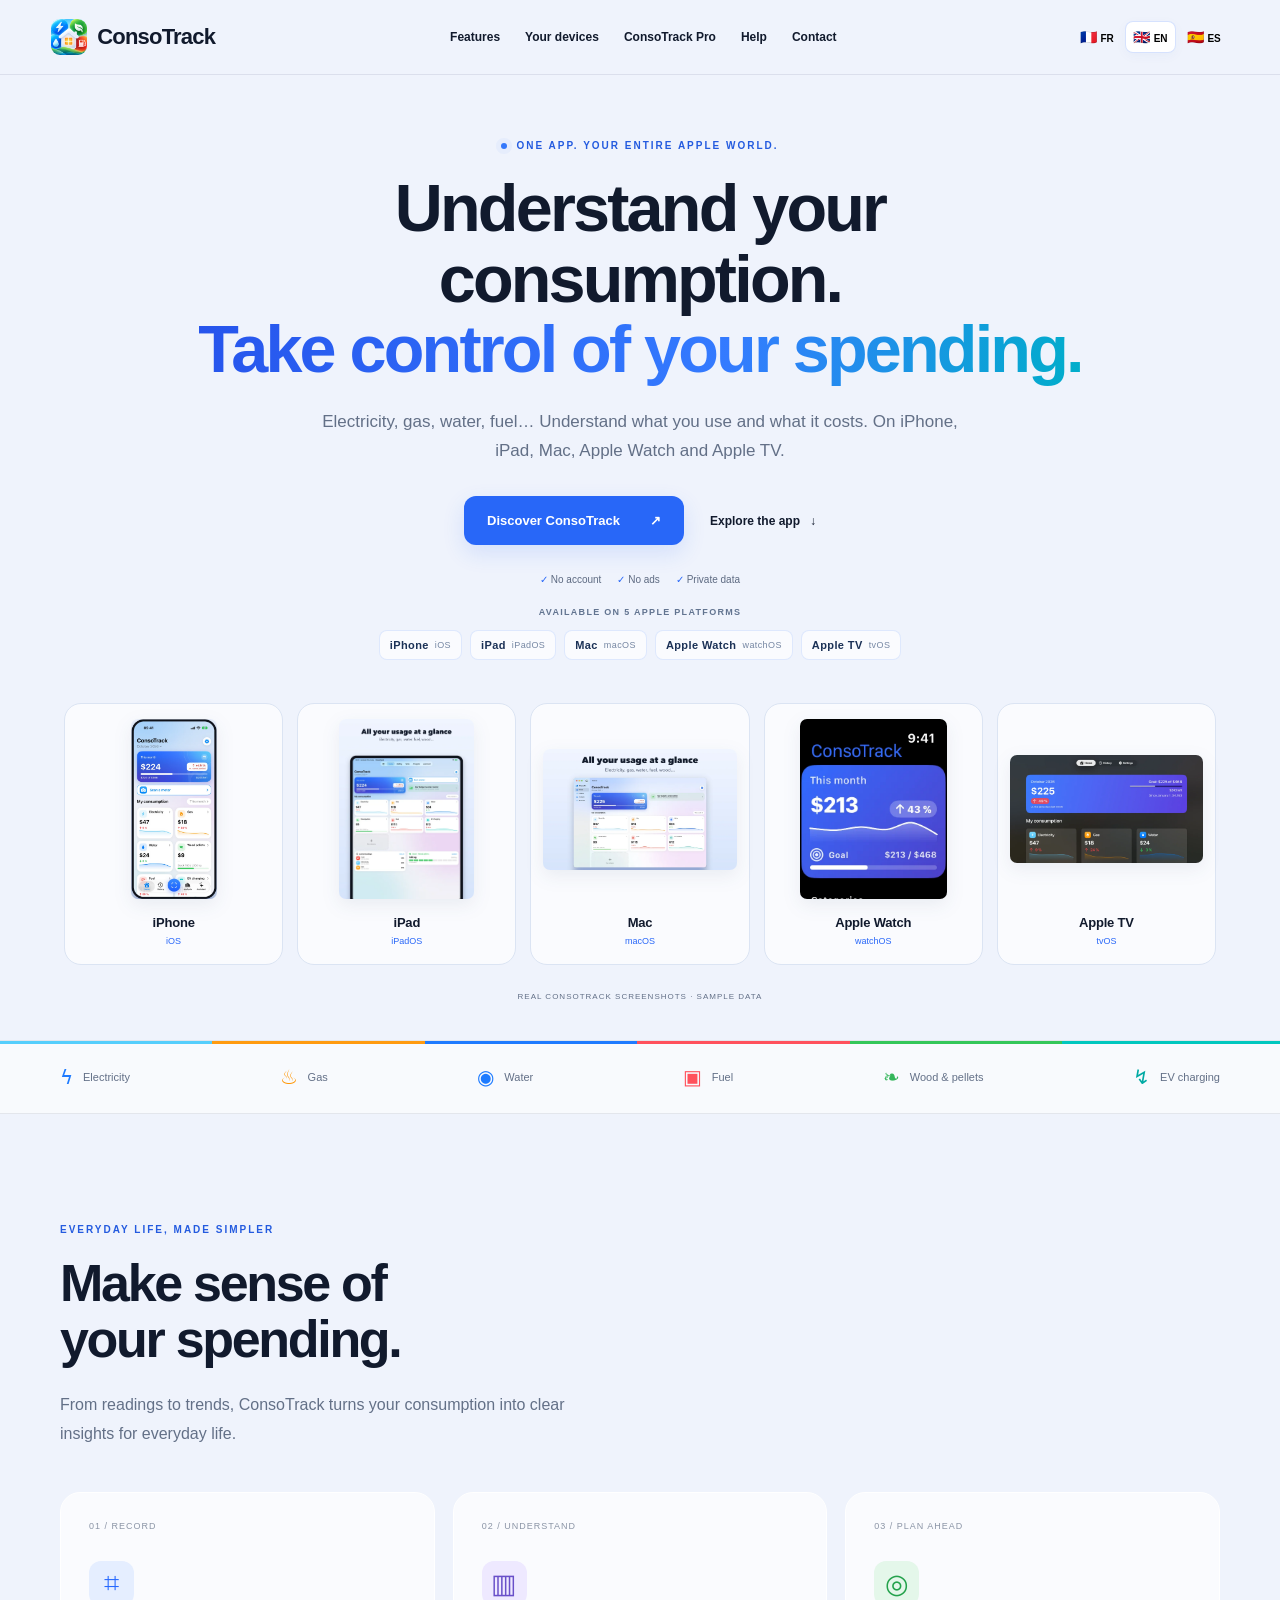
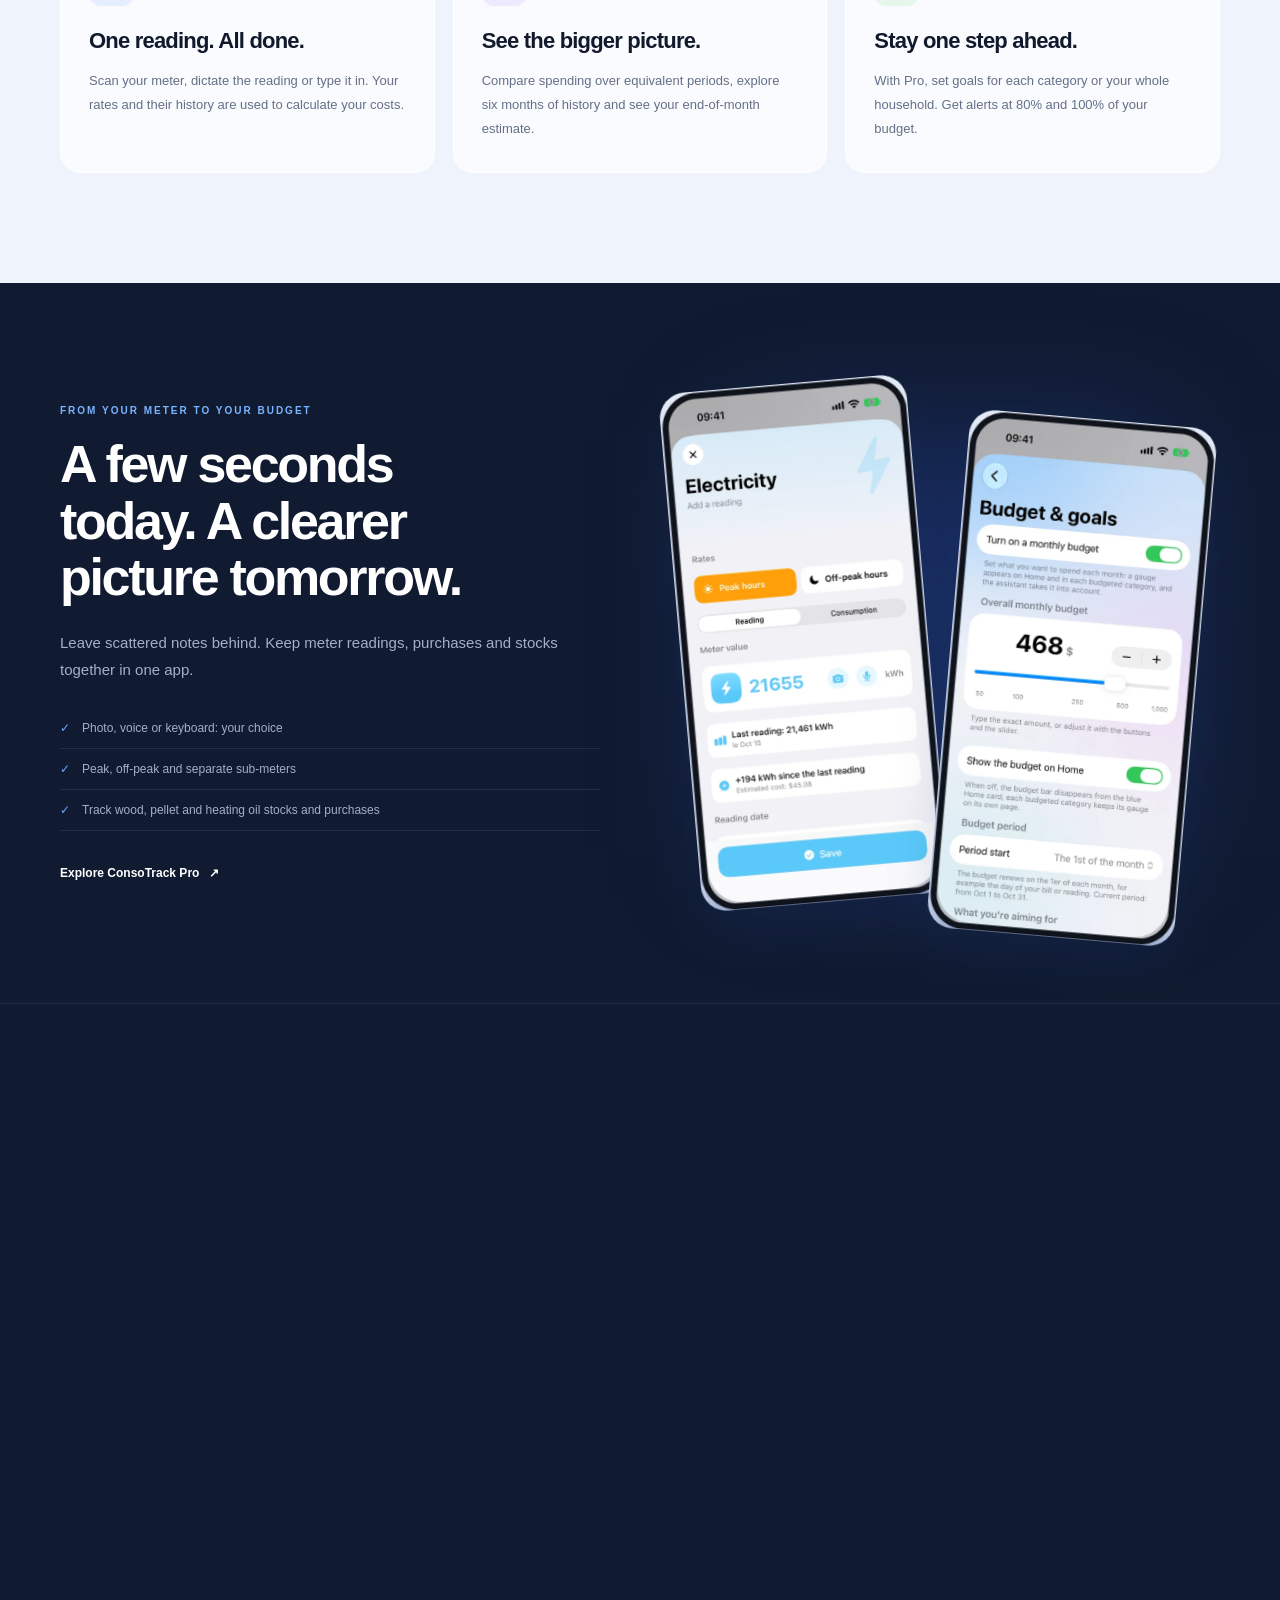
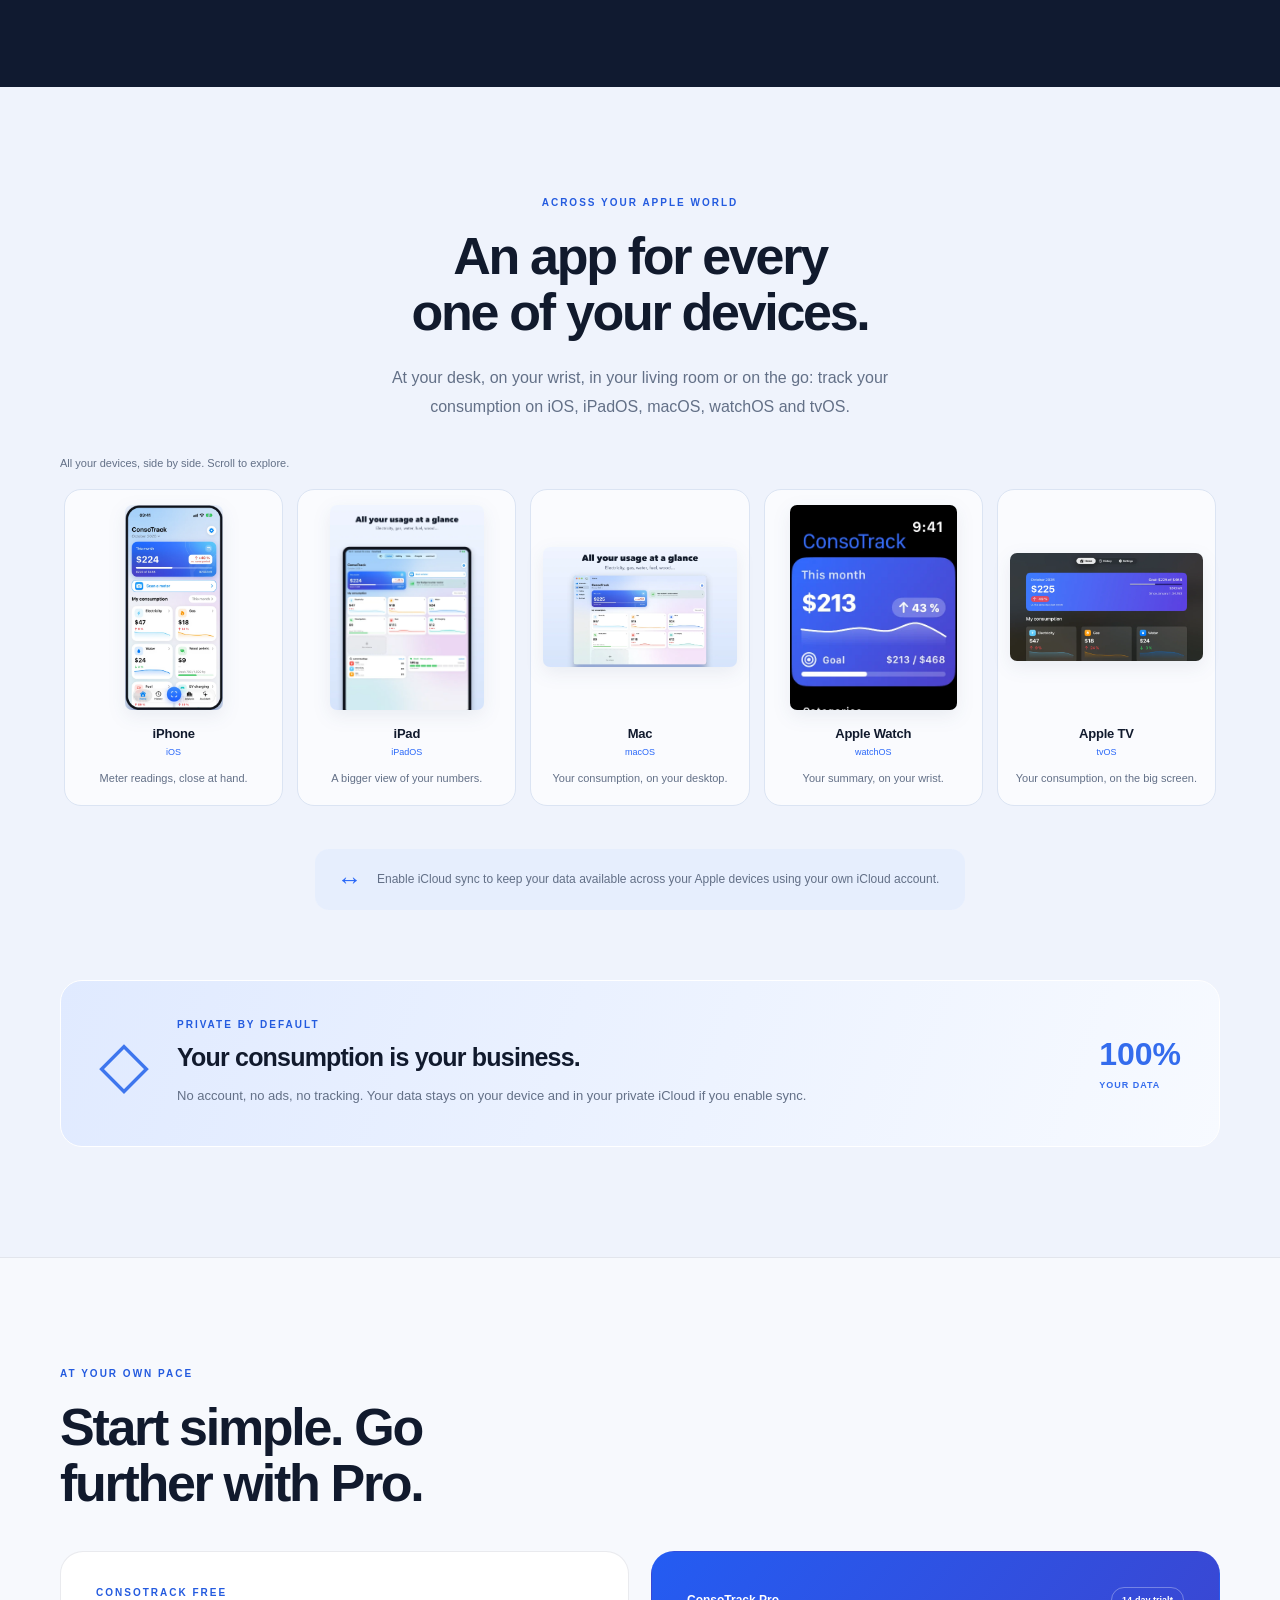
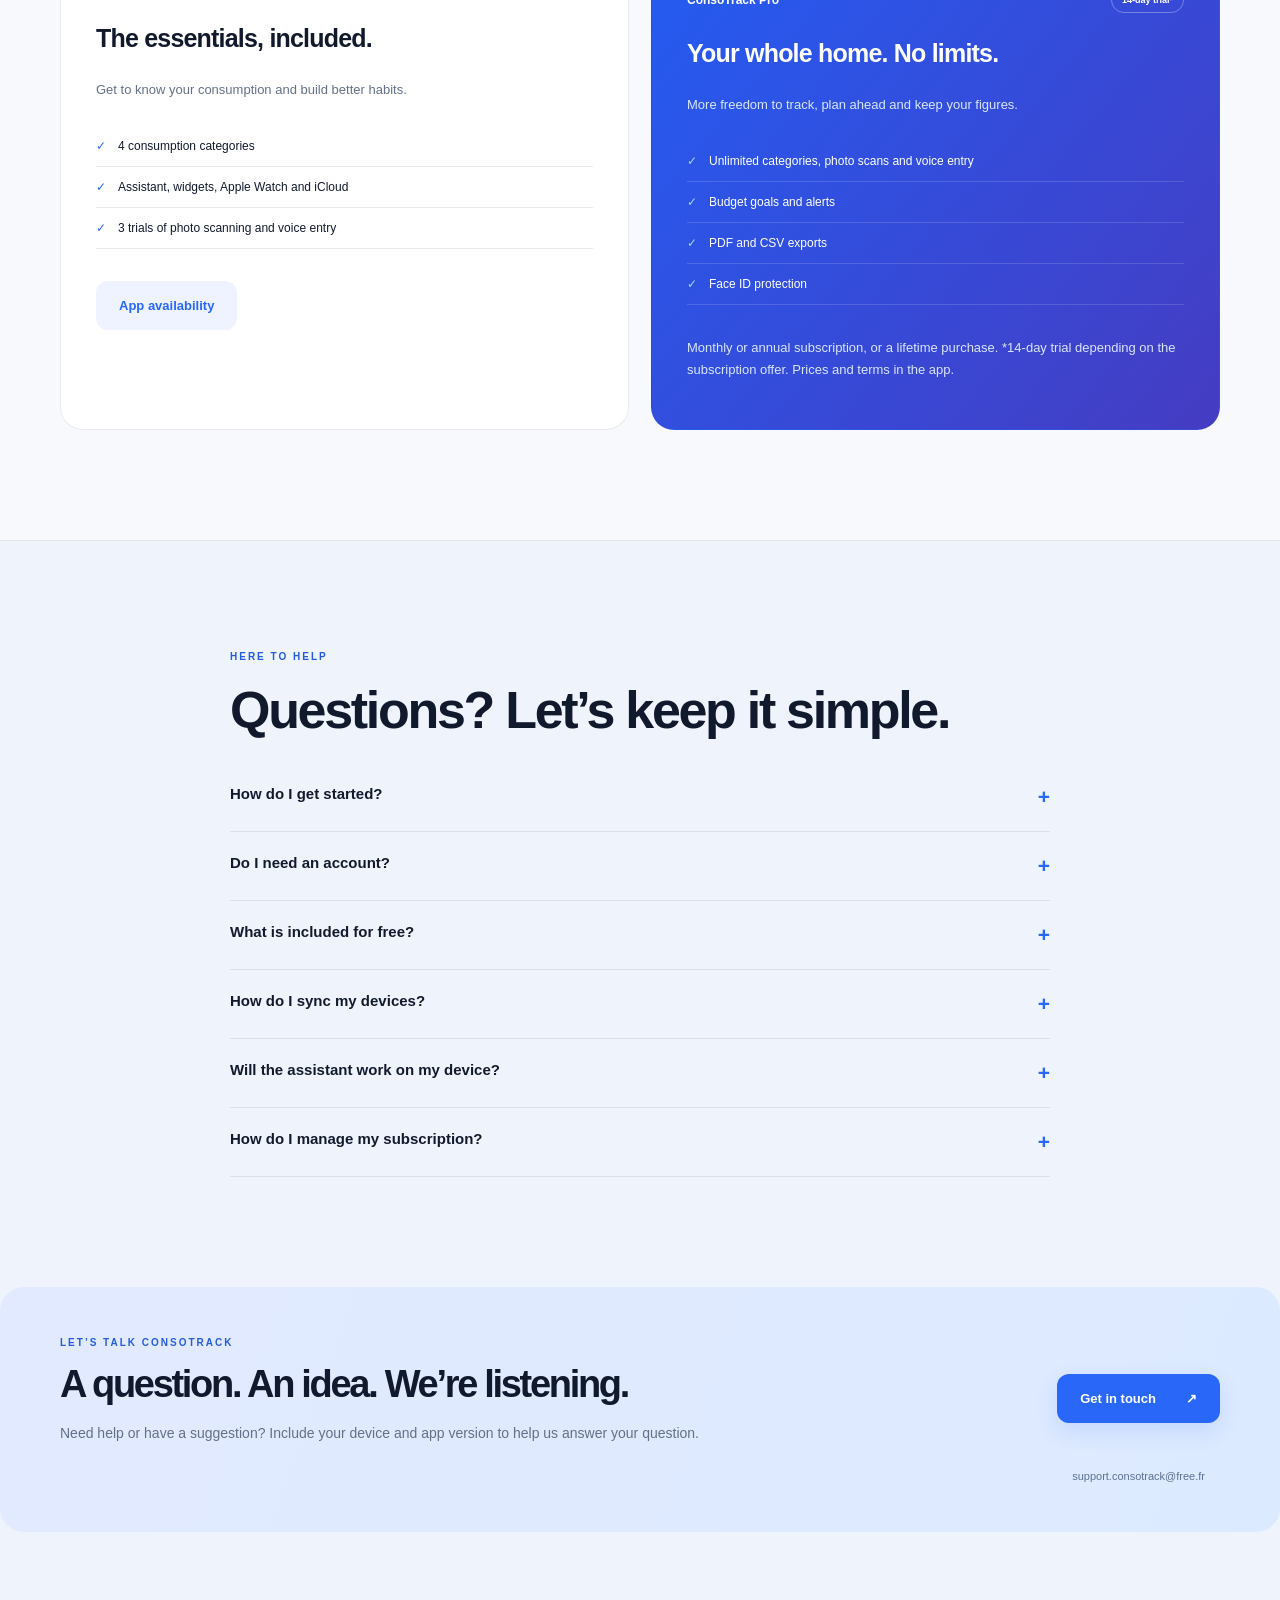
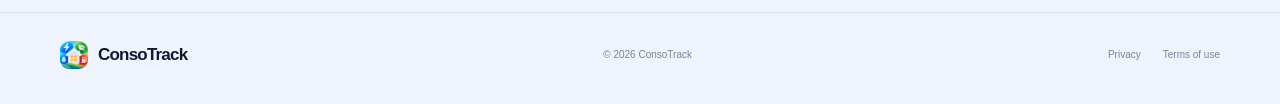
==== index.html @ 5ac899f0 "Aligner les cinq captures Apple dans un carrousel horizontal compact" ====
<!doctype html><html lang="fr"><head><meta charset="utf-8"><meta name="viewport" content="width=device-width,initial-scale=1"><title>ConsoTrack — Comprenez votre consommation. Maîtrisez vos dépenses.</title><meta name="description" content="Suivez votre énergie, votre eau et vos dépenses avec ConsoTrack. Sans compte, sans publicité. Sur iPhone, iPad, Mac, Apple Watch et Apple TV."><meta name="theme-color" content="#eff3fc"><link rel="icon" href="assets/icon.png"><link rel="stylesheet" href="landing.css?v=carousel-20261017"><script src="app.js?v=carousel-20261017" defer></script></head><body>
<header><a class="brand" href="#home"><img src="assets/icon.png" alt="" width="36" height="36">ConsoTrack</a><button class="menu" aria-expanded="false" aria-controls="nav">☰</button><nav id="nav"><a href="#features" data-t="nav1"></a><a href="#devices" data-t="nav2"></a><a href="#pro">ConsoTrack Pro</a><a href="#help" data-t="nav3"></a><a href="#contact" data-t="nav4"></a></nav><div class="languages" aria-label="Language"><button data-lang="fr" aria-label="Français">🇫🇷 <span>FR</span></button><button data-lang="en" aria-label="English">🇬🇧 <span>EN</span></button><button data-lang="es" aria-label="Español">🇪🇸 <span>ES</span></button></div></header>
<main><section id="home" class="hero wrap"><div class="hero-copy"><div class="eyebrow"><i></i><span data-t="eyebrow"></span></div><h1><span data-t="title1"></span><br><em data-t="title2"></em></h1><p class="lead" data-t="intro"></p><div class="actions"><a class="button" href="#features"><span data-t="discover"></span> <span>↗</span></a><a class="text-link" href="#screens"><span data-t="see"></span> ↓</a></div><div class="promise"><span>✓ <b data-t="noaccount"></b></span><span>✓ <b data-t="noads"></b></span><span>✓ <b data-t="private"></b></span></div><div class="platforms"><span class="platforms-label" data-t="availableOn"></span><div class="platform-chips"><a href="#devices">iPhone <small>iOS</small></a><a href="#devices">iPad <small>iPadOS</small></a><a href="#devices">Mac <small>macOS</small></a><a href="#devices">Apple Watch <small>watchOS</small></a><a href="#devices">Apple TV <small>tvOS</small></a></div></div></div><div class="hero-captures"><div class="capture-rail compact-rail" tabindex="0" role="region" aria-label="ConsoTrack — iPhone, iPad, Mac, Apple Watch, Apple TV"><figure class="capture-card"><div class="capture-image"><img data-shot="01-accueil" data-alt="screenHome" width="600" height="1257"></div><figcaption><strong>iPhone</strong><small>iOS</small></figcaption></figure><figure class="capture-card"><div class="capture-image"><img data-platform="ipad" data-alt="screenIpad"></div><figcaption><strong>iPad</strong><small>iPadOS</small></figcaption></figure><figure class="capture-card"><div class="capture-image"><img data-platform="mac" data-alt="screenMac"></div><figcaption><strong>Mac</strong><small>macOS</small></figcaption></figure><figure class="capture-card"><div class="capture-image"><img data-platform="watch" data-alt="screenWatch"></div><figcaption><strong>Apple Watch</strong><small>watchOS</small></figcaption></figure><figure class="capture-card"><div class="capture-image"><img data-platform="appletv" data-alt="screenAppletv"></div><figcaption><strong>Apple TV</strong><small>tvOS</small></figcaption></figure></div><p class="capture-caption" data-t="realScreens"></p></div></section>
<div class="spectrum"><div class="wrap energy"><span>ϟ <b data-t="electricity"></b></span><span>♨ <b data-t="gas"></b></span><span>◉ <b data-t="water"></b></span><span>▣ <b data-t="fuel"></b></span><span>❧ <b data-t="wood"></b></span><span>↯ <b data-t="charge"></b></span></div></div>
<section class="wrap section" id="features"><div class="section-head reveal"><span class="eyebrow" data-t="featuresLabel"></span><h2 data-t="featuresTitle"></h2><p data-t="featuresIntro"></p></div><div class="feature-grid"><article class="feature reveal"><div class="number">01 / <span data-t="record"></span></div><div class="feature-icon blue">⌗</div><h3 data-t="f1"></h3><p data-t="f1p"></p></article><article class="feature reveal"><div class="number">02 / <span data-t="understand"></span></div><div class="feature-icon purple">▥</div><h3 data-t="f2"></h3><p data-t="f2p"></p></article><article class="feature reveal"><div class="number">03 / <span data-t="anticipate"></span></div><div class="feature-icon green">◎</div><h3 data-t="f3"></h3><p data-t="f3p"></p></article></div></section>
<section class="night" id="screens"><div class="wrap story"><div class="story-copy reveal"><span class="eyebrow" data-t="storyLabel"></span><h2 data-t="storyTitle"></h2><p data-t="storyText"></p><ul><li data-t="story1"></li><li data-t="story2"></li><li data-t="story3"></li></ul><a class="text-link" href="#pro"><span data-t="proSee"></span> ↗</a></div><div class="screen-pair reveal"><img class="phone" data-shot="03-releve" data-alt="screenReading" loading="lazy" width="600" height="1257"><img class="phone" data-shot="09-objectifs" data-alt="screenGoals" loading="lazy" width="600" height="1257"></div></div><div class="wrap assistant"><div class="assistant-copy reveal"><span class="eyebrow">Apple Intelligence</span><h2 data-t="aiTitle"></h2><p data-t="aiText"></p><div class="question" data-t="aiQuestion"></div><span class="small" data-t="aiNote"></span></div><img class="phone reveal" data-shot="05-assistant" data-alt="screenAI" loading="lazy" width="600" height="1257"></div></section>
<section class="wrap section" id="devices"><div class="section-head center reveal"><span class="eyebrow" data-t="devicesLabel"></span><h2 data-t="devicesTitle"></h2><p data-t="devicesText"></p></div><div class="carousel-controls"><span data-t="carouselHint"></span><div><button type="button" data-scroll="-1" data-t="previous"></button><button type="button" data-scroll="1" data-t="next"></button></div></div><div class="device-tabs capture-rail detail-rail" id="platform-carousel" tabindex="0" role="region" aria-label="Appareils"><figure class="capture-card"><div class="capture-image"><img data-shot="01-accueil" data-alt="screenHome" width="600" height="1257"></div><figcaption><strong>iPhone</strong><small>iOS</small><span class="platform-description" data-t="iphoneShort"></span></figcaption></figure><figure class="capture-card"><div class="capture-image"><img data-platform="ipad" data-alt="screenIpad"></div><figcaption><strong>iPad</strong><small>iPadOS</small><span class="platform-description" data-t="ipadShort"></span></figcaption></figure><figure class="capture-card"><div class="capture-image"><img data-platform="mac" data-alt="screenMac"></div><figcaption><strong>Mac</strong><small>macOS</small><span class="platform-description" data-t="macShort"></span></figcaption></figure><figure class="capture-card"><div class="capture-image"><img data-platform="watch" data-alt="screenWatch"></div><figcaption><strong>Apple Watch</strong><small>watchOS</small><span class="platform-description" data-t="watchShort"></span></figcaption></figure><figure class="capture-card"><div class="capture-image"><img data-platform="appletv" data-alt="screenAppletv"></div><figcaption><strong>Apple TV</strong><small>tvOS</small><span class="platform-description" data-t="appletvShort"></span></figcaption></figure></div><div class="sync-note"><span aria-hidden="true">↔</span><p data-t="syncText"></p></div><div class="privacy reveal"><div class="shield">◇</div><div><span class="eyebrow" data-t="privacyLabel"></span><h3 data-t="privacyTitle"></h3><p data-t="privacyText"></p></div><span class="privacy-mark">100%<small data-t="yourData"></small></span></div></section>
<section class="section pro-section" id="pro"><div class="wrap"><div class="section-head reveal"><span class="eyebrow" data-t="proLabel"></span><h2 data-t="proTitle"></h2></div><div class="plans"><article class="plan"><span class="eyebrow" data-t="free"></span><h3 data-t="freeTitle"></h3><p data-t="freeText"></p><ul><li data-t="free1"></li><li data-t="free2"></li><li data-t="free3"></li></ul><a class="button secondary" href="#contact" data-t="availability"></a></article><article class="plan premium"><div class="plan-top"><span>ConsoTrack Pro</span><span class="trial" data-t="trial"></span></div><h3 data-t="proCardTitle"></h3><p data-t="proCardText"></p><ul><li data-t="pro1"></li><li data-t="pro2"></li><li data-t="pro3"></li><li data-t="pro4"></li></ul><p class="small" data-t="proPrice"></p></article></div></div></section>
<section class="wrap section faq" id="help"><span class="eyebrow" data-t="helpLabel"></span><h2 data-t="helpTitle"></h2><div id="questions"></div></section>
<section class="wrap contact" id="contact"><div><span class="eyebrow" data-t="contactLabel"></span><h2 data-t="contactTitle"></h2><p data-t="contactText"></p></div><a class="button" href="mailto:support.consotrack@free.fr"><span data-t="contactButton"></span> ↗</a><a class="mail" href="mailto:support.consotrack@free.fr">support.consotrack@free.fr</a></section></main>
<footer class="wrap"><a class="brand" href="#home"><img src="assets/icon.png" alt="" width="28" height="28">ConsoTrack</a><span>© 2026 ConsoTrack</span><div><a href="confidentialite.html" data-t="privacyLink"></a><a href="conditions.html" data-t="termsLink"></a></div></footer></body></html>
---- landing.css ----
:root{--bg:#eff3fc;--ink:#111a2d;--muted:#637087;--blue:#2867f8;--line:#16274918;--accent:#245bdf}*{box-sizing:border-box}html{scroll-behavior:smooth;scroll-padding-top:100px}body{margin:0;font-family:-apple-system,BlinkMacSystemFont,'Segoe UI',sans-serif;color:var(--ink);background:var(--bg);-webkit-font-smoothing:antialiased}a{color:inherit;text-decoration:none}button{font:inherit;cursor:pointer}button,a{-webkit-tap-highlight-color:transparent}:focus-visible{outline:3px solid #359bff;outline-offset:5px}header{position:sticky;top:0;z-index:20;background:#eff3fce8;backdrop-filter:blur(20px);border-bottom:1px solid var(--line);display:flex;align-items:center;justify-content:space-between;gap:25px;padding:19px max(4vw,calc((100vw - 1320px)/2))}.brand{display:flex;align-items:center;gap:10px;letter-spacing:-.8px;font-size:22px;font-weight:750;white-space:nowrap}.brand img{border-radius:9px}.brand span{font-size:10px;align-self:flex-start;margin-top:5px}nav{display:flex;gap:25px;font-size:12px;font-weight:550}nav a:hover,.text-link:hover{color:var(--blue)}.languages{display:flex;gap:3px}.languages button{border:1px solid transparent;background:transparent;border-radius:8px;padding:7px;font-size:14px}.languages button span{font-size:10px;font-weight:650}.languages button[aria-pressed=true]{background:#fff;border-color:#2867f830;box-shadow:0 3px 12px #1a43900a}.menu{display:none}.wrap{max-width:1280px;margin:auto;padding-left:60px;padding-right:60px}.hero{display:grid;grid-template-columns:1.05fr 1fr;gap:20px;min-height:760px;align-items:center;padding-top:60px;padding-bottom:80px;overflow:hidden}.eyebrow{text-transform:uppercase;font-size:10px;font-weight:700;letter-spacing:2px;color:var(--accent);display:flex;align-items:center;gap:9px}.eyebrow i{width:6px;height:6px;border-radius:50%;background:#3478fb;box-shadow:0 0 0 5px #2d68ff0c}h1{font-size:clamp(50px,5.9vw,78px);line-height:1.02;letter-spacing:-4px;margin:25px 0 26px;font-weight:800}h1 em{font-style:normal;background:linear-gradient(100deg,#2654ec,#347bff 60%,#00aeca);color:transparent;background-clip:text}p{font-size:16px;line-height:1.8;color:var(--muted)}.lead{max-width:425px;font-size:17px;line-height:1.75}.actions{display:flex;gap:26px;align-items:center;margin-top:30px}.button{display:inline-flex;align-items:center;justify-content:center;gap:30px;border-radius:12px;background:var(--blue);color:#fff;padding:17px 23px;font-size:13px;font-weight:650;box-shadow:0 8px 22px #2867f823;transition:transform .2s,box-shadow .2s}.button:hover{transform:translateY(-3px);box-shadow:0 12px 30px #2867f83c}.text-link{font-size:12px;font-weight:650;display:inline-flex;gap:10px}.promise{display:flex;gap:16px;margin-top:29px;color:#5d6a81;font-size:10px}.promise span{white-space:nowrap}.promise b{font-weight:400}.promise span::first-letter{color:var(--blue)}.platforms{margin-top:42px;padding-top:20px;border-top:1px solid var(--line);font-size:10px;color:#778196;letter-spacing:.4px;max-width:400px}.hero-art{position:relative;height:600px;display:flex;align-items:center;justify-content:center}.orb{position:absolute;width:500px;height:500px;background:radial-gradient(circle,#adcdffb0,#d5defe70 48%,transparent 70%);border-radius:50%}.phone{height:auto;display:block;border-radius:38px;filter:drop-shadow(0 25px 22px #1b397225)}.hero-art .phone{position:absolute;width:252px;transition:transform .5s}.hero-art .front{transform:rotate(-7deg);left:40px;top:27px}.hero-art .back{width:220px;transform:rotate(9deg);right:0;top:70px;filter:drop-shadow(0 25px 20px #1b397220) brightness(.98)}.floating{position:absolute;z-index:3;bottom:45px;right:15px;display:flex;gap:12px;align-items:center;padding:16px 20px;border:1px solid #ffffffc9;background:#fffffff0;border-radius:17px;box-shadow:0 15px 45px #34578c19;transform:rotate(-2deg)}.float-icon{width:35px;height:35px;border-radius:10px;background:#e7efff;color:#2867f8;display:grid;place-items:center;font-size:20px}.floating strong{font-size:11px;display:block}.floating small{font-size:10px;color:var(--muted);display:block;margin-top:4px}.art-caption{position:absolute;bottom:0;font-size:9px;color:#8290a7;letter-spacing:1px}.spectrum{background:#fff9;border-block:1px solid var(--line);position:relative}.spectrum::before{content:'';position:absolute;height:3px;inset:0 0 auto;background:linear-gradient(90deg,#55cefc 0 16.6%,#ff9b10 16.6% 33.2%,#1e7bff 33.2% 49.8%,#ff515c 49.8% 66.4%,#34c759 66.4% 83%,#00c7be 83%)}.energy{display:flex;justify-content:space-between;padding-top:24px;padding-bottom:24px;gap:15px}.energy span{font-size:20px;display:flex;align-items:center;gap:10px;color:#1e7bff}.energy span:nth-child(2){color:#ff9500}.energy span:nth-child(4){color:#ff515c}.energy span:nth-child(5){color:#34b65a}.energy span:nth-child(6){color:#00aaa4}.energy b{font-size:11px;font-weight:500;color:#637087}.section{padding-top:110px;padding-bottom:110px}.section-head{max-width:650px}.section-head p{max-width:560px}h2{font-size:clamp(32px,4.4vw,52px);line-height:1.08;letter-spacing:-2.3px;margin:20px 0 24px;font-weight:760;text-wrap:balance}h3{font-size:25px;letter-spacing:-.8px;line-height:1.2}.feature-grid{display:grid;grid-template-columns:repeat(3,1fr);gap:18px;margin-top:44px}.feature{border:1px solid #fff;background:#ffffffb0;border-radius:20px;padding:28px}.number{font-size:9px;letter-spacing:1px;color:#8b95a6;text-transform:uppercase}.feature-icon{width:45px;height:45px;display:grid;place-items:center;font-size:27px;border-radius:12px;margin-top:30px}.blue{background:#e5eeff;color:#2769ff}.purple{background:#eee9ff;color:#6950c9}.green{background:#e4f7ea;color:#24a24c}.feature h3{margin-bottom:14px;font-size:22px}.feature p{font-size:13px;line-height:1.85;margin-bottom:3px}.night{background:#101a30;color:#fff;overflow:hidden}.night .eyebrow{color:#79b4ff}.night p,.night ul{color:#a4b0c8}.story{display:grid;grid-template-columns:1fr 1fr;align-items:center;gap:80px;padding-top:100px;padding-bottom:100px}.story-copy h2{max-width:450px}.story-copy p{font-size:15px}.story ul,.plan ul{list-style:none;padding:0;margin:25px 0 32px}.story li,.plan li{font-size:12px;padding:13px 0;border-bottom:1px solid #ffffff15}.story li::before,.plan li::before{content:'✓';color:#71a7ff;margin-right:12px}.screen-pair{display:flex;align-items:center;gap:20px;position:relative}.screen-pair::before{content:'';position:absolute;inset:10%;background:#326aff38;filter:blur(70px)}.screen-pair .phone{width:46%;border-radius:26px;transform:rotate(-5deg)}.screen-pair .phone:nth-child(2){transform:translateY(35px) rotate(5deg)}.assistant{border-top:1px solid #ffffff14;padding-top:90px;padding-bottom:100px;display:flex;gap:120px;align-items:center;justify-content:center}.assistant-copy{max-width:500px}.assistant>.phone{width:235px;border-radius:28px}.question{border:1px solid #6684b54d;background:#ffffff08;border-radius:16px;padding:20px;font-size:16px;margin:25px 0}.small{font-size:11px;line-height:1.7;color:#8998b1}.center{text-align:center;margin:auto}.center .eyebrow{justify-content:center}.center p{margin:auto}.device-tabs{display:flex;justify-content:center;gap:8px;margin:35px 0}.device-tabs button{border:1px solid var(--line);background:#ffffff80;color:#66758b;padding:10px 24px;border-radius:30px;font-size:12px}.device-tabs .active{background:var(--ink);color:#fff}.device-display{display:flex;justify-content:center;align-items:center;height:480px;background:radial-gradient(ellipse,#cddfff60,transparent 70%);overflow:hidden}.device-display img{max-width:95%;max-height:100%;object-fit:contain;border-radius:15px;box-shadow:0 20px 50px #102b5310}.privacy{display:flex;align-items:center;gap:28px;margin-top:70px;border:1px solid #fff;background:linear-gradient(110deg,#e0eaff,#f7faff);padding:38px;border-radius:22px}.shield{font-size:65px;color:#3e76ee}.privacy h3{margin:12px 0}.privacy p{font-size:13px;max-width:650px;margin:0}.privacy-mark{margin-left:auto;font-size:32px;font-weight:750;white-space:nowrap;color:#346ced}.privacy-mark small{font-size:9px;display:block;text-transform:uppercase;letter-spacing:1px;margin-top:7px}.pro-section{background:#fff8;border-block:1px solid var(--line)}.plans{display:grid;grid-template-columns:1fr 1fr;gap:22px;margin-top:40px}.plan{border:1px solid var(--line);border-radius:23px;padding:35px;background:#fff}.plan p{font-size:13px}.plan li{border-color:var(--line);font-size:12px}.plan li::before{color:#2867f8}.premium{background:linear-gradient(130deg,#245cf2,#453cc2);color:#fff;border-color:transparent}.premium p{color:#d9e5ff}.premium li{border-color:#ffffff25}.premium li::before{color:#a7d4ff}.plan-top{display:flex;justify-content:space-between;align-items:center;font-size:12px;font-weight:650}.trial{border:1px solid #ffffff50;border-radius:20px;padding:7px 10px;font-size:9px}.secondary{background:#eef3ff;color:#2867f8;box-shadow:none}.faq{max-width:940px}.faq details{border-bottom:1px solid var(--line);padding:22px 0}.faq summary{cursor:pointer;list-style:none;display:flex;justify-content:space-between;gap:20px;font-size:15px;font-weight:600}.faq summary::after{content:'+';font-size:21px;color:#2867f8}.faq details[open] summary::after{content:'−'}.faq details p{font-size:13px;max-width:700px}.contact{background:linear-gradient(110deg,#e2eaff,#dceaff);border-radius:24px;padding-top:50px;padding-bottom:50px;display:grid;grid-template-columns:1fr auto;align-items:center;gap:10px 40px;margin-bottom:80px}.contact h2{font-size:38px;margin:16px 0}.contact p{font-size:14px;max-width:650px}.mail{grid-column:2;font-size:11px;color:#5c7095;text-align:center}footer{padding-top:28px;padding-bottom:35px;display:flex;justify-content:space-between;gap:25px;align-items:center;border-top:1px solid var(--line);font-size:10px;color:#78849a}footer .brand{font-size:17px;color:var(--ink)}footer>div{display:flex;gap:22px}.reveal{transition:opacity .7s,transform .7s}.js-motion .reveal:not(.visible){opacity:0;transform:translateY(25px)}@media(min-width:1000px){.hero-art .front{animation:entrance 1.1s ease both}@keyframes entrance{from{opacity:0;translate:0 40px}to{opacity:1;translate:0 0}}}@media(max-width:1100px){header{gap:15px}nav{gap:15px}.wrap{padding-left:35px;padding-right:35px}.hero-art .front{left:10px}.hero-art .back{right:-15px}.hero-art .phone{width:230px}.hero-art .back{width:205px}.hero h1{font-size:60px}.story{gap:40px}.promise{gap:10px}}@media(max-width:800px){header{padding:14px 20px;flex-wrap:wrap;gap:12px}.brand{font-size:20px}.brand img{width:30px;height:30px}.languages{margin-left:auto}.languages button{padding:6px}.languages span{display:none}.menu{display:block;order:3;border:0;background:transparent;font-size:22px;padding:4px}nav{display:none;order:4;width:100%;padding:15px 0;flex-wrap:wrap}nav.open{display:flex}.wrap{padding-left:25px;padding-right:25px}.hero{grid-template-columns:1fr;padding-top:55px;padding-bottom:35px;gap:15px}.hero-copy{max-width:560px}.hero h1{font-size:clamp(47px,10vw,70px);letter-spacing:-2.7px}.lead{font-size:15px}.platforms{margin-top:25px}.hero-art{height:580px;max-width:450px;width:100%;margin:auto}.hero-art .front{width:240px;left:25px;top:25px}.hero-art .back{width:210px;right:10px;top:60px}.floating{bottom:40px;right:5px}.orb{width:100%;height:100%}.energy{overflow:auto;justify-content:flex-start;gap:30px}.energy span{white-space:nowrap}.section{padding-top:70px;padding-bottom:70px}.feature-grid{grid-template-columns:1fr}.feature{padding:25px;display:grid;grid-template-columns:50px 1fr;gap:0 20px}.feature .number{grid-column:1/-1;margin-bottom:20px}.feature-icon{grid-row:2/4;margin:0}.feature h3{margin:0 0 10px}.feature p{margin:0}.story{grid-template-columns:1fr;padding-block:70px;gap:35px}.screen-pair{max-width:440px;margin:0 auto;padding-bottom:20px}.assistant{gap:40px;padding-block:60px;flex-direction:column}.assistant>.phone{width:240px}.device-tabs{gap:5px;flex-wrap:wrap}.device-tabs button{padding:9px 16px}.device-display{height:330px}.privacy{padding:25px;gap:20px;align-items:flex-start}.shield{font-size:40px}.privacy-mark{display:none}.privacy h3{font-size:22px}.privacy .eyebrow{font-size:8px}.plans{grid-template-columns:1fr}.contact{margin:0 16px 50px;padding:30px;display:flex;flex-direction:column;align-items:flex-start;gap:15px}.contact h2{font-size:32px}footer{flex-wrap:wrap;gap:20px}footer>div{width:100%}.promise{flex-wrap:wrap}}@media(prefers-reduced-motion:reduce){html{scroll-behavior:auto}*,*::before,*::after{animation:none!important;transition:none!important}.js-motion .reveal:not(.visible){opacity:1;transform:none}}


/* A single horizontal row shows all Apple platforms together. */
.platforms{max-width:100%;margin-top:28px;padding-top:20px}.platforms-label{display:block;text-transform:uppercase;font-size:9px;font-weight:700;letter-spacing:1.3px;color:#627490;margin-bottom:13px}.platform-chips{display:flex;justify-content:center;flex-wrap:wrap;gap:8px}.platform-chips a{display:flex;align-items:center;gap:6px;border:1px solid #2867f822;border-radius:8px;padding:8px 10px;background:#ffffffb0;color:#1b3156;font-size:11px;font-weight:650}.platform-chips small{color:#7586a2;font-weight:400;font-size:9px}
.hero{display:block;min-height:0;padding-top:65px;padding-bottom:35px;overflow:visible}.hero-copy{max-width:900px;margin:auto;text-align:center}.hero-copy>.eyebrow{justify-content:center}.hero h1{font-size:clamp(42px,5.2vw,67px);letter-spacing:-2.8px;line-height:1.06;margin:22px 0}.hero .lead{max-width:650px;margin:0 auto}.hero .actions,.hero .promise{justify-content:center}.hero .platforms{border:0;padding:0;margin-top:22px}.hero-captures{margin:35px auto 0}.capture-rail{display:flex;gap:14px;overflow-x:auto;overflow-y:hidden;scroll-snap-type:x mandatory;scroll-padding-inline:4px;overscroll-behavior-x:contain;padding:8px 4px 18px;scrollbar-width:thin;scrollbar-color:#8caeea #e3eafb;outline-offset:3px}.capture-card{margin:0;flex:1 0 calc((100% - 56px)/5);min-width:0;padding:15px 12px 18px;background:#ffffffb5;border:1px solid #dbe4f3;border-radius:17px;scroll-snap-align:start;text-align:center}.capture-image{height:180px;display:flex;align-items:center;justify-content:center}.capture-image img{display:block;max-width:100%;max-height:100%;width:auto;height:auto;object-fit:contain;border-radius:7px;filter:drop-shadow(0 6px 9px #17305d13)}.capture-card figcaption{margin-top:16px;display:flex;align-items:center;flex-direction:column;gap:6px}.capture-card strong{font-size:13px;letter-spacing:-.2px}.capture-card small{font-size:9px;color:var(--blue)}.capture-caption{font-size:8px;letter-spacing:1px;text-align:center;margin:7px 0 0}.platform-description{font-size:11px;line-height:1.6;color:var(--muted);display:block;margin-top:7px}.carousel-controls{display:flex;align-items:center;justify-content:space-between;gap:15px;margin:35px 0 12px}.carousel-controls>span{font-size:11px;color:var(--muted)}.carousel-controls>div{display:flex;gap:8px}.carousel-controls button{white-space:nowrap;font-size:11px;border:1px solid #cbdaf3;border-radius:9px;padding:9px 12px;color:#285caf;background:#ffffffc0}.detail-rail{margin:0;justify-content:flex-start;flex-wrap:nowrap}.detail-rail .capture-image{height:205px}.sync-note{display:flex;align-items:center;gap:15px;max-width:650px;margin:25px auto 0;padding:16px 22px;background:#e0eaff88;border-radius:14px}.sync-note>span{color:var(--blue);font-size:25px}.sync-note p{font-size:12px;line-height:1.7;margin:0}
@media(min-width:1000px){.carousel-controls button{display:none}}
@media(max-width:999px){.capture-card{flex:0 0 190px}.capture-image{height:180px}.detail-rail .capture-image{height:190px}}
@media(max-width:800px){.hero{padding-top:45px}.hero h1{font-size:clamp(37px,8vw,58px);letter-spacing:-1.8px}.hero-copy{max-width:650px}.hero .lead{font-size:14px}.hero .actions{gap:18px}.hero .promise{gap:12px}.hero-copy>.eyebrow{font-size:8px;letter-spacing:1.4px}.hero .platforms{margin-top:20px}.platform-chips a{font-size:10px;padding:7px 9px}.hero-captures{margin-top:25px}.capture-rail{gap:10px}.capture-card{flex-basis:155px;padding:12px 10px 16px}.capture-image{height:145px}.capture-card strong{font-size:12px}.capture-caption{font-size:7px;letter-spacing:.5px}.carousel-controls{align-items:flex-start}.carousel-controls>span{max-width:180px;line-height:1.6}.carousel-controls>div{gap:5px}.carousel-controls button{font-size:10px;padding:8px}.detail-rail .capture-image{height:170px}}
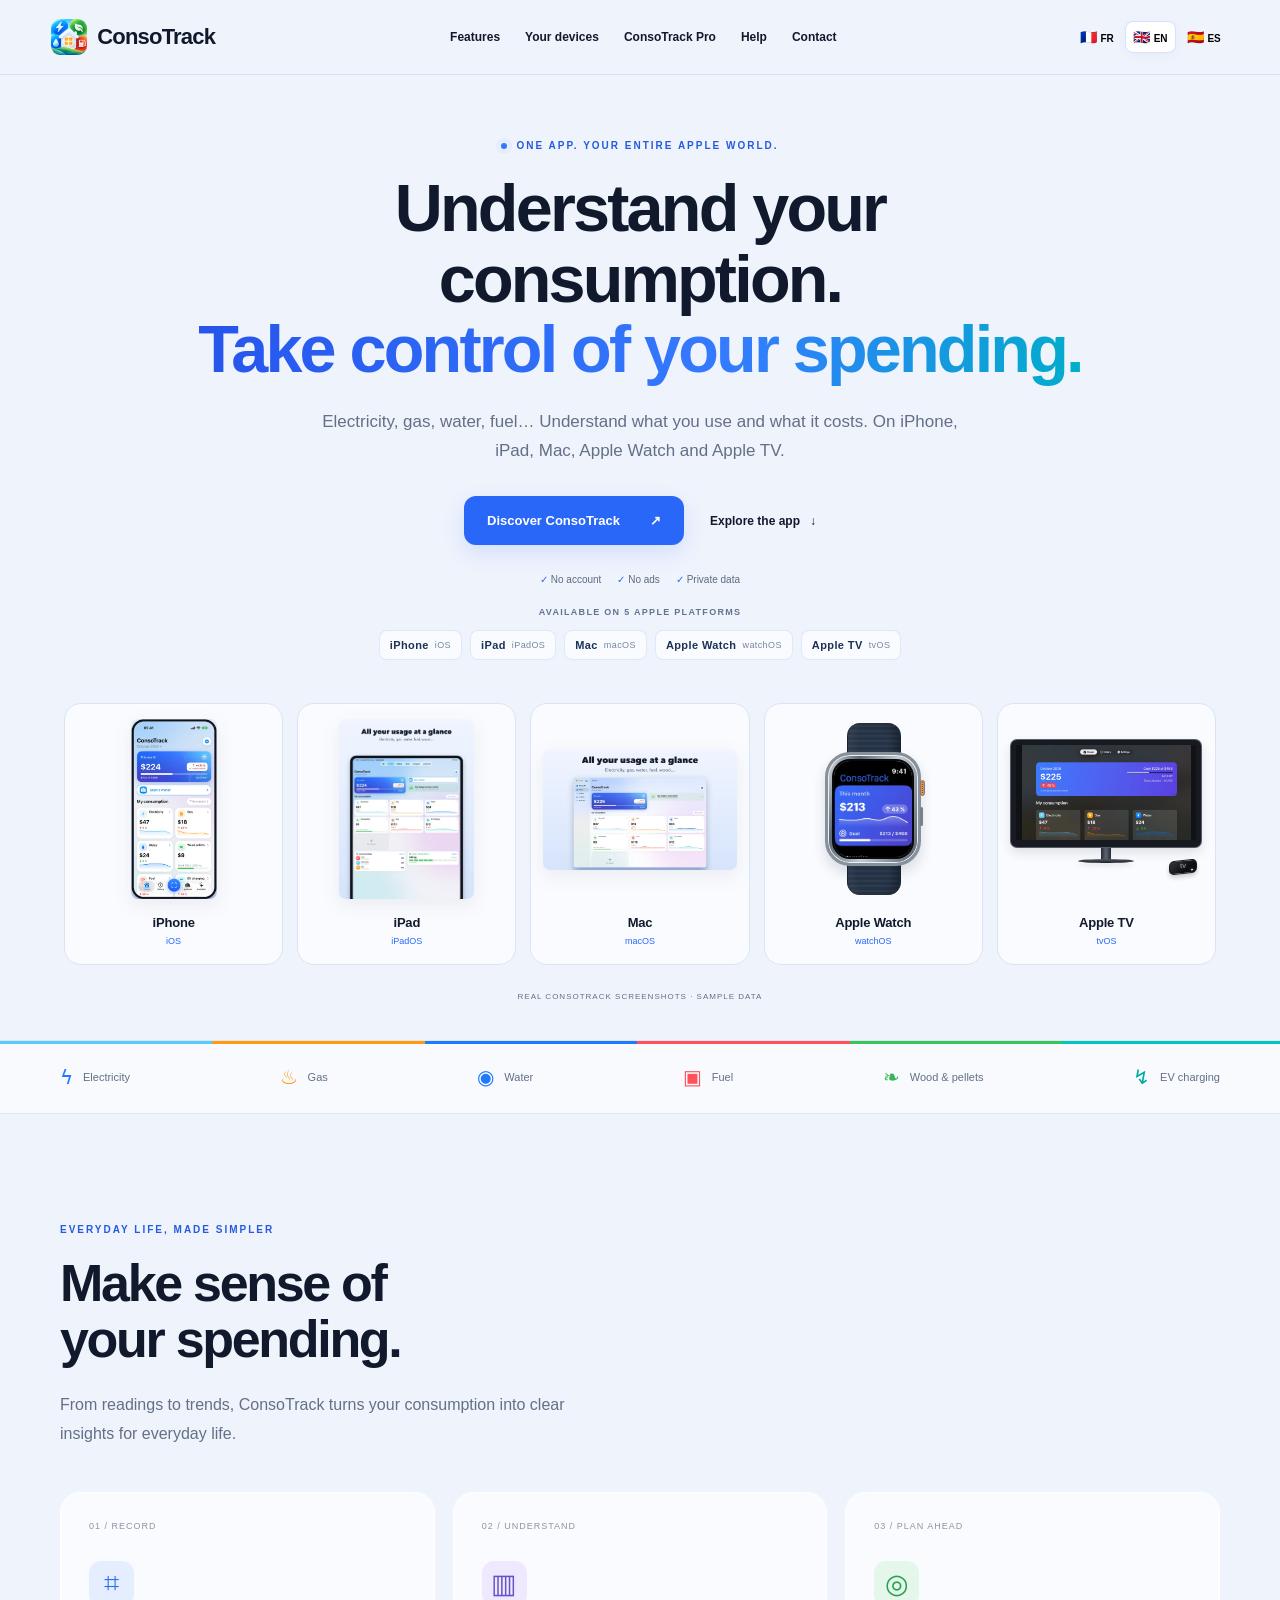
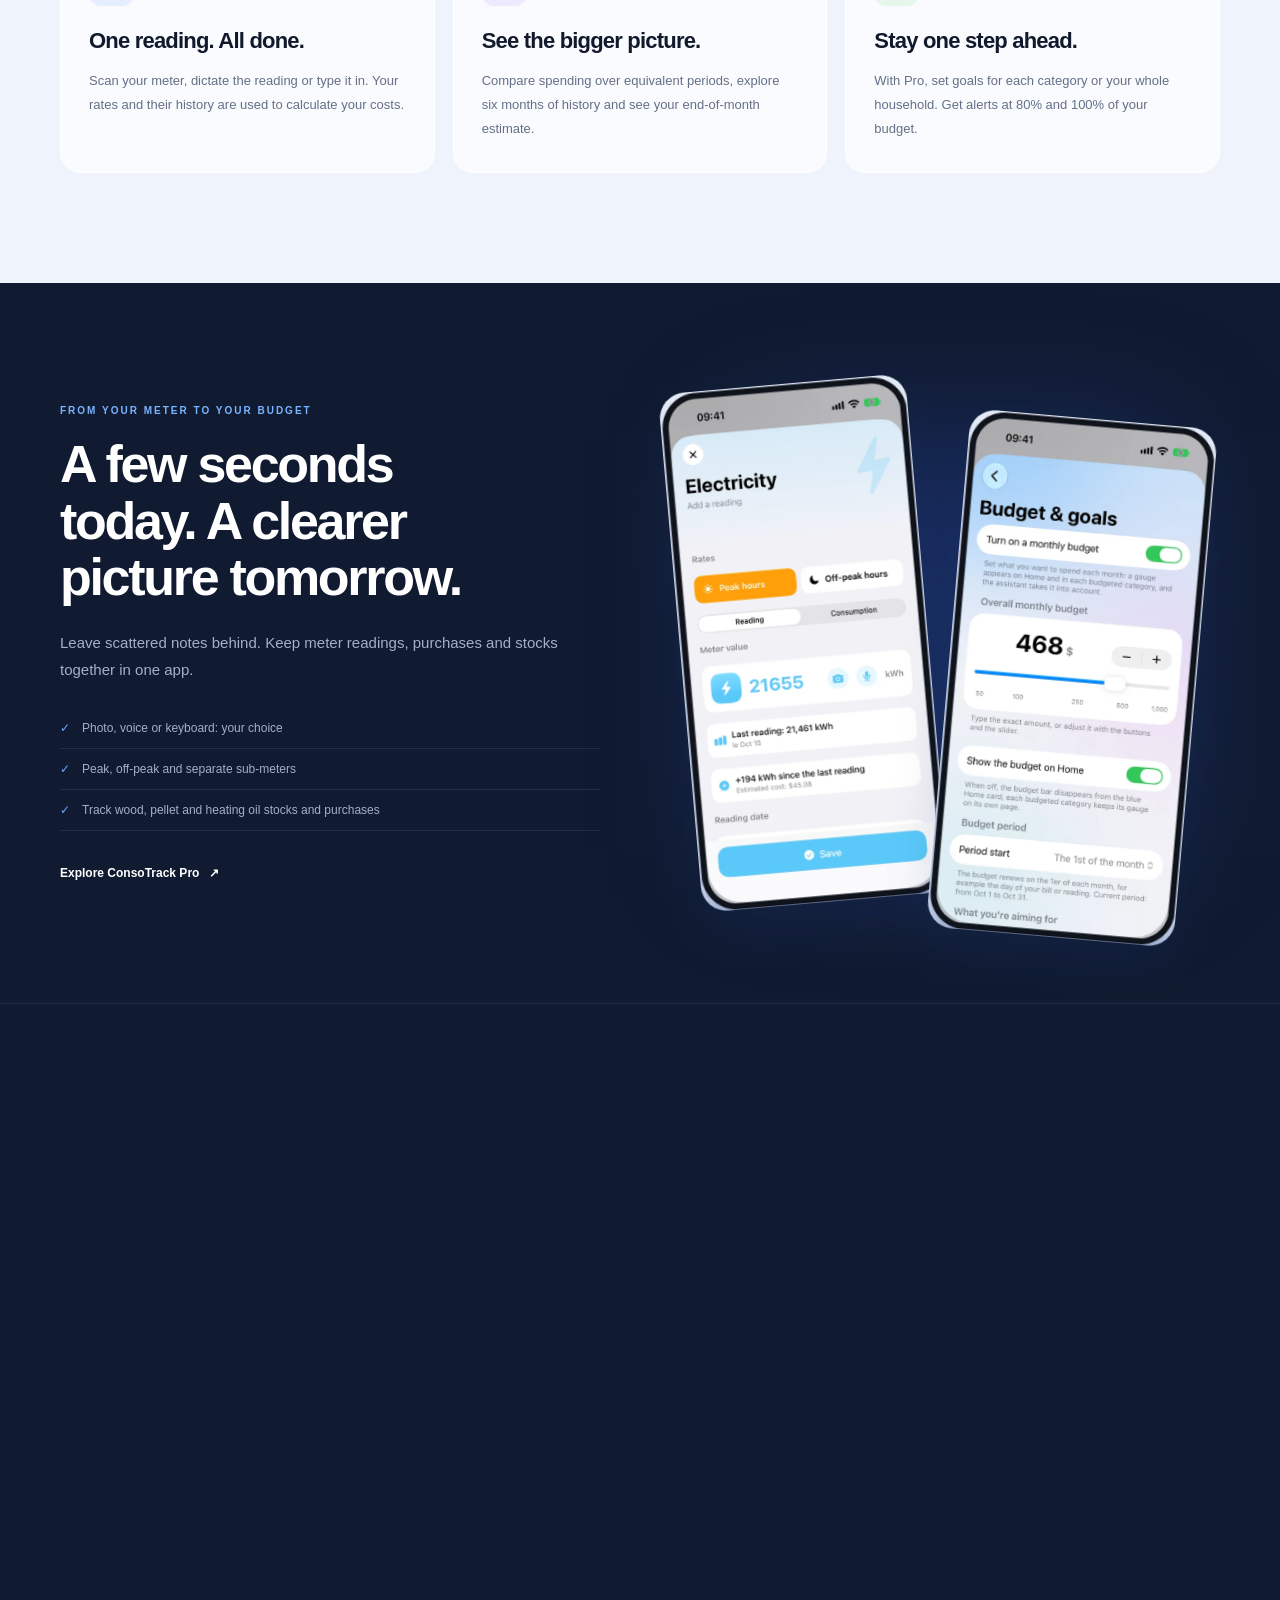
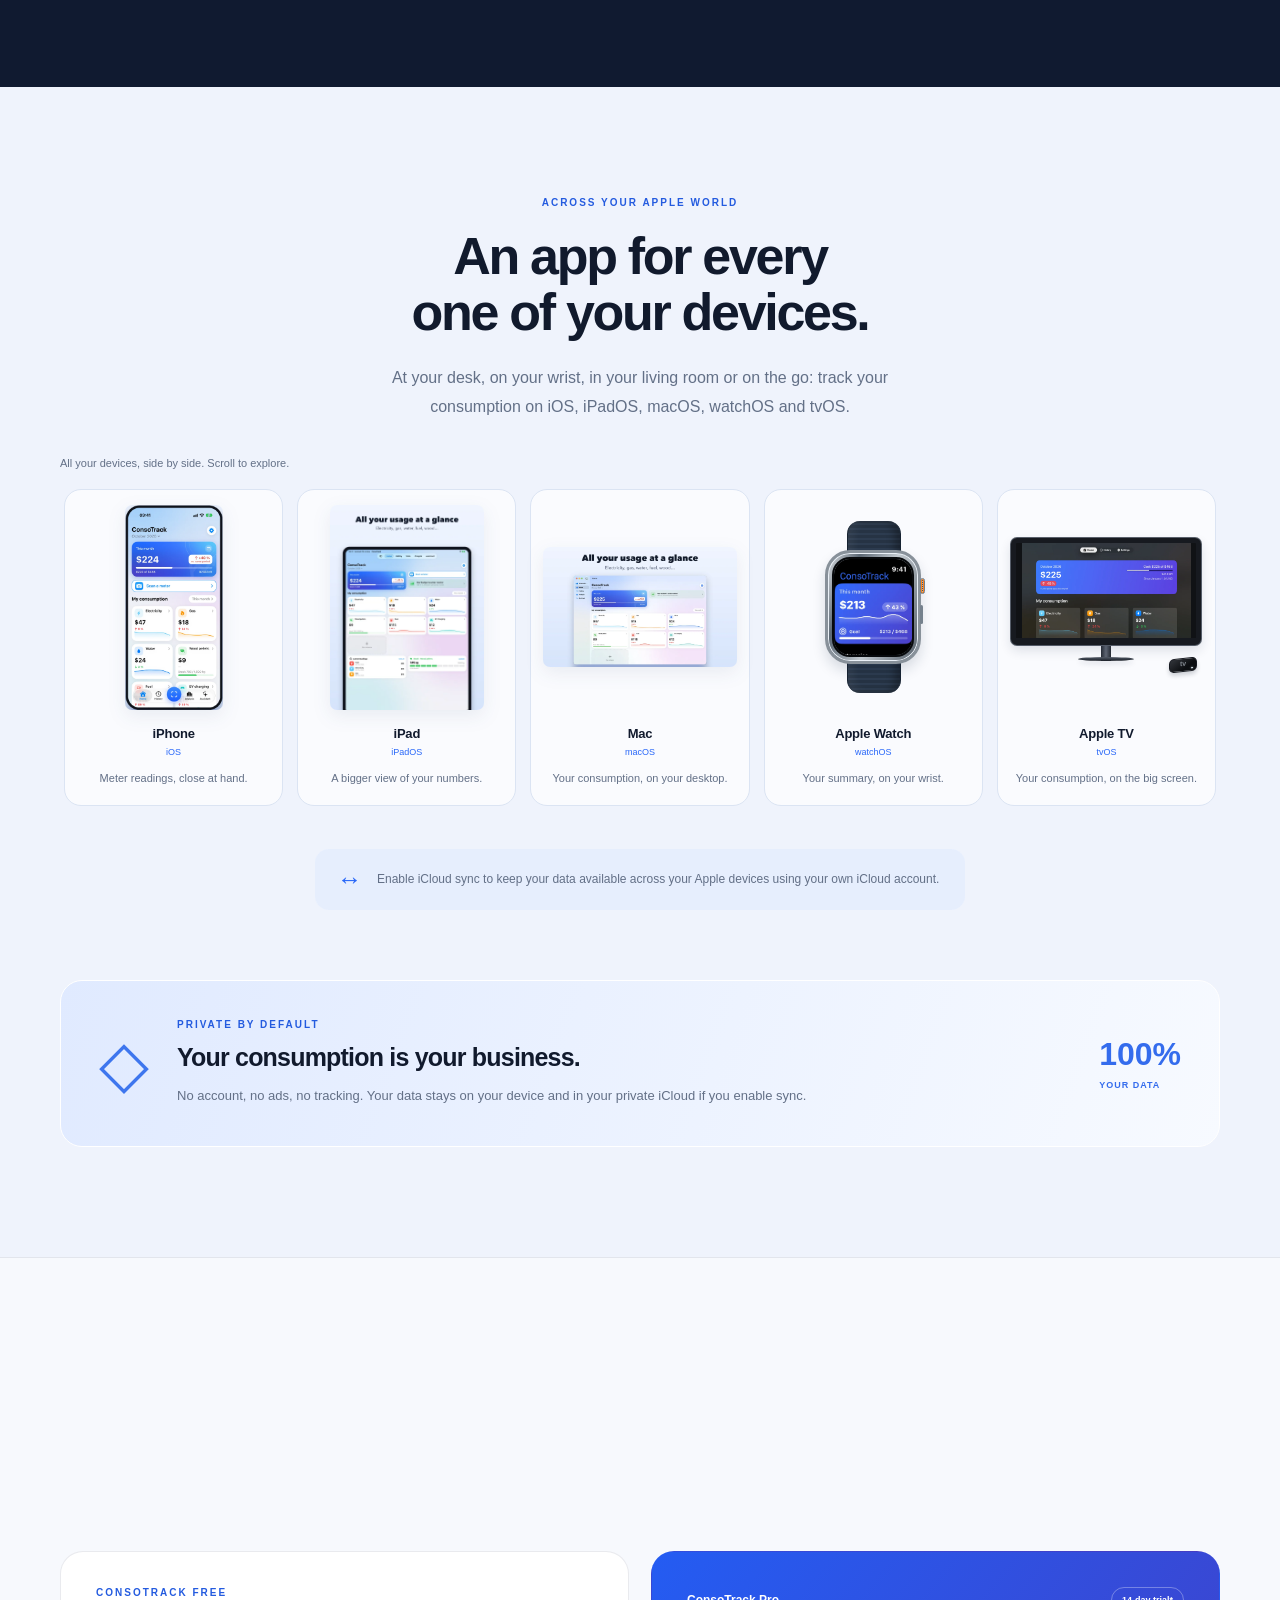
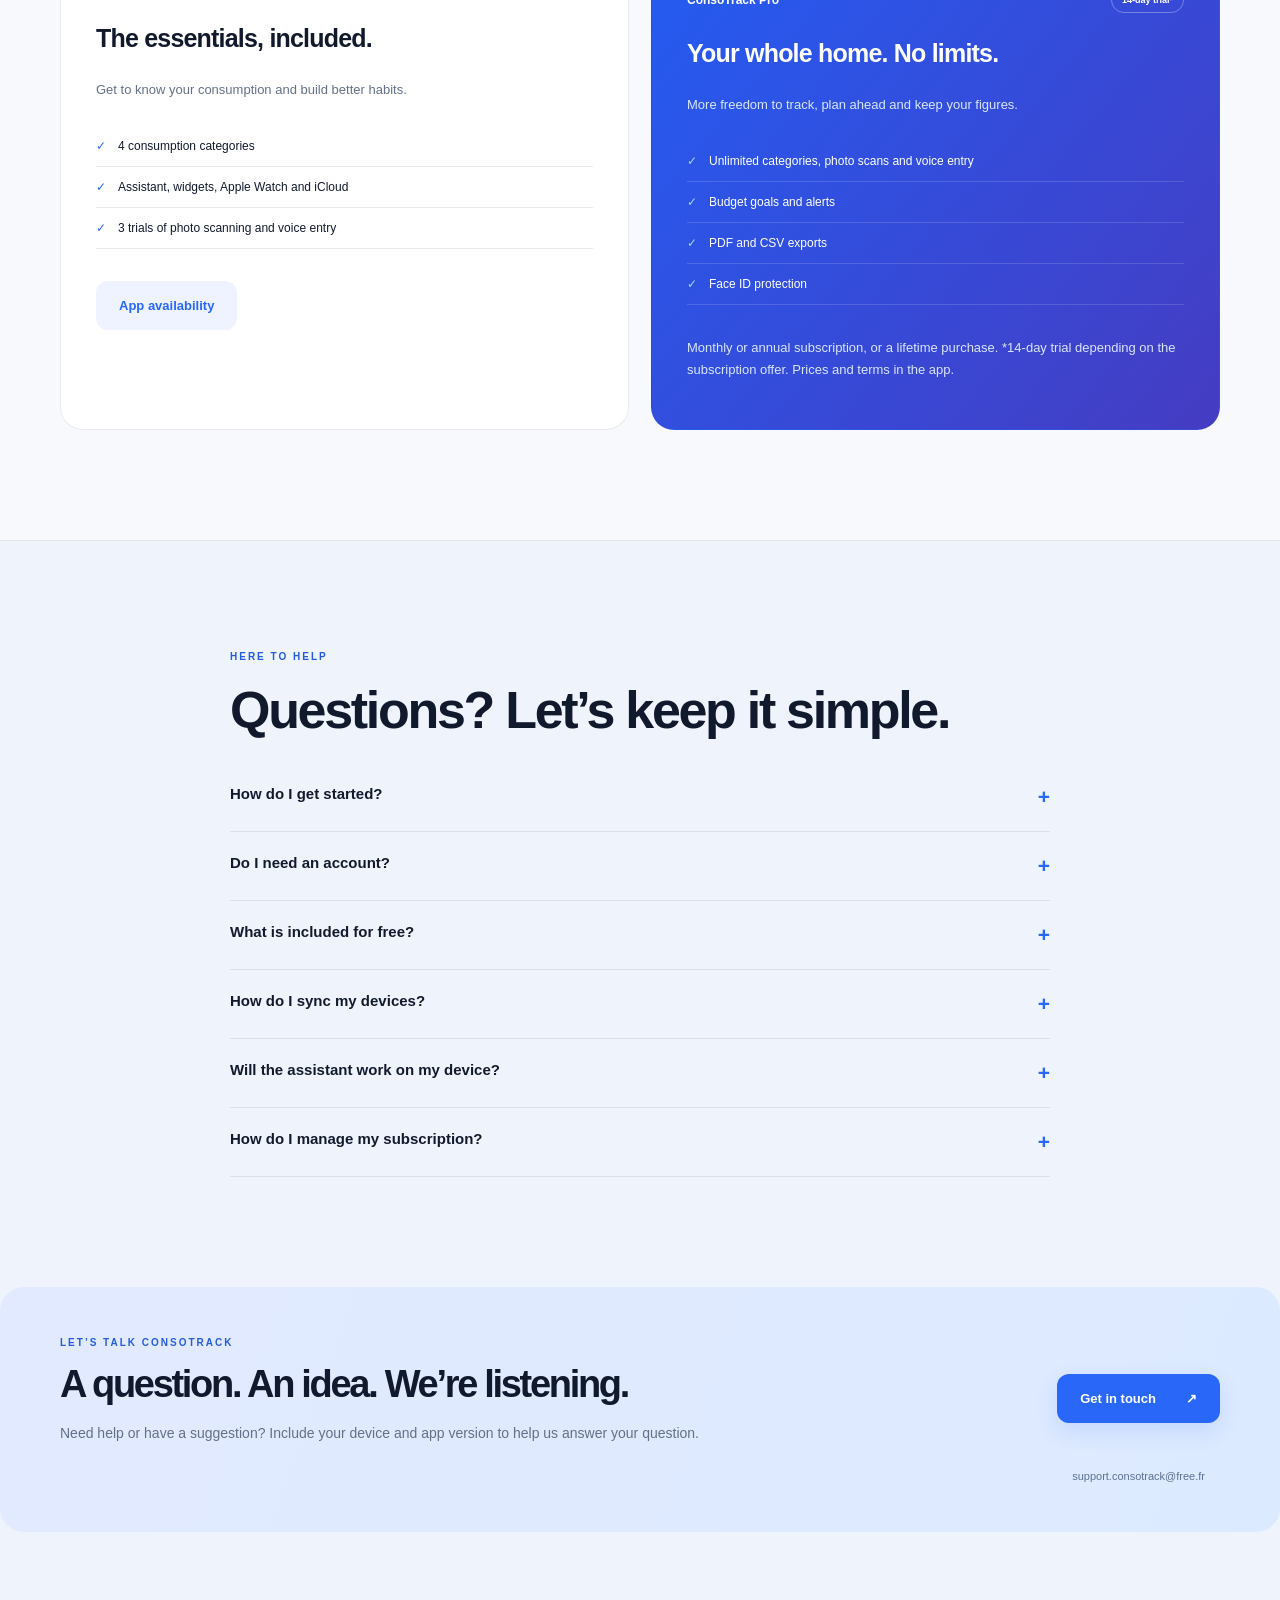
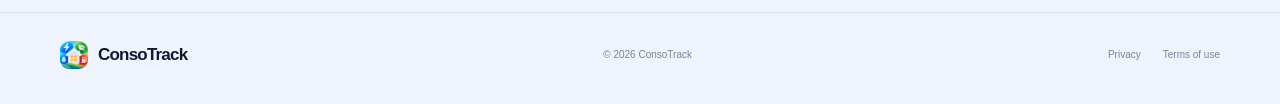
==== commit ef30fd22: "Encadrer les captures dans une Apple Watch et une télévision avec boîtier Apple TV" ====
--- a/index.html
+++ b/index.html
@@ -1,10 +1,10 @@
-<!doctype html><html lang="fr"><head><meta charset="utf-8"><meta name="viewport" content="width=device-width,initial-scale=1"><title>ConsoTrack — Comprenez votre consommation. Maîtrisez vos dépenses.</title><meta name="description" content="Suivez votre énergie, votre eau et vos dépenses avec ConsoTrack. Sans compte, sans publicité. Sur iPhone, iPad, Mac, Apple Watch et Apple TV."><meta name="theme-color" content="#eff3fc"><link rel="icon" href="assets/icon.png"><link rel="stylesheet" href="landing.css?v=carousel-20261017"><script src="app.js?v=carousel-20261017" defer></script></head><body>
+<!doctype html><html lang="fr"><head><meta charset="utf-8"><meta name="viewport" content="width=device-width,initial-scale=1"><title>ConsoTrack — Comprenez votre consommation. Maîtrisez vos dépenses.</title><meta name="description" content="Suivez votre énergie, votre eau et vos dépenses avec ConsoTrack. Sans compte, sans publicité. Sur iPhone, iPad, Mac, Apple Watch et Apple TV."><meta name="theme-color" content="#eff3fc"><link rel="icon" href="assets/icon.png"><link rel="stylesheet" href="landing.css?v=device-frames-20261017"><script src="app.js?v=device-frames-20261017" defer></script></head><body>
 <header><a class="brand" href="#home"><img src="assets/icon.png" alt="" width="36" height="36">ConsoTrack</a><button class="menu" aria-expanded="false" aria-controls="nav">☰</button><nav id="nav"><a href="#features" data-t="nav1"></a><a href="#devices" data-t="nav2"></a><a href="#pro">ConsoTrack Pro</a><a href="#help" data-t="nav3"></a><a href="#contact" data-t="nav4"></a></nav><div class="languages" aria-label="Language"><button data-lang="fr" aria-label="Français">🇫🇷 <span>FR</span></button><button data-lang="en" aria-label="English">🇬🇧 <span>EN</span></button><button data-lang="es" aria-label="Español">🇪🇸 <span>ES</span></button></div></header>
-<main><section id="home" class="hero wrap"><div class="hero-copy"><div class="eyebrow"><i></i><span data-t="eyebrow"></span></div><h1><span data-t="title1"></span><br><em data-t="title2"></em></h1><p class="lead" data-t="intro"></p><div class="actions"><a class="button" href="#features"><span data-t="discover"></span> <span>↗</span></a><a class="text-link" href="#screens"><span data-t="see"></span> ↓</a></div><div class="promise"><span>✓ <b data-t="noaccount"></b></span><span>✓ <b data-t="noads"></b></span><span>✓ <b data-t="private"></b></span></div><div class="platforms"><span class="platforms-label" data-t="availableOn"></span><div class="platform-chips"><a href="#devices">iPhone <small>iOS</small></a><a href="#devices">iPad <small>iPadOS</small></a><a href="#devices">Mac <small>macOS</small></a><a href="#devices">Apple Watch <small>watchOS</small></a><a href="#devices">Apple TV <small>tvOS</small></a></div></div></div><div class="hero-captures"><div class="capture-rail compact-rail" tabindex="0" role="region" aria-label="ConsoTrack — iPhone, iPad, Mac, Apple Watch, Apple TV"><figure class="capture-card"><div class="capture-image"><img data-shot="01-accueil" data-alt="screenHome" width="600" height="1257"></div><figcaption><strong>iPhone</strong><small>iOS</small></figcaption></figure><figure class="capture-card"><div class="capture-image"><img data-platform="ipad" data-alt="screenIpad"></div><figcaption><strong>iPad</strong><small>iPadOS</small></figcaption></figure><figure class="capture-card"><div class="capture-image"><img data-platform="mac" data-alt="screenMac"></div><figcaption><strong>Mac</strong><small>macOS</small></figcaption></figure><figure class="capture-card"><div class="capture-image"><img data-platform="watch" data-alt="screenWatch"></div><figcaption><strong>Apple Watch</strong><small>watchOS</small></figcaption></figure><figure class="capture-card"><div class="capture-image"><img data-platform="appletv" data-alt="screenAppletv"></div><figcaption><strong>Apple TV</strong><small>tvOS</small></figcaption></figure></div><p class="capture-caption" data-t="realScreens"></p></div></section>
+<main><section id="home" class="hero wrap"><div class="hero-copy"><div class="eyebrow"><i></i><span data-t="eyebrow"></span></div><h1><span data-t="title1"></span><br><em data-t="title2"></em></h1><p class="lead" data-t="intro"></p><div class="actions"><a class="button" href="#features"><span data-t="discover"></span> <span>↗</span></a><a class="text-link" href="#screens"><span data-t="see"></span> ↓</a></div><div class="promise"><span>✓ <b data-t="noaccount"></b></span><span>✓ <b data-t="noads"></b></span><span>✓ <b data-t="private"></b></span></div><div class="platforms"><span class="platforms-label" data-t="availableOn"></span><div class="platform-chips"><a href="#devices">iPhone <small>iOS</small></a><a href="#devices">iPad <small>iPadOS</small></a><a href="#devices">Mac <small>macOS</small></a><a href="#devices">Apple Watch <small>watchOS</small></a><a href="#devices">Apple TV <small>tvOS</small></a></div></div></div><div class="hero-captures"><div class="capture-rail compact-rail" tabindex="0" role="region" aria-label="ConsoTrack — iPhone, iPad, Mac, Apple Watch, Apple TV"><figure class="capture-card"><div class="capture-image"><img data-shot="01-accueil" data-alt="screenHome" width="600" height="1257"></div><figcaption><strong>iPhone</strong><small>iOS</small></figcaption></figure><figure class="capture-card"><div class="capture-image"><img data-platform="ipad" data-alt="screenIpad"></div><figcaption><strong>iPad</strong><small>iPadOS</small></figcaption></figure><figure class="capture-card"><div class="capture-image"><img data-platform="mac" data-alt="screenMac"></div><figcaption><strong>Mac</strong><small>macOS</small></figcaption></figure><figure class="capture-card"><div class="capture-image"><div class="watch-mockup"><div class="watch-case"><span class="watch-crown" aria-hidden="true"></span><div class="watch-screen"><img data-platform="watch" data-alt="screenWatch"></div></div></div></div><figcaption><strong>Apple Watch</strong><small>watchOS</small></figcaption></figure><figure class="capture-card"><div class="capture-image"><div class="tv-mockup"><div class="tv-case"><img data-platform="appletv" data-alt="screenAppletv"></div><span class="tv-stand" aria-hidden="true"></span><span class="apple-tv-box" aria-hidden="true"><span>tv</span><i></i></span></div></div><figcaption><strong>Apple TV</strong><small>tvOS</small></figcaption></figure></div><p class="capture-caption" data-t="realScreens"></p></div></section>
 <div class="spectrum"><div class="wrap energy"><span>ϟ <b data-t="electricity"></b></span><span>♨ <b data-t="gas"></b></span><span>◉ <b data-t="water"></b></span><span>▣ <b data-t="fuel"></b></span><span>❧ <b data-t="wood"></b></span><span>↯ <b data-t="charge"></b></span></div></div>
 <section class="wrap section" id="features"><div class="section-head reveal"><span class="eyebrow" data-t="featuresLabel"></span><h2 data-t="featuresTitle"></h2><p data-t="featuresIntro"></p></div><div class="feature-grid"><article class="feature reveal"><div class="number">01 / <span data-t="record"></span></div><div class="feature-icon blue">⌗</div><h3 data-t="f1"></h3><p data-t="f1p"></p></article><article class="feature reveal"><div class="number">02 / <span data-t="understand"></span></div><div class="feature-icon purple">▥</div><h3 data-t="f2"></h3><p data-t="f2p"></p></article><article class="feature reveal"><div class="number">03 / <span data-t="anticipate"></span></div><div class="feature-icon green">◎</div><h3 data-t="f3"></h3><p data-t="f3p"></p></article></div></section>
 <section class="night" id="screens"><div class="wrap story"><div class="story-copy reveal"><span class="eyebrow" data-t="storyLabel"></span><h2 data-t="storyTitle"></h2><p data-t="storyText"></p><ul><li data-t="story1"></li><li data-t="story2"></li><li data-t="story3"></li></ul><a class="text-link" href="#pro"><span data-t="proSee"></span> ↗</a></div><div class="screen-pair reveal"><img class="phone" data-shot="03-releve" data-alt="screenReading" loading="lazy" width="600" height="1257"><img class="phone" data-shot="09-objectifs" data-alt="screenGoals" loading="lazy" width="600" height="1257"></div></div><div class="wrap assistant"><div class="assistant-copy reveal"><span class="eyebrow">Apple Intelligence</span><h2 data-t="aiTitle"></h2><p data-t="aiText"></p><div class="question" data-t="aiQuestion"></div><span class="small" data-t="aiNote"></span></div><img class="phone reveal" data-shot="05-assistant" data-alt="screenAI" loading="lazy" width="600" height="1257"></div></section>
-<section class="wrap section" id="devices"><div class="section-head center reveal"><span class="eyebrow" data-t="devicesLabel"></span><h2 data-t="devicesTitle"></h2><p data-t="devicesText"></p></div><div class="carousel-controls"><span data-t="carouselHint"></span><div><button type="button" data-scroll="-1" data-t="previous"></button><button type="button" data-scroll="1" data-t="next"></button></div></div><div class="device-tabs capture-rail detail-rail" id="platform-carousel" tabindex="0" role="region" aria-label="Appareils"><figure class="capture-card"><div class="capture-image"><img data-shot="01-accueil" data-alt="screenHome" width="600" height="1257"></div><figcaption><strong>iPhone</strong><small>iOS</small><span class="platform-description" data-t="iphoneShort"></span></figcaption></figure><figure class="capture-card"><div class="capture-image"><img data-platform="ipad" data-alt="screenIpad"></div><figcaption><strong>iPad</strong><small>iPadOS</small><span class="platform-description" data-t="ipadShort"></span></figcaption></figure><figure class="capture-card"><div class="capture-image"><img data-platform="mac" data-alt="screenMac"></div><figcaption><strong>Mac</strong><small>macOS</small><span class="platform-description" data-t="macShort"></span></figcaption></figure><figure class="capture-card"><div class="capture-image"><img data-platform="watch" data-alt="screenWatch"></div><figcaption><strong>Apple Watch</strong><small>watchOS</small><span class="platform-description" data-t="watchShort"></span></figcaption></figure><figure class="capture-card"><div class="capture-image"><img data-platform="appletv" data-alt="screenAppletv"></div><figcaption><strong>Apple TV</strong><small>tvOS</small><span class="platform-description" data-t="appletvShort"></span></figcaption></figure></div><div class="sync-note"><span aria-hidden="true">↔</span><p data-t="syncText"></p></div><div class="privacy reveal"><div class="shield">◇</div><div><span class="eyebrow" data-t="privacyLabel"></span><h3 data-t="privacyTitle"></h3><p data-t="privacyText"></p></div><span class="privacy-mark">100%<small data-t="yourData"></small></span></div></section>
+<section class="wrap section" id="devices"><div class="section-head center reveal"><span class="eyebrow" data-t="devicesLabel"></span><h2 data-t="devicesTitle"></h2><p data-t="devicesText"></p></div><div class="carousel-controls"><span data-t="carouselHint"></span><div><button type="button" data-scroll="-1" data-t="previous"></button><button type="button" data-scroll="1" data-t="next"></button></div></div><div class="device-tabs capture-rail detail-rail" id="platform-carousel" tabindex="0" role="region" aria-label="Appareils"><figure class="capture-card"><div class="capture-image"><img data-shot="01-accueil" data-alt="screenHome" width="600" height="1257"></div><figcaption><strong>iPhone</strong><small>iOS</small><span class="platform-description" data-t="iphoneShort"></span></figcaption></figure><figure class="capture-card"><div class="capture-image"><img data-platform="ipad" data-alt="screenIpad"></div><figcaption><strong>iPad</strong><small>iPadOS</small><span class="platform-description" data-t="ipadShort"></span></figcaption></figure><figure class="capture-card"><div class="capture-image"><img data-platform="mac" data-alt="screenMac"></div><figcaption><strong>Mac</strong><small>macOS</small><span class="platform-description" data-t="macShort"></span></figcaption></figure><figure class="capture-card"><div class="capture-image"><div class="watch-mockup"><div class="watch-case"><span class="watch-crown" aria-hidden="true"></span><div class="watch-screen"><img data-platform="watch" data-alt="screenWatch"></div></div></div></div><figcaption><strong>Apple Watch</strong><small>watchOS</small><span class="platform-description" data-t="watchShort"></span></figcaption></figure><figure class="capture-card"><div class="capture-image"><div class="tv-mockup"><div class="tv-case"><img data-platform="appletv" data-alt="screenAppletv"></div><span class="tv-stand" aria-hidden="true"></span><span class="apple-tv-box" aria-hidden="true"><span>tv</span><i></i></span></div></div><figcaption><strong>Apple TV</strong><small>tvOS</small><span class="platform-description" data-t="appletvShort"></span></figcaption></figure></div><div class="sync-note"><span aria-hidden="true">↔</span><p data-t="syncText"></p></div><div class="privacy reveal"><div class="shield">◇</div><div><span class="eyebrow" data-t="privacyLabel"></span><h3 data-t="privacyTitle"></h3><p data-t="privacyText"></p></div><span class="privacy-mark">100%<small data-t="yourData"></small></span></div></section>
 <section class="section pro-section" id="pro"><div class="wrap"><div class="section-head reveal"><span class="eyebrow" data-t="proLabel"></span><h2 data-t="proTitle"></h2></div><div class="plans"><article class="plan"><span class="eyebrow" data-t="free"></span><h3 data-t="freeTitle"></h3><p data-t="freeText"></p><ul><li data-t="free1"></li><li data-t="free2"></li><li data-t="free3"></li></ul><a class="button secondary" href="#contact" data-t="availability"></a></article><article class="plan premium"><div class="plan-top"><span>ConsoTrack Pro</span><span class="trial" data-t="trial"></span></div><h3 data-t="proCardTitle"></h3><p data-t="proCardText"></p><ul><li data-t="pro1"></li><li data-t="pro2"></li><li data-t="pro3"></li><li data-t="pro4"></li></ul><p class="small" data-t="proPrice"></p></article></div></div></section>
 <section class="wrap section faq" id="help"><span class="eyebrow" data-t="helpLabel"></span><h2 data-t="helpTitle"></h2><div id="questions"></div></section>
 <section class="wrap contact" id="contact"><div><span class="eyebrow" data-t="contactLabel"></span><h2 data-t="contactTitle"></h2><p data-t="contactText"></p></div><a class="button" href="mailto:support.consotrack@free.fr"><span data-t="contactButton"></span> ↗</a><a class="mail" href="mailto:support.consotrack@free.fr">support.consotrack@free.fr</a></section></main>
--- a/landing.css
+++ b/landing.css
@@ -7,3 +7,8 @@
 @media(min-width:1000px){.carousel-controls button{display:none}}
 @media(max-width:999px){.capture-card{flex:0 0 190px}.capture-image{height:180px}.detail-rail .capture-image{height:190px}}
 @media(max-width:800px){.hero{padding-top:45px}.hero h1{font-size:clamp(37px,8vw,58px);letter-spacing:-1.8px}.hero-copy{max-width:650px}.hero .lead{font-size:14px}.hero .actions{gap:18px}.hero .promise{gap:12px}.hero-copy>.eyebrow{font-size:8px;letter-spacing:1.4px}.hero .platforms{margin-top:20px}.platform-chips a{font-size:10px;padding:7px 9px}.hero-captures{margin-top:25px}.capture-rail{gap:10px}.capture-card{flex-basis:155px;padding:12px 10px 16px}.capture-image{height:145px}.capture-card strong{font-size:12px}.capture-caption{font-size:7px;letter-spacing:.5px}.carousel-controls{align-items:flex-start}.carousel-controls>span{max-width:180px;line-height:1.6}.carousel-controls>div{gap:5px}.carousel-controls button{font-size:10px;padding:8px}.detail-rail .capture-image{height:170px}}
+
+/* Device frames are native CSS; the localized app screenshots stay intact. */
+.watch-mockup{position:relative;width:96px;flex-shrink:0;isolation:isolate;margin:29px 0}.watch-mockup::before,.watch-mockup::after{content:'';position:absolute;left:23%;width:54%;height:37px;z-index:-1;background:repeating-linear-gradient(0deg,#263344 0 3px,#2d3c50 3px 5px);border-inline:1px solid #172332;box-shadow:inset 5px 0 8px #ffffff10,inset -5px 0 8px #0005}.watch-mockup::before{top:-29px;border-radius:13px 13px 0 0}.watch-mockup::after{bottom:-29px;border-radius:0 0 13px 13px}.watch-case{position:relative;border:3px solid #88919a;border-radius:25px;padding:4px;background:linear-gradient(110deg,#dce0e4,#5c6874 25%,#c4cbd1 55%,#545e69);box-shadow:inset 0 0 0 1px #eaf0f7,0 7px 13px #152b4526}.watch-screen{overflow:hidden;border:2px solid #080a0d;background:#000;border-radius:18px;aspect-ratio:410/502}.capture-image .watch-screen img{width:100%;height:100%;max-width:none;max-height:none;object-fit:cover;border-radius:0;filter:none}.watch-crown{position:absolute;right:-7px;top:25px;width:5px;height:16px;border:1px solid #777f89;border-radius:3px;background:repeating-linear-gradient(0deg,#4c5560 0 1px,#abb4bd 1px 2px);box-shadow:inset 0 0 0 1px #ff841a}.watch-case::after{content:'';position:absolute;right:-5px;top:52px;width:3px;height:19px;border-radius:2px;background:#75818d}
+.tv-mockup{position:relative;width:100%;max-width:190px;padding-bottom:31px;isolation:isolate}.tv-case{position:relative;aspect-ratio:16/9;border:5px solid #171a20;border-bottom-width:7px;border-radius:6px;background:#101215;box-shadow:0 5px 12px #14223e23,0 0 0 1px #5b626c;overflow:hidden}.capture-image .tv-case img{width:100%;height:100%;max-width:none;max-height:none;object-fit:contain;border-radius:0;filter:none}.tv-case::after{content:'';position:absolute;bottom:-5px;left:50%;width:2px;height:2px;border-radius:50%;background:#adb7c6}.tv-stand{position:absolute;width:10px;height:17px;bottom:15px;left:calc(50% - 5px);background:linear-gradient(90deg,#272c35,#626976,#262b33);z-index:-1}.tv-stand::after{content:'';position:absolute;bottom:0;left:-23px;width:56px;height:4px;border-radius:50%;background:linear-gradient(#555d69,#1a1f27);box-shadow:0 3px 5px #172b4520}.apple-tv-box{position:absolute;right:4px;bottom:4px;width:28px;height:14px;background:linear-gradient(145deg,#33363c,#0c0e11 65%);border:1px solid #171a21;border-radius:5px;box-shadow:0 3px 4px #10192930;transform:skewY(-6deg)}.apple-tv-box>span{font-size:7px;font-weight:650;position:absolute;inset:1px 0 auto;text-align:center;color:#838991;line-height:8px}.apple-tv-box i{position:absolute;width:2px;height:1px;right:3px;bottom:2px;background:#d9e6ed;box-shadow:0 0 2px #e2f2ff}
+@media(max-width:800px){.watch-mockup{width:76px;margin-block:23px}.watch-mockup::before,.watch-mockup::after{height:29px}.watch-mockup::before{top:-23px}.watch-mockup::after{bottom:-23px}.watch-case{border-radius:21px;padding:3px}.watch-screen{border-radius:14px}.watch-crown{top:20px;height:13px}.watch-case::after{top:43px;height:15px}.tv-case{border-width:4px;border-bottom-width:6px;border-radius:4px}.apple-tv-box{width:25px;height:12px;bottom:5px}}
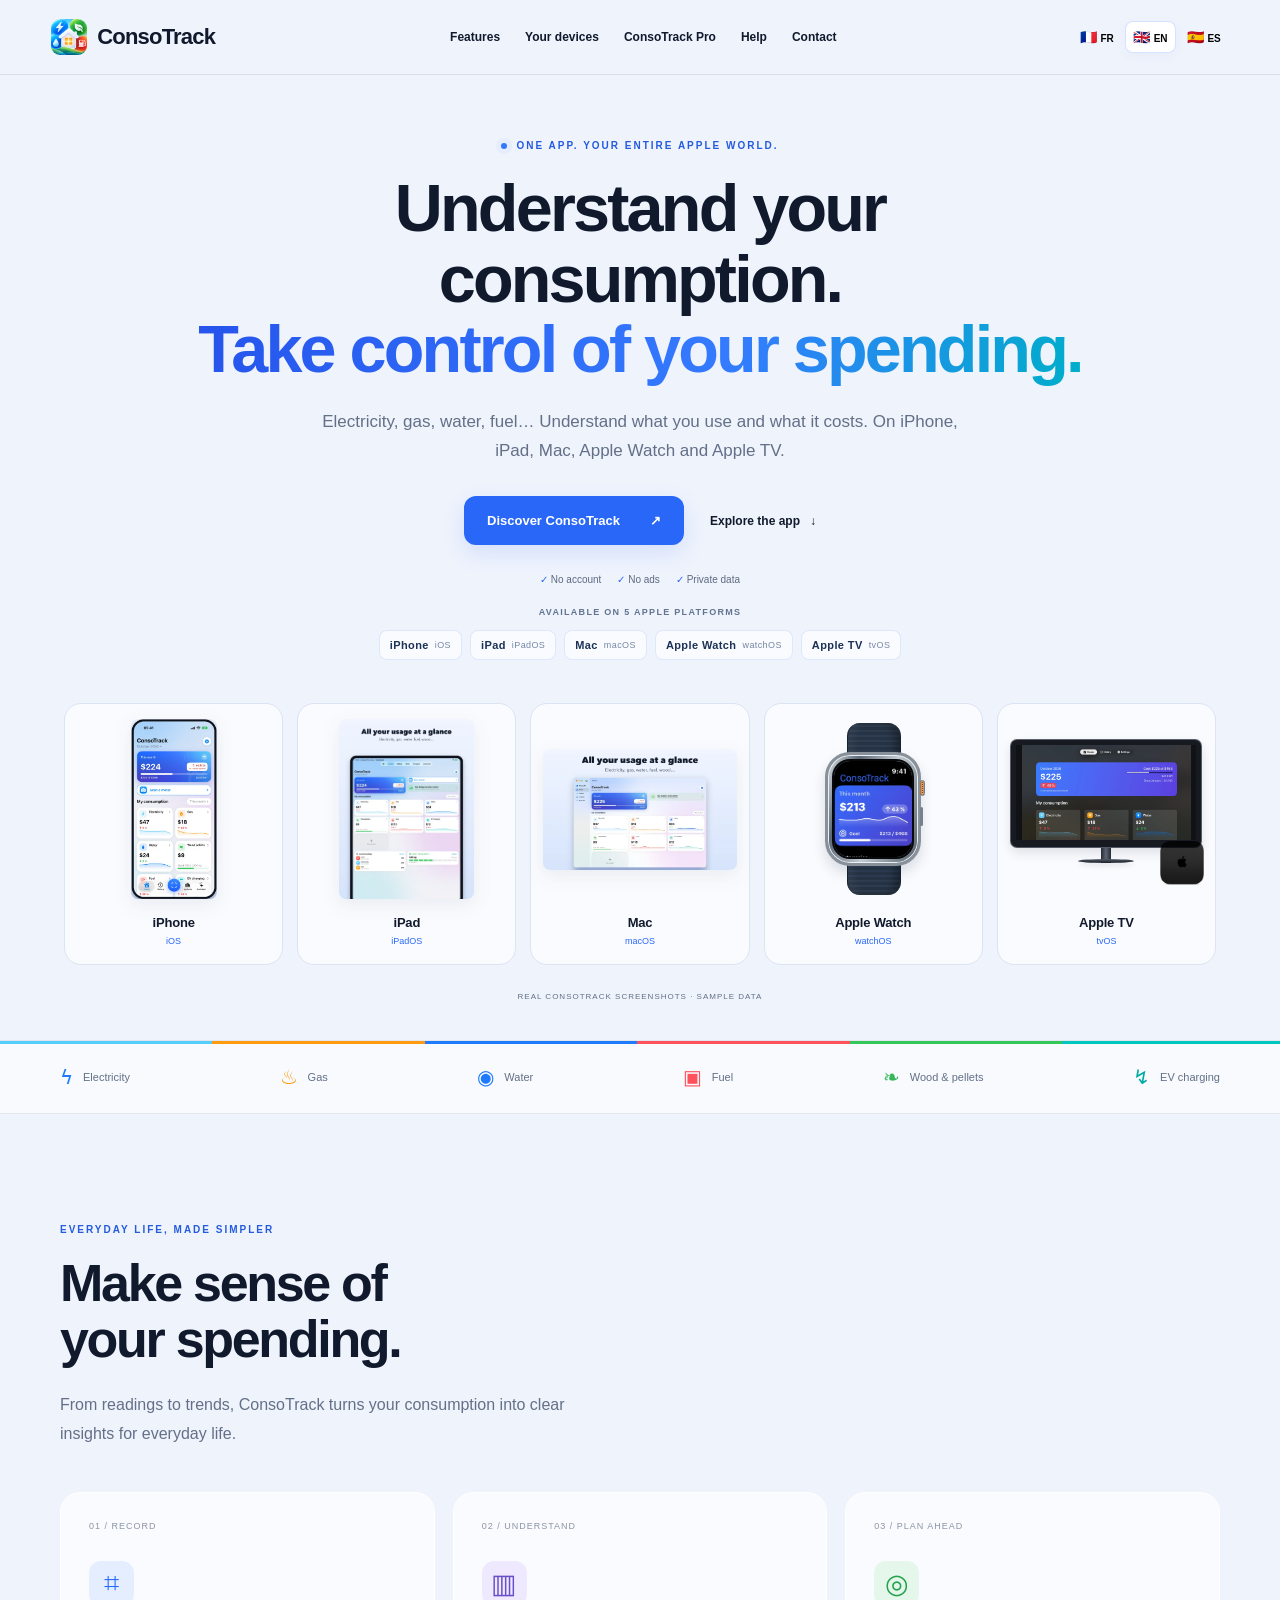
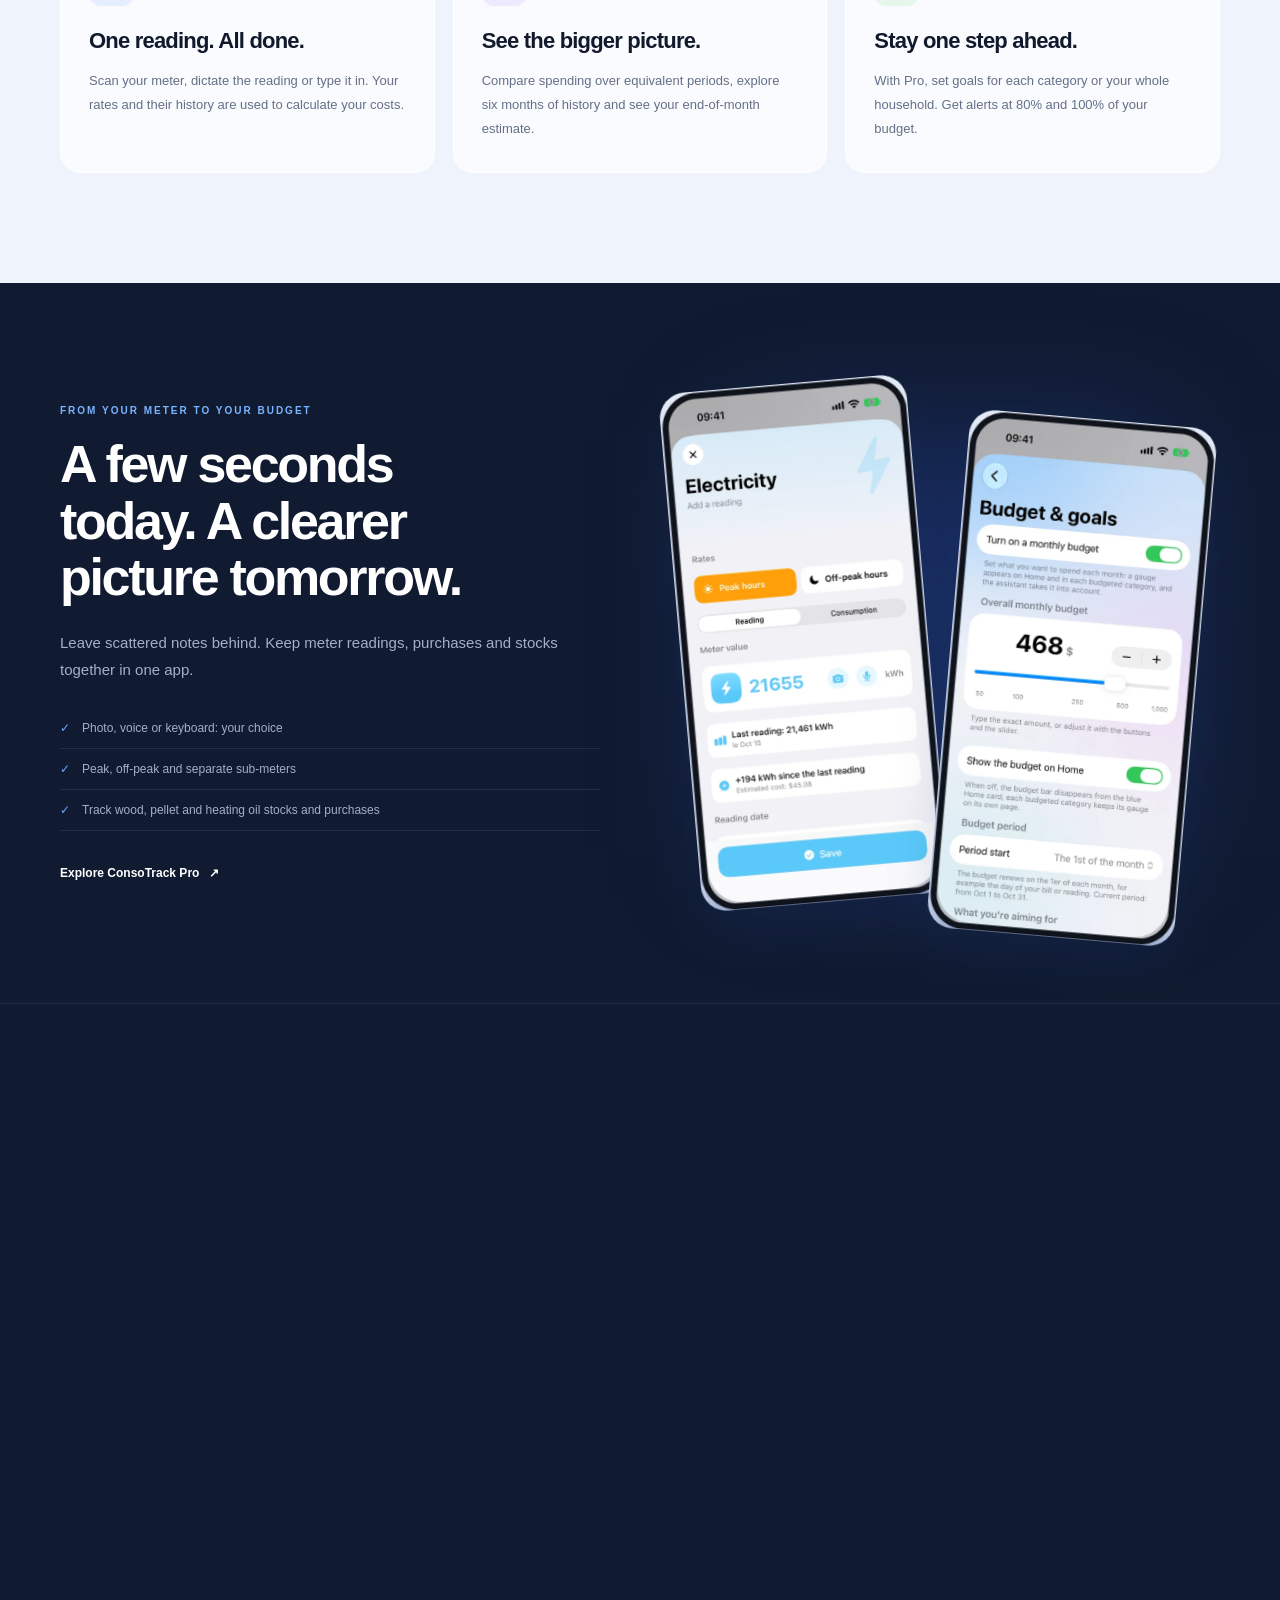
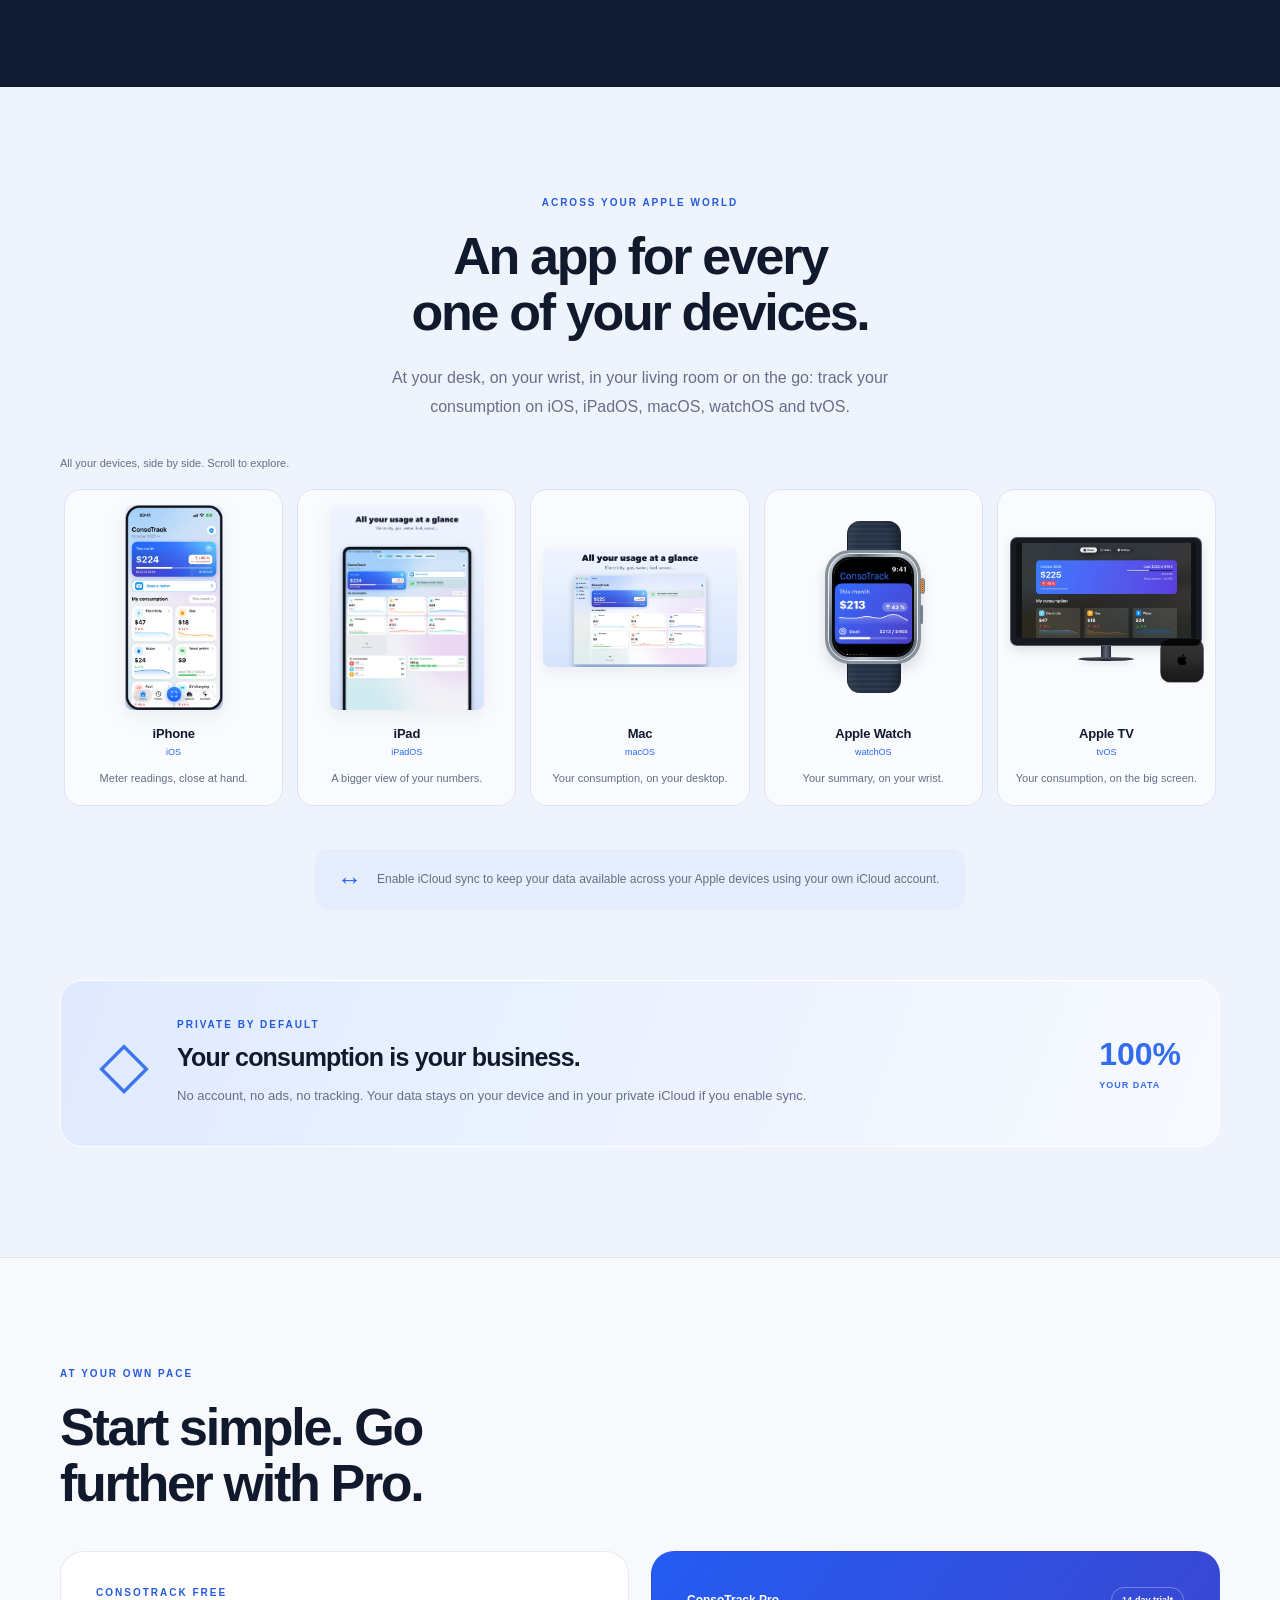
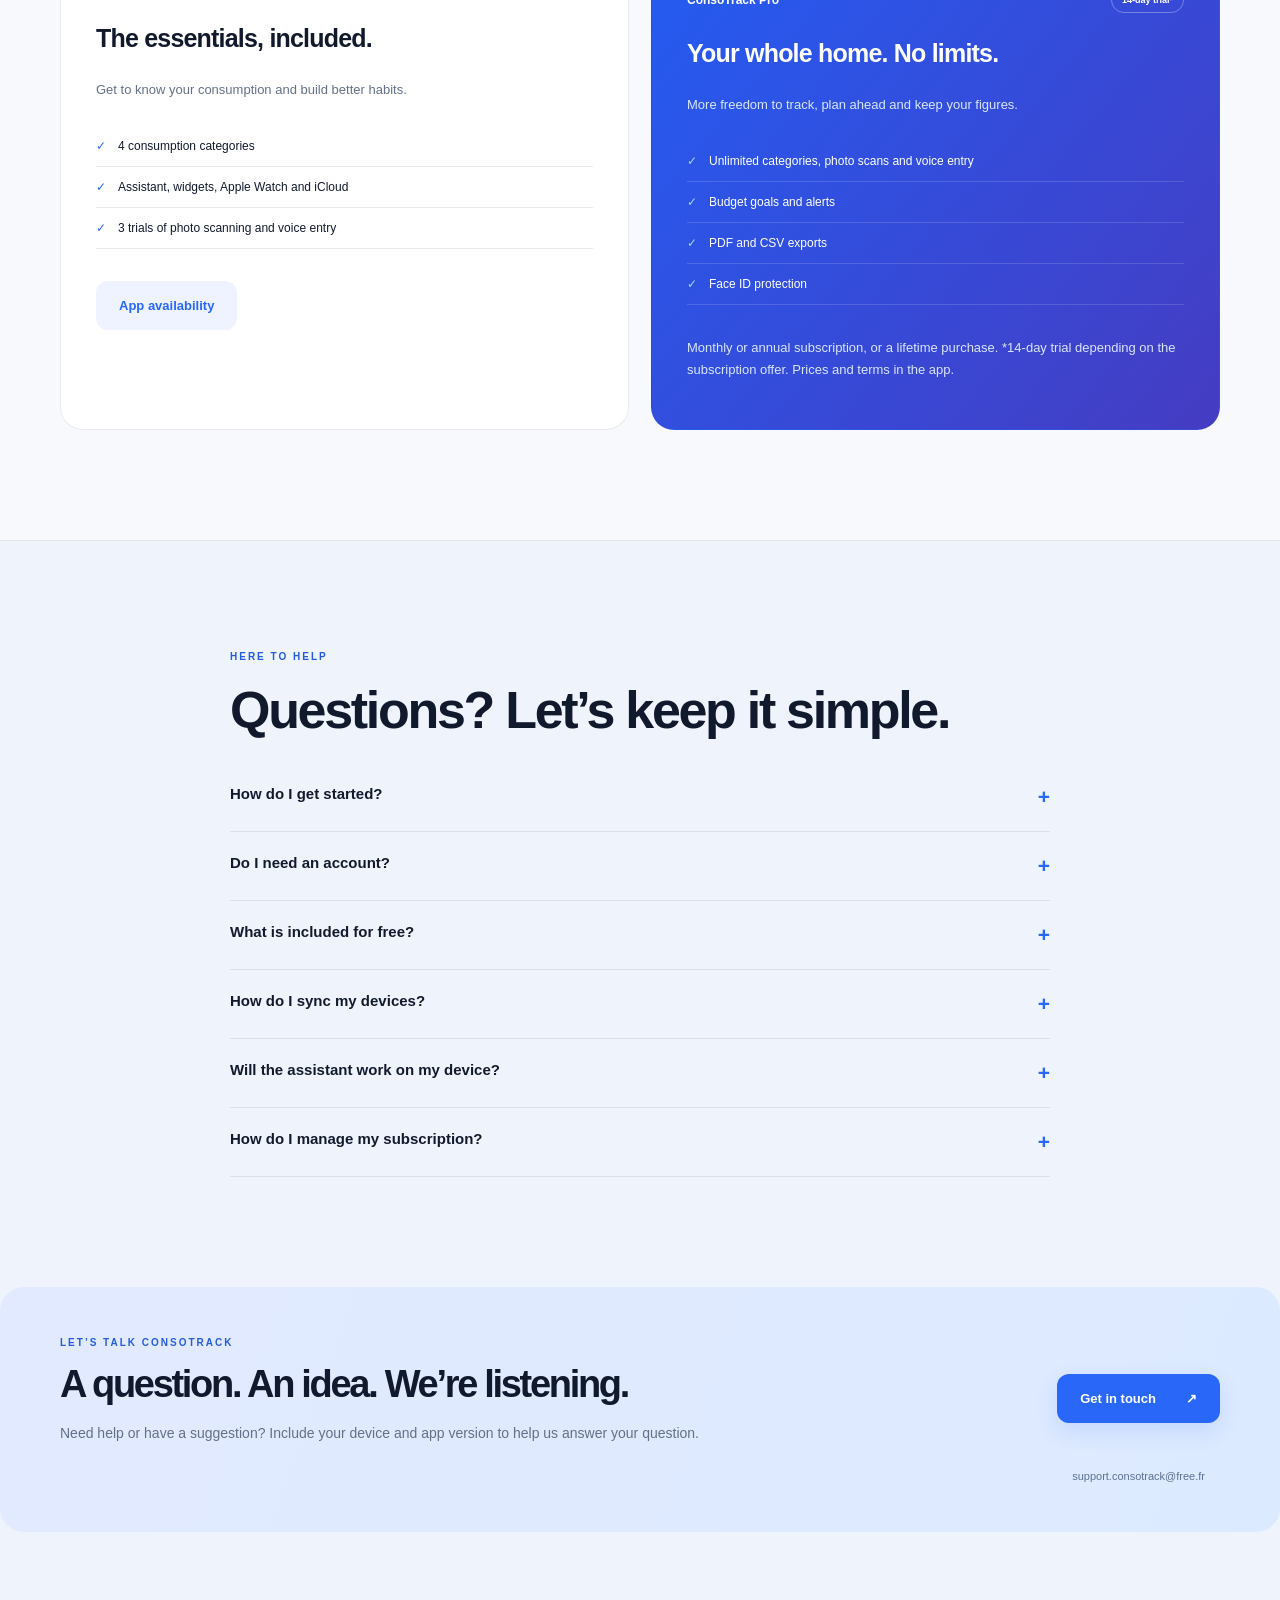
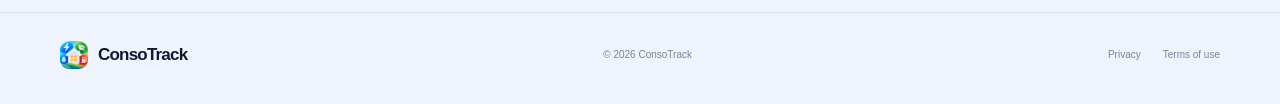
==== commit 4fa75788: "Utiliser le visuel officiel du boîtier Apple TV dans les carrousels" ====
--- a/index.html
+++ b/index.html
@@ -1,10 +1,10 @@
-<!doctype html><html lang="fr"><head><meta charset="utf-8"><meta name="viewport" content="width=device-width,initial-scale=1"><title>ConsoTrack — Comprenez votre consommation. Maîtrisez vos dépenses.</title><meta name="description" content="Suivez votre énergie, votre eau et vos dépenses avec ConsoTrack. Sans compte, sans publicité. Sur iPhone, iPad, Mac, Apple Watch et Apple TV."><meta name="theme-color" content="#eff3fc"><link rel="icon" href="assets/icon.png"><link rel="stylesheet" href="landing.css?v=device-frames-20261017"><script src="app.js?v=device-frames-20261017" defer></script></head><body>
+<!doctype html><html lang="fr"><head><meta charset="utf-8"><meta name="viewport" content="width=device-width,initial-scale=1"><title>ConsoTrack — Comprenez votre consommation. Maîtrisez vos dépenses.</title><meta name="description" content="Suivez votre énergie, votre eau et vos dépenses avec ConsoTrack. Sans compte, sans publicité. Sur iPhone, iPad, Mac, Apple Watch et Apple TV."><meta name="theme-color" content="#eff3fc"><link rel="icon" href="assets/icon.png"><link rel="stylesheet" href="landing.css?v=real-appletv-20261017"><script src="app.js?v=real-appletv-20261017" defer></script></head><body>
 <header><a class="brand" href="#home"><img src="assets/icon.png" alt="" width="36" height="36">ConsoTrack</a><button class="menu" aria-expanded="false" aria-controls="nav">☰</button><nav id="nav"><a href="#features" data-t="nav1"></a><a href="#devices" data-t="nav2"></a><a href="#pro">ConsoTrack Pro</a><a href="#help" data-t="nav3"></a><a href="#contact" data-t="nav4"></a></nav><div class="languages" aria-label="Language"><button data-lang="fr" aria-label="Français">🇫🇷 <span>FR</span></button><button data-lang="en" aria-label="English">🇬🇧 <span>EN</span></button><button data-lang="es" aria-label="Español">🇪🇸 <span>ES</span></button></div></header>
-<main><section id="home" class="hero wrap"><div class="hero-copy"><div class="eyebrow"><i></i><span data-t="eyebrow"></span></div><h1><span data-t="title1"></span><br><em data-t="title2"></em></h1><p class="lead" data-t="intro"></p><div class="actions"><a class="button" href="#features"><span data-t="discover"></span> <span>↗</span></a><a class="text-link" href="#screens"><span data-t="see"></span> ↓</a></div><div class="promise"><span>✓ <b data-t="noaccount"></b></span><span>✓ <b data-t="noads"></b></span><span>✓ <b data-t="private"></b></span></div><div class="platforms"><span class="platforms-label" data-t="availableOn"></span><div class="platform-chips"><a href="#devices">iPhone <small>iOS</small></a><a href="#devices">iPad <small>iPadOS</small></a><a href="#devices">Mac <small>macOS</small></a><a href="#devices">Apple Watch <small>watchOS</small></a><a href="#devices">Apple TV <small>tvOS</small></a></div></div></div><div class="hero-captures"><div class="capture-rail compact-rail" tabindex="0" role="region" aria-label="ConsoTrack — iPhone, iPad, Mac, Apple Watch, Apple TV"><figure class="capture-card"><div class="capture-image"><img data-shot="01-accueil" data-alt="screenHome" width="600" height="1257"></div><figcaption><strong>iPhone</strong><small>iOS</small></figcaption></figure><figure class="capture-card"><div class="capture-image"><img data-platform="ipad" data-alt="screenIpad"></div><figcaption><strong>iPad</strong><small>iPadOS</small></figcaption></figure><figure class="capture-card"><div class="capture-image"><img data-platform="mac" data-alt="screenMac"></div><figcaption><strong>Mac</strong><small>macOS</small></figcaption></figure><figure class="capture-card"><div class="capture-image"><div class="watch-mockup"><div class="watch-case"><span class="watch-crown" aria-hidden="true"></span><div class="watch-screen"><img data-platform="watch" data-alt="screenWatch"></div></div></div></div><figcaption><strong>Apple Watch</strong><small>watchOS</small></figcaption></figure><figure class="capture-card"><div class="capture-image"><div class="tv-mockup"><div class="tv-case"><img data-platform="appletv" data-alt="screenAppletv"></div><span class="tv-stand" aria-hidden="true"></span><span class="apple-tv-box" aria-hidden="true"><span>tv</span><i></i></span></div></div><figcaption><strong>Apple TV</strong><small>tvOS</small></figcaption></figure></div><p class="capture-caption" data-t="realScreens"></p></div></section>
+<main><section id="home" class="hero wrap"><div class="hero-copy"><div class="eyebrow"><i></i><span data-t="eyebrow"></span></div><h1><span data-t="title1"></span><br><em data-t="title2"></em></h1><p class="lead" data-t="intro"></p><div class="actions"><a class="button" href="#features"><span data-t="discover"></span> <span>↗</span></a><a class="text-link" href="#screens"><span data-t="see"></span> ↓</a></div><div class="promise"><span>✓ <b data-t="noaccount"></b></span><span>✓ <b data-t="noads"></b></span><span>✓ <b data-t="private"></b></span></div><div class="platforms"><span class="platforms-label" data-t="availableOn"></span><div class="platform-chips"><a href="#devices">iPhone <small>iOS</small></a><a href="#devices">iPad <small>iPadOS</small></a><a href="#devices">Mac <small>macOS</small></a><a href="#devices">Apple Watch <small>watchOS</small></a><a href="#devices">Apple TV <small>tvOS</small></a></div></div></div><div class="hero-captures"><div class="capture-rail compact-rail" tabindex="0" role="region" aria-label="ConsoTrack — iPhone, iPad, Mac, Apple Watch, Apple TV"><figure class="capture-card"><div class="capture-image"><img data-shot="01-accueil" data-alt="screenHome" width="600" height="1257"></div><figcaption><strong>iPhone</strong><small>iOS</small></figcaption></figure><figure class="capture-card"><div class="capture-image"><img data-platform="ipad" data-alt="screenIpad"></div><figcaption><strong>iPad</strong><small>iPadOS</small></figcaption></figure><figure class="capture-card"><div class="capture-image"><img data-platform="mac" data-alt="screenMac"></div><figcaption><strong>Mac</strong><small>macOS</small></figcaption></figure><figure class="capture-card"><div class="capture-image"><div class="watch-mockup"><div class="watch-case"><span class="watch-crown" aria-hidden="true"></span><div class="watch-screen"><img data-platform="watch" data-alt="screenWatch"></div></div></div></div><figcaption><strong>Apple Watch</strong><small>watchOS</small></figcaption></figure><figure class="capture-card"><div class="capture-image"><div class="tv-mockup"><div class="tv-case"><img data-platform="appletv" data-alt="screenAppletv"></div><span class="tv-stand" aria-hidden="true"></span><span class="apple-tv-product"><img src="assets/apple-tv-box.jpg" alt="Apple TV 4K" width="478" height="784" loading="lazy"></span></div></div><figcaption><strong>Apple TV</strong><small>tvOS</small></figcaption></figure></div><p class="capture-caption" data-t="realScreens"></p></div></section>
 <div class="spectrum"><div class="wrap energy"><span>ϟ <b data-t="electricity"></b></span><span>♨ <b data-t="gas"></b></span><span>◉ <b data-t="water"></b></span><span>▣ <b data-t="fuel"></b></span><span>❧ <b data-t="wood"></b></span><span>↯ <b data-t="charge"></b></span></div></div>
 <section class="wrap section" id="features"><div class="section-head reveal"><span class="eyebrow" data-t="featuresLabel"></span><h2 data-t="featuresTitle"></h2><p data-t="featuresIntro"></p></div><div class="feature-grid"><article class="feature reveal"><div class="number">01 / <span data-t="record"></span></div><div class="feature-icon blue">⌗</div><h3 data-t="f1"></h3><p data-t="f1p"></p></article><article class="feature reveal"><div class="number">02 / <span data-t="understand"></span></div><div class="feature-icon purple">▥</div><h3 data-t="f2"></h3><p data-t="f2p"></p></article><article class="feature reveal"><div class="number">03 / <span data-t="anticipate"></span></div><div class="feature-icon green">◎</div><h3 data-t="f3"></h3><p data-t="f3p"></p></article></div></section>
 <section class="night" id="screens"><div class="wrap story"><div class="story-copy reveal"><span class="eyebrow" data-t="storyLabel"></span><h2 data-t="storyTitle"></h2><p data-t="storyText"></p><ul><li data-t="story1"></li><li data-t="story2"></li><li data-t="story3"></li></ul><a class="text-link" href="#pro"><span data-t="proSee"></span> ↗</a></div><div class="screen-pair reveal"><img class="phone" data-shot="03-releve" data-alt="screenReading" loading="lazy" width="600" height="1257"><img class="phone" data-shot="09-objectifs" data-alt="screenGoals" loading="lazy" width="600" height="1257"></div></div><div class="wrap assistant"><div class="assistant-copy reveal"><span class="eyebrow">Apple Intelligence</span><h2 data-t="aiTitle"></h2><p data-t="aiText"></p><div class="question" data-t="aiQuestion"></div><span class="small" data-t="aiNote"></span></div><img class="phone reveal" data-shot="05-assistant" data-alt="screenAI" loading="lazy" width="600" height="1257"></div></section>
-<section class="wrap section" id="devices"><div class="section-head center reveal"><span class="eyebrow" data-t="devicesLabel"></span><h2 data-t="devicesTitle"></h2><p data-t="devicesText"></p></div><div class="carousel-controls"><span data-t="carouselHint"></span><div><button type="button" data-scroll="-1" data-t="previous"></button><button type="button" data-scroll="1" data-t="next"></button></div></div><div class="device-tabs capture-rail detail-rail" id="platform-carousel" tabindex="0" role="region" aria-label="Appareils"><figure class="capture-card"><div class="capture-image"><img data-shot="01-accueil" data-alt="screenHome" width="600" height="1257"></div><figcaption><strong>iPhone</strong><small>iOS</small><span class="platform-description" data-t="iphoneShort"></span></figcaption></figure><figure class="capture-card"><div class="capture-image"><img data-platform="ipad" data-alt="screenIpad"></div><figcaption><strong>iPad</strong><small>iPadOS</small><span class="platform-description" data-t="ipadShort"></span></figcaption></figure><figure class="capture-card"><div class="capture-image"><img data-platform="mac" data-alt="screenMac"></div><figcaption><strong>Mac</strong><small>macOS</small><span class="platform-description" data-t="macShort"></span></figcaption></figure><figure class="capture-card"><div class="capture-image"><div class="watch-mockup"><div class="watch-case"><span class="watch-crown" aria-hidden="true"></span><div class="watch-screen"><img data-platform="watch" data-alt="screenWatch"></div></div></div></div><figcaption><strong>Apple Watch</strong><small>watchOS</small><span class="platform-description" data-t="watchShort"></span></figcaption></figure><figure class="capture-card"><div class="capture-image"><div class="tv-mockup"><div class="tv-case"><img data-platform="appletv" data-alt="screenAppletv"></div><span class="tv-stand" aria-hidden="true"></span><span class="apple-tv-box" aria-hidden="true"><span>tv</span><i></i></span></div></div><figcaption><strong>Apple TV</strong><small>tvOS</small><span class="platform-description" data-t="appletvShort"></span></figcaption></figure></div><div class="sync-note"><span aria-hidden="true">↔</span><p data-t="syncText"></p></div><div class="privacy reveal"><div class="shield">◇</div><div><span class="eyebrow" data-t="privacyLabel"></span><h3 data-t="privacyTitle"></h3><p data-t="privacyText"></p></div><span class="privacy-mark">100%<small data-t="yourData"></small></span></div></section>
+<section class="wrap section" id="devices"><div class="section-head center reveal"><span class="eyebrow" data-t="devicesLabel"></span><h2 data-t="devicesTitle"></h2><p data-t="devicesText"></p></div><div class="carousel-controls"><span data-t="carouselHint"></span><div><button type="button" data-scroll="-1" data-t="previous"></button><button type="button" data-scroll="1" data-t="next"></button></div></div><div class="device-tabs capture-rail detail-rail" id="platform-carousel" tabindex="0" role="region" aria-label="Appareils"><figure class="capture-card"><div class="capture-image"><img data-shot="01-accueil" data-alt="screenHome" width="600" height="1257"></div><figcaption><strong>iPhone</strong><small>iOS</small><span class="platform-description" data-t="iphoneShort"></span></figcaption></figure><figure class="capture-card"><div class="capture-image"><img data-platform="ipad" data-alt="screenIpad"></div><figcaption><strong>iPad</strong><small>iPadOS</small><span class="platform-description" data-t="ipadShort"></span></figcaption></figure><figure class="capture-card"><div class="capture-image"><img data-platform="mac" data-alt="screenMac"></div><figcaption><strong>Mac</strong><small>macOS</small><span class="platform-description" data-t="macShort"></span></figcaption></figure><figure class="capture-card"><div class="capture-image"><div class="watch-mockup"><div class="watch-case"><span class="watch-crown" aria-hidden="true"></span><div class="watch-screen"><img data-platform="watch" data-alt="screenWatch"></div></div></div></div><figcaption><strong>Apple Watch</strong><small>watchOS</small><span class="platform-description" data-t="watchShort"></span></figcaption></figure><figure class="capture-card"><div class="capture-image"><div class="tv-mockup"><div class="tv-case"><img data-platform="appletv" data-alt="screenAppletv"></div><span class="tv-stand" aria-hidden="true"></span><span class="apple-tv-product"><img src="assets/apple-tv-box.jpg" alt="Apple TV 4K" width="478" height="784" loading="lazy"></span></div></div><figcaption><strong>Apple TV</strong><small>tvOS</small><span class="platform-description" data-t="appletvShort"></span></figcaption></figure></div><div class="sync-note"><span aria-hidden="true">↔</span><p data-t="syncText"></p></div><div class="privacy reveal"><div class="shield">◇</div><div><span class="eyebrow" data-t="privacyLabel"></span><h3 data-t="privacyTitle"></h3><p data-t="privacyText"></p></div><span class="privacy-mark">100%<small data-t="yourData"></small></span></div></section>
 <section class="section pro-section" id="pro"><div class="wrap"><div class="section-head reveal"><span class="eyebrow" data-t="proLabel"></span><h2 data-t="proTitle"></h2></div><div class="plans"><article class="plan"><span class="eyebrow" data-t="free"></span><h3 data-t="freeTitle"></h3><p data-t="freeText"></p><ul><li data-t="free1"></li><li data-t="free2"></li><li data-t="free3"></li></ul><a class="button secondary" href="#contact" data-t="availability"></a></article><article class="plan premium"><div class="plan-top"><span>ConsoTrack Pro</span><span class="trial" data-t="trial"></span></div><h3 data-t="proCardTitle"></h3><p data-t="proCardText"></p><ul><li data-t="pro1"></li><li data-t="pro2"></li><li data-t="pro3"></li><li data-t="pro4"></li></ul><p class="small" data-t="proPrice"></p></article></div></div></section>
 <section class="wrap section faq" id="help"><span class="eyebrow" data-t="helpLabel"></span><h2 data-t="helpTitle"></h2><div id="questions"></div></section>
 <section class="wrap contact" id="contact"><div><span class="eyebrow" data-t="contactLabel"></span><h2 data-t="contactTitle"></h2><p data-t="contactText"></p></div><a class="button" href="mailto:support.consotrack@free.fr"><span data-t="contactButton"></span> ↗</a><a class="mail" href="mailto:support.consotrack@free.fr">support.consotrack@free.fr</a></section></main>
--- a/landing.css
+++ b/landing.css
@@ -12,3 +12,7 @@
 .watch-mockup{position:relative;width:96px;flex-shrink:0;isolation:isolate;margin:29px 0}.watch-mockup::before,.watch-mockup::after{content:'';position:absolute;left:23%;width:54%;height:37px;z-index:-1;background:repeating-linear-gradient(0deg,#263344 0 3px,#2d3c50 3px 5px);border-inline:1px solid #172332;box-shadow:inset 5px 0 8px #ffffff10,inset -5px 0 8px #0005}.watch-mockup::before{top:-29px;border-radius:13px 13px 0 0}.watch-mockup::after{bottom:-29px;border-radius:0 0 13px 13px}.watch-case{position:relative;border:3px solid #88919a;border-radius:25px;padding:4px;background:linear-gradient(110deg,#dce0e4,#5c6874 25%,#c4cbd1 55%,#545e69);box-shadow:inset 0 0 0 1px #eaf0f7,0 7px 13px #152b4526}.watch-screen{overflow:hidden;border:2px solid #080a0d;background:#000;border-radius:18px;aspect-ratio:410/502}.capture-image .watch-screen img{width:100%;height:100%;max-width:none;max-height:none;object-fit:cover;border-radius:0;filter:none}.watch-crown{position:absolute;right:-7px;top:25px;width:5px;height:16px;border:1px solid #777f89;border-radius:3px;background:repeating-linear-gradient(0deg,#4c5560 0 1px,#abb4bd 1px 2px);box-shadow:inset 0 0 0 1px #ff841a}.watch-case::after{content:'';position:absolute;right:-5px;top:52px;width:3px;height:19px;border-radius:2px;background:#75818d}
 .tv-mockup{position:relative;width:100%;max-width:190px;padding-bottom:31px;isolation:isolate}.tv-case{position:relative;aspect-ratio:16/9;border:5px solid #171a20;border-bottom-width:7px;border-radius:6px;background:#101215;box-shadow:0 5px 12px #14223e23,0 0 0 1px #5b626c;overflow:hidden}.capture-image .tv-case img{width:100%;height:100%;max-width:none;max-height:none;object-fit:contain;border-radius:0;filter:none}.tv-case::after{content:'';position:absolute;bottom:-5px;left:50%;width:2px;height:2px;border-radius:50%;background:#adb7c6}.tv-stand{position:absolute;width:10px;height:17px;bottom:15px;left:calc(50% - 5px);background:linear-gradient(90deg,#272c35,#626976,#262b33);z-index:-1}.tv-stand::after{content:'';position:absolute;bottom:0;left:-23px;width:56px;height:4px;border-radius:50%;background:linear-gradient(#555d69,#1a1f27);box-shadow:0 3px 5px #172b4520}.apple-tv-box{position:absolute;right:4px;bottom:4px;width:28px;height:14px;background:linear-gradient(145deg,#33363c,#0c0e11 65%);border:1px solid #171a21;border-radius:5px;box-shadow:0 3px 4px #10192930;transform:skewY(-6deg)}.apple-tv-box>span{font-size:7px;font-weight:650;position:absolute;inset:1px 0 auto;text-align:center;color:#838991;line-height:8px}.apple-tv-box i{position:absolute;width:2px;height:1px;right:3px;bottom:2px;background:#d9e6ed;box-shadow:0 0 2px #e2f2ff}
 @media(max-width:800px){.watch-mockup{width:76px;margin-block:23px}.watch-mockup::before,.watch-mockup::after{height:29px}.watch-mockup::before{top:-23px}.watch-mockup::after{bottom:-23px}.watch-case{border-radius:21px;padding:3px}.watch-screen{border-radius:14px}.watch-crown{top:20px;height:13px}.watch-case::after{top:43px;height:15px}.tv-case{border-width:4px;border-bottom-width:6px;border-radius:4px}.apple-tv-box{width:25px;height:12px;bottom:5px}}
+
+/* Official Apple TV product photo, displayed without its surrounding whitespace. */
+.apple-tv-product{position:absolute;right:-3px;bottom:-7px;width:44px;height:44px;overflow:hidden;mix-blend-mode:multiply}.capture-image .apple-tv-product img{display:block;width:100%;height:auto;max-width:none;max-height:none;border-radius:0;object-fit:initial;filter:none;transform:translateY(-30.5%)}
+@media(max-width:800px){.apple-tv-product{width:37px;height:37px;right:-3px;bottom:-4px}}
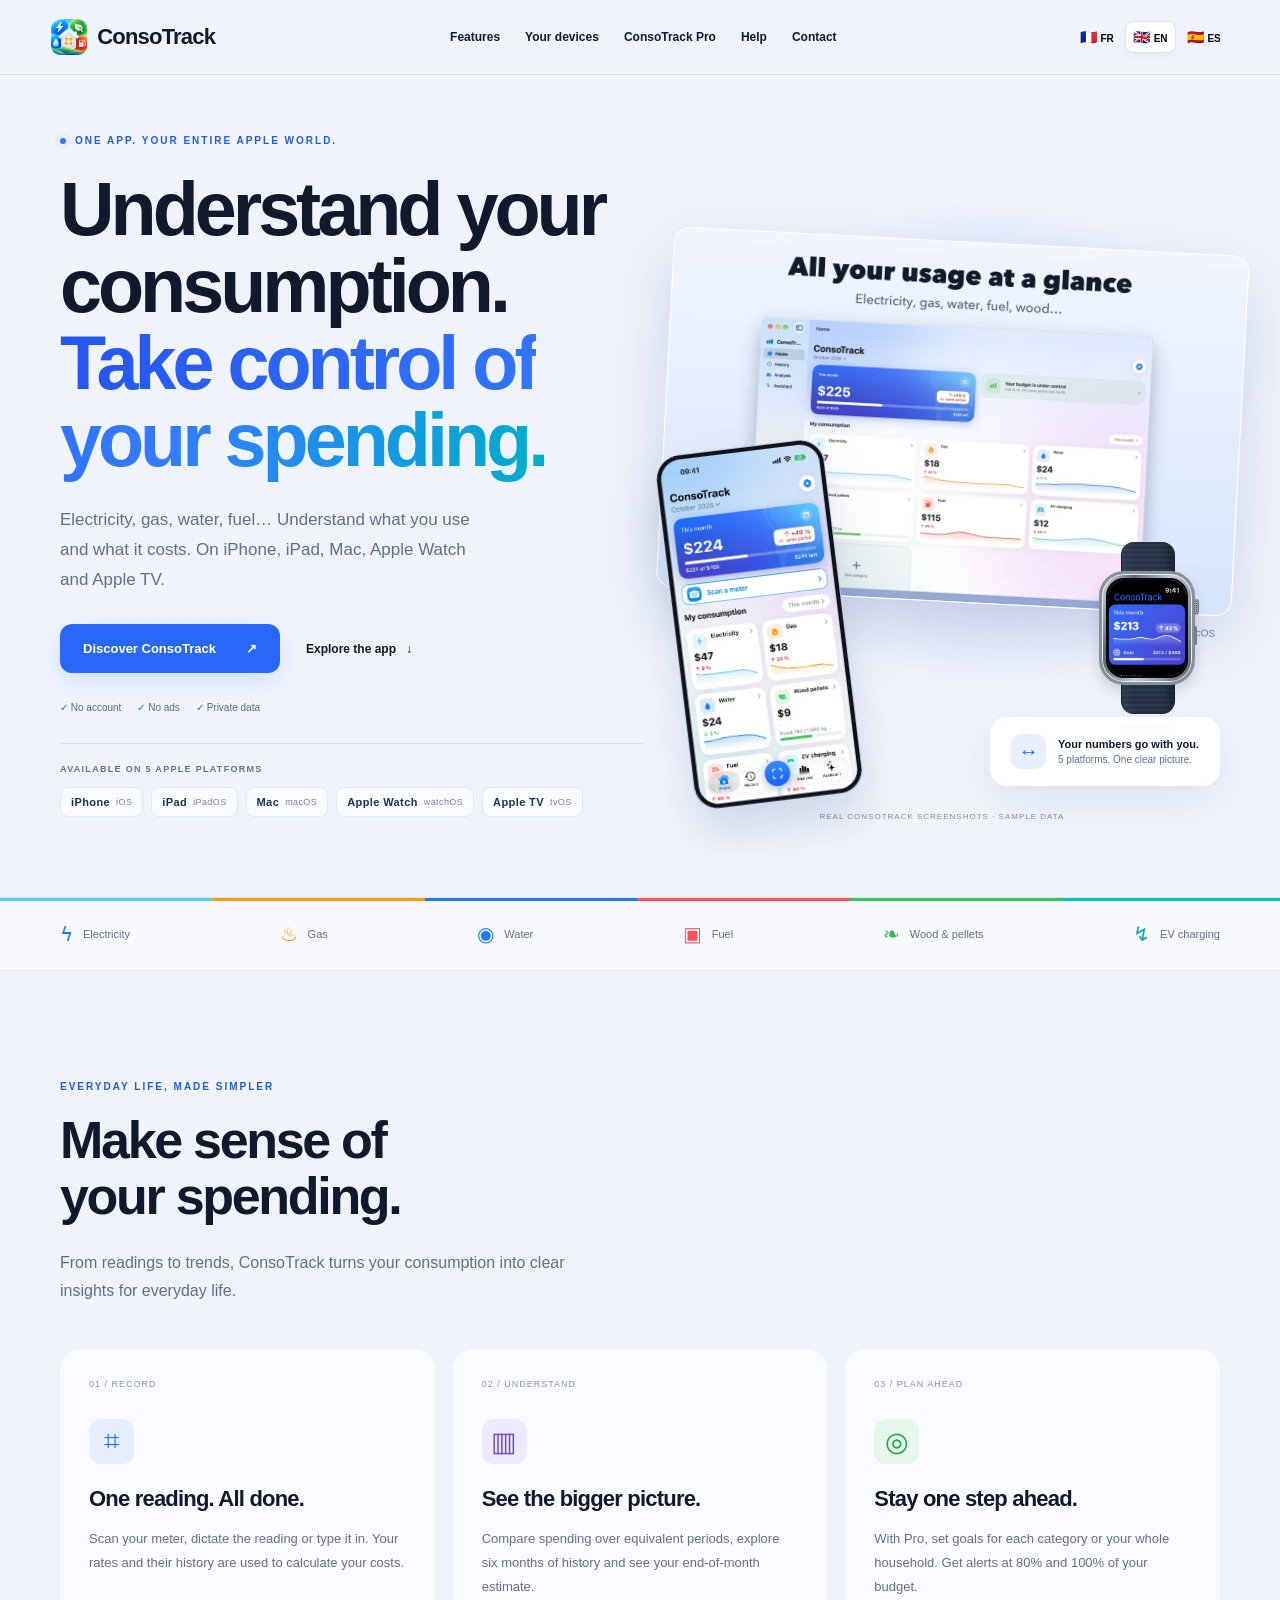
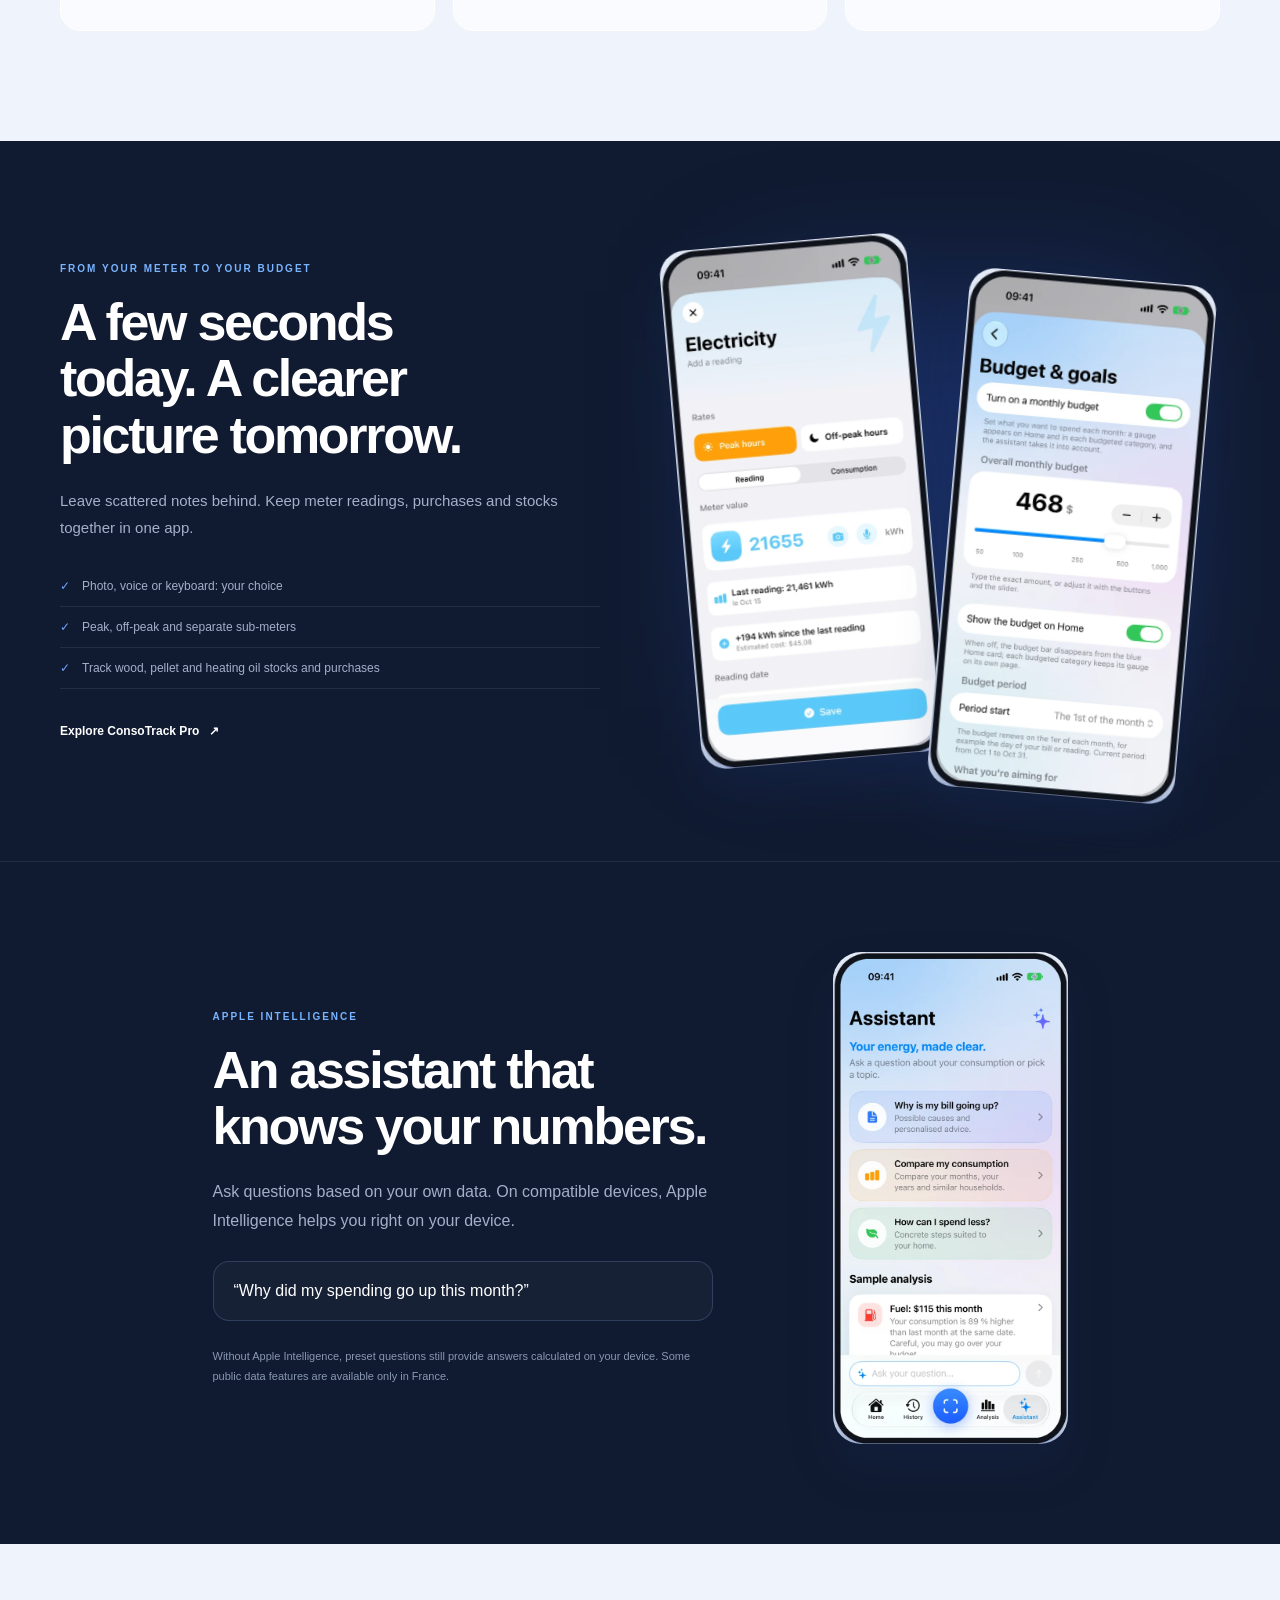
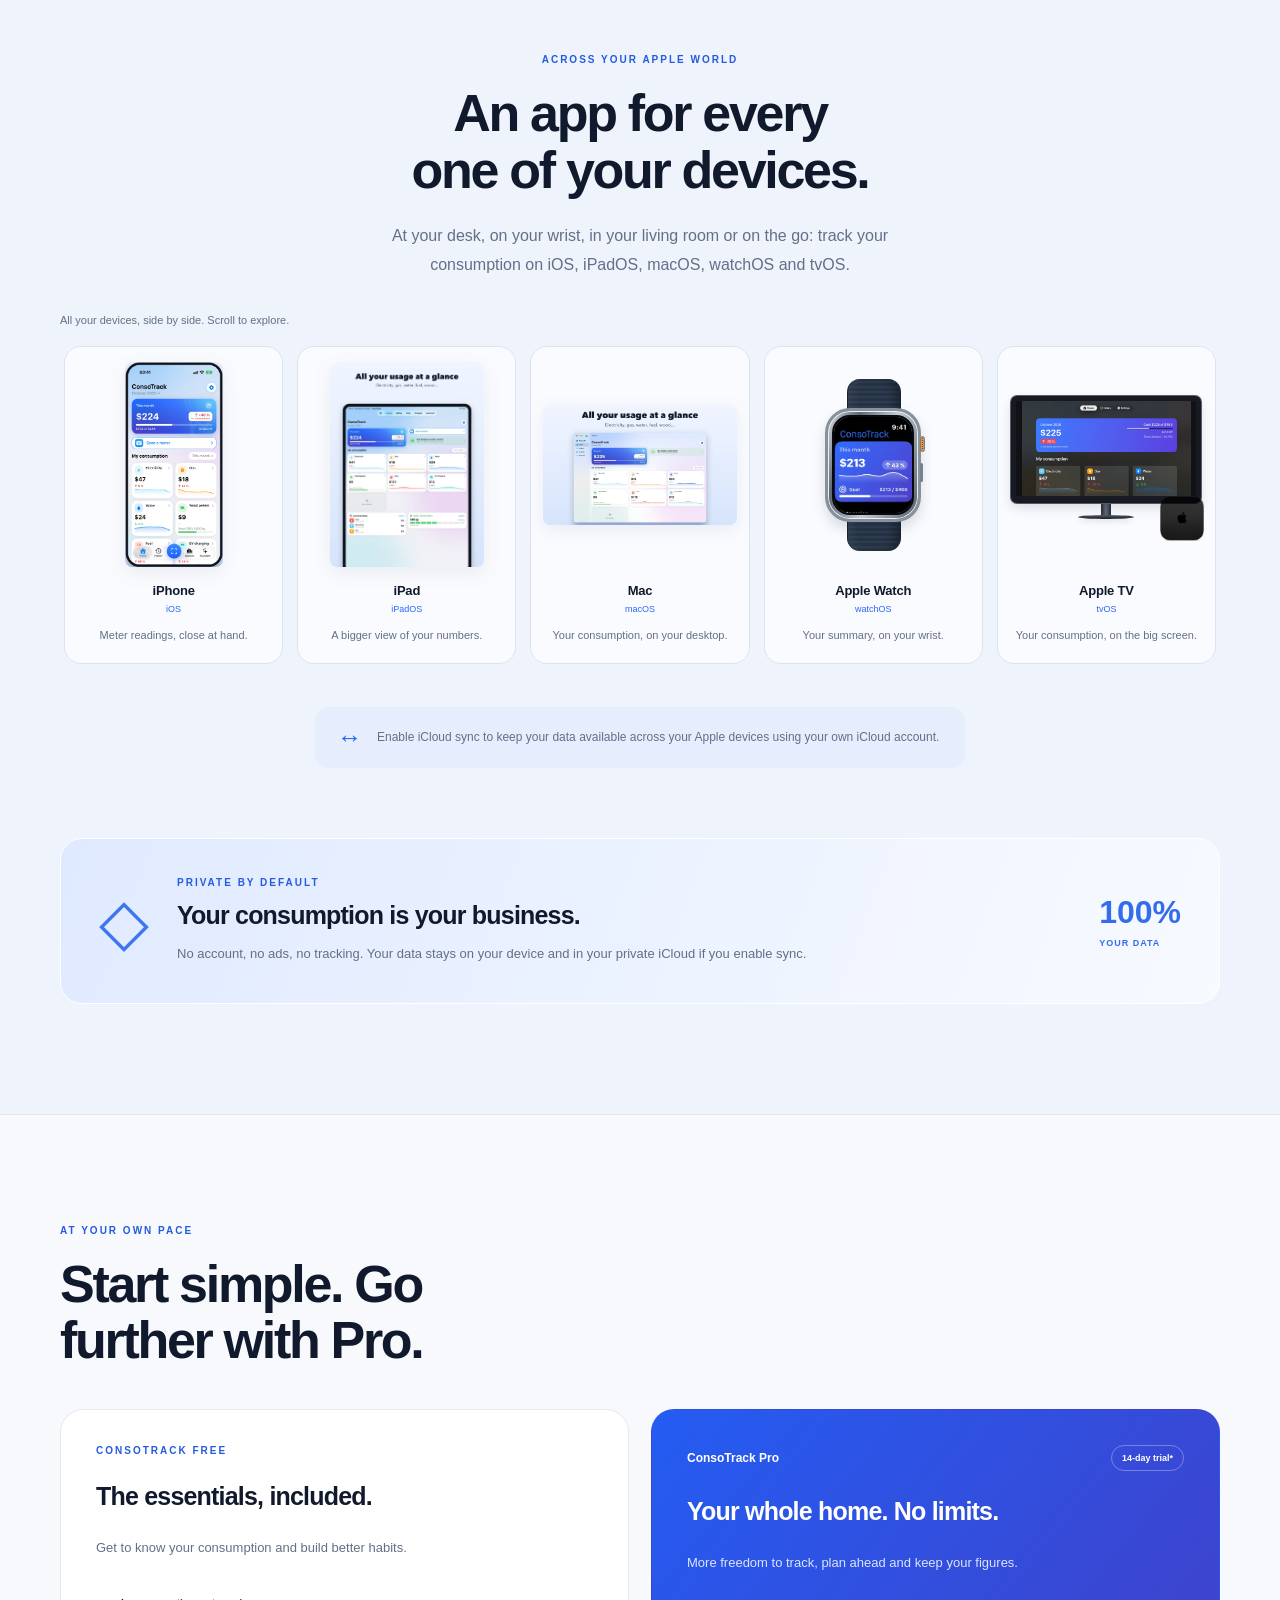
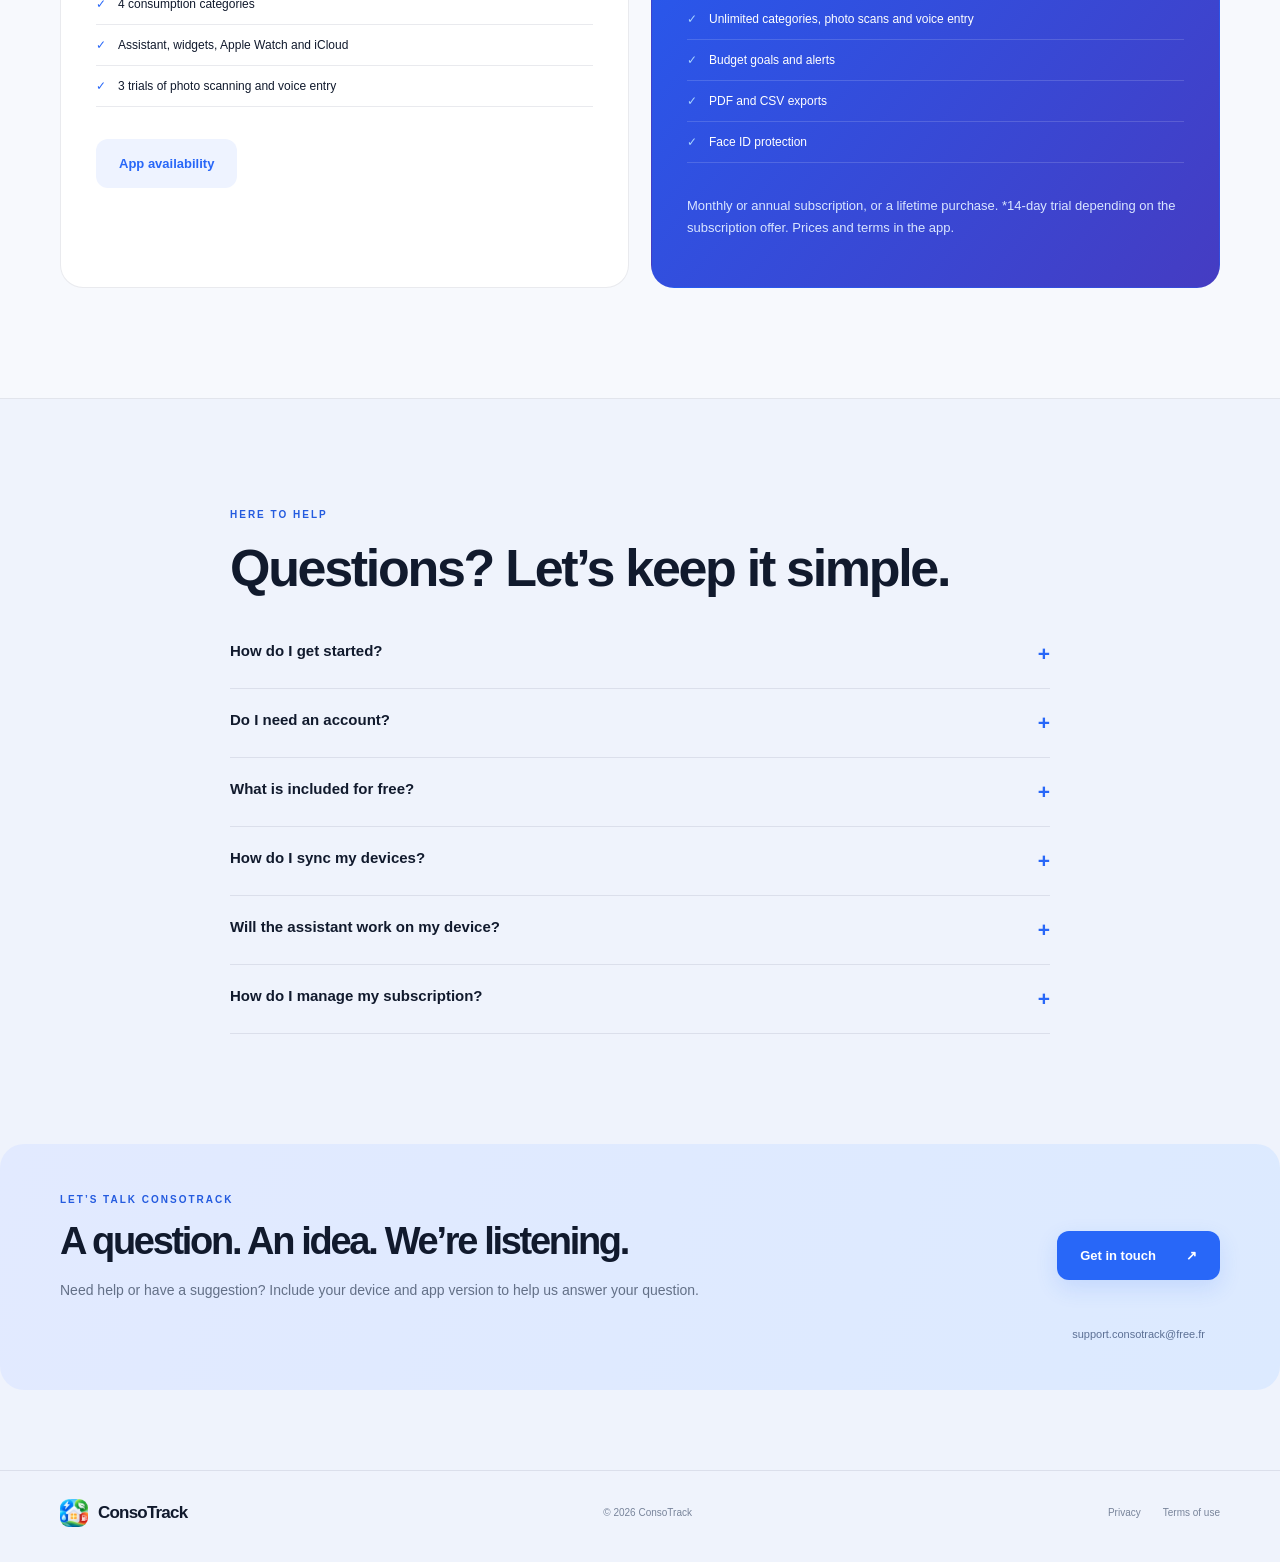
==== commit 8c0994f1: "Restaurer l’en-tête précédent et conserver un seul carrousel dans Vos appareils" ====
--- a/index.html
+++ b/index.html
@@ -1,6 +1,6 @@
-<!doctype html><html lang="fr"><head><meta charset="utf-8"><meta name="viewport" content="width=device-width,initial-scale=1"><title>ConsoTrack — Comprenez votre consommation. Maîtrisez vos dépenses.</title><meta name="description" content="Suivez votre énergie, votre eau et vos dépenses avec ConsoTrack. Sans compte, sans publicité. Sur iPhone, iPad, Mac, Apple Watch et Apple TV."><meta name="theme-color" content="#eff3fc"><link rel="icon" href="assets/icon.png"><link rel="stylesheet" href="landing.css?v=real-appletv-20261017"><script src="app.js?v=real-appletv-20261017" defer></script></head><body>
+<!doctype html><html lang="fr"><head><meta charset="utf-8"><meta name="viewport" content="width=device-width,initial-scale=1"><title>ConsoTrack — Comprenez votre consommation. Maîtrisez vos dépenses.</title><meta name="description" content="Suivez votre énergie, votre eau et vos dépenses avec ConsoTrack. Sans compte, sans publicité. Sur iPhone, iPad, Mac, Apple Watch et Apple TV."><meta name="theme-color" content="#eff3fc"><link rel="icon" href="assets/icon.png"><link rel="stylesheet" href="landing.css?v=single-carousel-20261017"><script src="app.js?v=single-carousel-20261017" defer></script></head><body>
 <header><a class="brand" href="#home"><img src="assets/icon.png" alt="" width="36" height="36">ConsoTrack</a><button class="menu" aria-expanded="false" aria-controls="nav">☰</button><nav id="nav"><a href="#features" data-t="nav1"></a><a href="#devices" data-t="nav2"></a><a href="#pro">ConsoTrack Pro</a><a href="#help" data-t="nav3"></a><a href="#contact" data-t="nav4"></a></nav><div class="languages" aria-label="Language"><button data-lang="fr" aria-label="Français">🇫🇷 <span>FR</span></button><button data-lang="en" aria-label="English">🇬🇧 <span>EN</span></button><button data-lang="es" aria-label="Español">🇪🇸 <span>ES</span></button></div></header>
-<main><section id="home" class="hero wrap"><div class="hero-copy"><div class="eyebrow"><i></i><span data-t="eyebrow"></span></div><h1><span data-t="title1"></span><br><em data-t="title2"></em></h1><p class="lead" data-t="intro"></p><div class="actions"><a class="button" href="#features"><span data-t="discover"></span> <span>↗</span></a><a class="text-link" href="#screens"><span data-t="see"></span> ↓</a></div><div class="promise"><span>✓ <b data-t="noaccount"></b></span><span>✓ <b data-t="noads"></b></span><span>✓ <b data-t="private"></b></span></div><div class="platforms"><span class="platforms-label" data-t="availableOn"></span><div class="platform-chips"><a href="#devices">iPhone <small>iOS</small></a><a href="#devices">iPad <small>iPadOS</small></a><a href="#devices">Mac <small>macOS</small></a><a href="#devices">Apple Watch <small>watchOS</small></a><a href="#devices">Apple TV <small>tvOS</small></a></div></div></div><div class="hero-captures"><div class="capture-rail compact-rail" tabindex="0" role="region" aria-label="ConsoTrack — iPhone, iPad, Mac, Apple Watch, Apple TV"><figure class="capture-card"><div class="capture-image"><img data-shot="01-accueil" data-alt="screenHome" width="600" height="1257"></div><figcaption><strong>iPhone</strong><small>iOS</small></figcaption></figure><figure class="capture-card"><div class="capture-image"><img data-platform="ipad" data-alt="screenIpad"></div><figcaption><strong>iPad</strong><small>iPadOS</small></figcaption></figure><figure class="capture-card"><div class="capture-image"><img data-platform="mac" data-alt="screenMac"></div><figcaption><strong>Mac</strong><small>macOS</small></figcaption></figure><figure class="capture-card"><div class="capture-image"><div class="watch-mockup"><div class="watch-case"><span class="watch-crown" aria-hidden="true"></span><div class="watch-screen"><img data-platform="watch" data-alt="screenWatch"></div></div></div></div><figcaption><strong>Apple Watch</strong><small>watchOS</small></figcaption></figure><figure class="capture-card"><div class="capture-image"><div class="tv-mockup"><div class="tv-case"><img data-platform="appletv" data-alt="screenAppletv"></div><span class="tv-stand" aria-hidden="true"></span><span class="apple-tv-product"><img src="assets/apple-tv-box.jpg" alt="Apple TV 4K" width="478" height="784" loading="lazy"></span></div></div><figcaption><strong>Apple TV</strong><small>tvOS</small></figcaption></figure></div><p class="capture-caption" data-t="realScreens"></p></div></section>
+<main><section id="home" class="hero wrap"><div class="hero-copy"><div class="eyebrow"><i></i><span data-t="eyebrow"></span></div><h1><span data-t="title1"></span><br><em data-t="title2"></em></h1><p class="lead" data-t="intro"></p><div class="actions"><a class="button" href="#features"><span data-t="discover"></span> <span>↗</span></a><a class="text-link" href="#screens"><span data-t="see"></span> ↓</a></div><div class="promise"><span>✓ <b data-t="noaccount"></b></span><span>✓ <b data-t="noads"></b></span><span>✓ <b data-t="private"></b></span></div><div class="platforms"><span class="platforms-label" data-t="availableOn"></span><div class="platform-chips"><a href="#devices">iPhone <small>iOS</small></a><a href="#devices">iPad <small>iPadOS</small></a><a href="#devices">Mac <small>macOS</small></a><a href="#devices">Apple Watch <small>watchOS</small></a><a href="#devices">Apple TV <small>tvOS</small></a></div></div></div><div class="hero-art ecosystem-art"><div class="orb"></div><figure class="hero-mac"><img data-platform="mac" data-alt="screenMac" width="1200" height="750"><figcaption>Mac · macOS</figcaption></figure><img class="phone front" data-shot="01-accueil" data-alt="screenHome" width="600" height="1257"><figure class="hero-watch"><div class="watch-mockup"><div class="watch-case"><span class="watch-crown" aria-hidden="true"></span><div class="watch-screen"><img data-platform="watch" data-alt="screenWatch"></div></div></div><figcaption>Apple Watch</figcaption></figure><div class="floating"><span class="float-icon">↔</span><div><strong data-t="floatTitle"></strong><small data-t="floatText"></small></div></div><span class="art-caption" data-t="realScreens"></span></div></section>
 <div class="spectrum"><div class="wrap energy"><span>ϟ <b data-t="electricity"></b></span><span>♨ <b data-t="gas"></b></span><span>◉ <b data-t="water"></b></span><span>▣ <b data-t="fuel"></b></span><span>❧ <b data-t="wood"></b></span><span>↯ <b data-t="charge"></b></span></div></div>
 <section class="wrap section" id="features"><div class="section-head reveal"><span class="eyebrow" data-t="featuresLabel"></span><h2 data-t="featuresTitle"></h2><p data-t="featuresIntro"></p></div><div class="feature-grid"><article class="feature reveal"><div class="number">01 / <span data-t="record"></span></div><div class="feature-icon blue">⌗</div><h3 data-t="f1"></h3><p data-t="f1p"></p></article><article class="feature reveal"><div class="number">02 / <span data-t="understand"></span></div><div class="feature-icon purple">▥</div><h3 data-t="f2"></h3><p data-t="f2p"></p></article><article class="feature reveal"><div class="number">03 / <span data-t="anticipate"></span></div><div class="feature-icon green">◎</div><h3 data-t="f3"></h3><p data-t="f3p"></p></article></div></section>
 <section class="night" id="screens"><div class="wrap story"><div class="story-copy reveal"><span class="eyebrow" data-t="storyLabel"></span><h2 data-t="storyTitle"></h2><p data-t="storyText"></p><ul><li data-t="story1"></li><li data-t="story2"></li><li data-t="story3"></li></ul><a class="text-link" href="#pro"><span data-t="proSee"></span> ↗</a></div><div class="screen-pair reveal"><img class="phone" data-shot="03-releve" data-alt="screenReading" loading="lazy" width="600" height="1257"><img class="phone" data-shot="09-objectifs" data-alt="screenGoals" loading="lazy" width="600" height="1257"></div></div><div class="wrap assistant"><div class="assistant-copy reveal"><span class="eyebrow">Apple Intelligence</span><h2 data-t="aiTitle"></h2><p data-t="aiText"></p><div class="question" data-t="aiQuestion"></div><span class="small" data-t="aiNote"></span></div><img class="phone reveal" data-shot="05-assistant" data-alt="screenAI" loading="lazy" width="600" height="1257"></div></section>
--- a/landing.css
+++ b/landing.css
@@ -16,3 +16,16 @@
 /* Official Apple TV product photo, displayed without its surrounding whitespace. */
 .apple-tv-product{position:absolute;right:-3px;bottom:-7px;width:44px;height:44px;overflow:hidden;mix-blend-mode:multiply}.capture-image .apple-tv-product img{display:block;width:100%;height:auto;max-width:none;max-height:none;border-radius:0;object-fit:initial;filter:none;transform:translateY(-30.5%)}
 @media(max-width:800px){.apple-tv-product{width:37px;height:37px;right:-3px;bottom:-4px}}
+
+/* Restore the original header; keep one carousel in the devices section. */
+.ecosystem-art{height:650px;isolation:isolate}.hero-mac{position:absolute;top:90px;left:0;right:-20px;margin:0;z-index:1;transform:rotate(3deg)}.hero-mac img{width:100%;height:auto;border:1px solid #fff;border-radius:16px;box-shadow:0 24px 65px #1e397829}.hero-mac figcaption{font-size:10px;color:#71829d;text-align:right;padding:8px 15px}.ecosystem-art .front{width:170px;top:295px;left:10px;z-index:2;border-radius:23px}.hero-watch{position:absolute;right:25px;bottom:70px;margin:0;z-index:3;text-align:center}.hero-watch img{width:94px;border-radius:18px;filter:drop-shadow(0 12px 15px #20375d26)}.hero-watch figcaption{font-size:9px;color:#63748e;padding-top:7px}.ecosystem-art .floating{right:0;bottom:15px;transform:none}.ecosystem-art .art-caption{bottom:-20px;font-size:8px}.ecosystem-art .orb{inset:40px -20px auto auto}
+
+.hero{display:grid;grid-template-columns:1.05fr 1fr;gap:20px;min-height:760px;padding-top:60px;padding-bottom:80px;overflow:hidden;align-items:center}
+.hero-copy{max-width:none;margin:0;text-align:left}.hero-copy>.eyebrow{justify-content:flex-start;font-size:10px;letter-spacing:2px}
+.hero h1{font-size:clamp(50px,5.9vw,78px);line-height:1.02;letter-spacing:-4px;margin:25px 0 26px}
+.hero .lead{max-width:425px;margin:0;font-size:17px}.hero .actions,.hero .promise{justify-content:flex-start}
+.hero .platforms{border-top:1px solid var(--line);padding-top:20px;margin-top:30px}.platform-chips{justify-content:flex-start}
+.hero-watch .watch-mockup{margin:29px 0}.hero-watch .watch-screen img{width:100%;height:100%;max-width:none;max-height:none;object-fit:cover;border-radius:0;filter:none}.hero-watch img{height:auto}
+@media(max-width:1100px) and (min-width:801px){.hero h1{font-size:60px}.ecosystem-art .front{width:155px;left:0}.hero-mac{right:-15px}.hero-watch{right:0}}
+@media(max-width:800px){.hero{grid-template-columns:1fr;padding-top:55px;padding-bottom:35px;gap:15px;min-height:0}.hero-copy{max-width:560px}.hero h1{font-size:clamp(47px,10vw,70px);letter-spacing:-2.7px}.hero .lead{font-size:15px;max-width:100%}.hero .actions{gap:26px}.hero .promise{gap:10px}.hero-copy>.eyebrow{font-size:10px;letter-spacing:2px}.hero .platforms{margin-top:25px;padding-top:20px}.ecosystem-art{height:570px;max-width:500px;margin-top:10px}.hero-mac{top:30px;right:0;left:0}.ecosystem-art .front{width:155px;top:190px;left:18px}.hero-watch{right:22px;bottom:95px}.hero-watch .watch-mockup{margin:23px 0}.ecosystem-art .floating{right:0;bottom:28px}.ecosystem-art .art-caption{bottom:0;font-size:7px;letter-spacing:.5px}.platform-chips a{font-size:11px;padding:8px 10px}}
+@media(max-width:400px){.ecosystem-art{height:520px}.ecosystem-art .front{top:160px;width:145px;left:12px}.hero-watch{bottom:100px}.hero-mac{top:20px}}
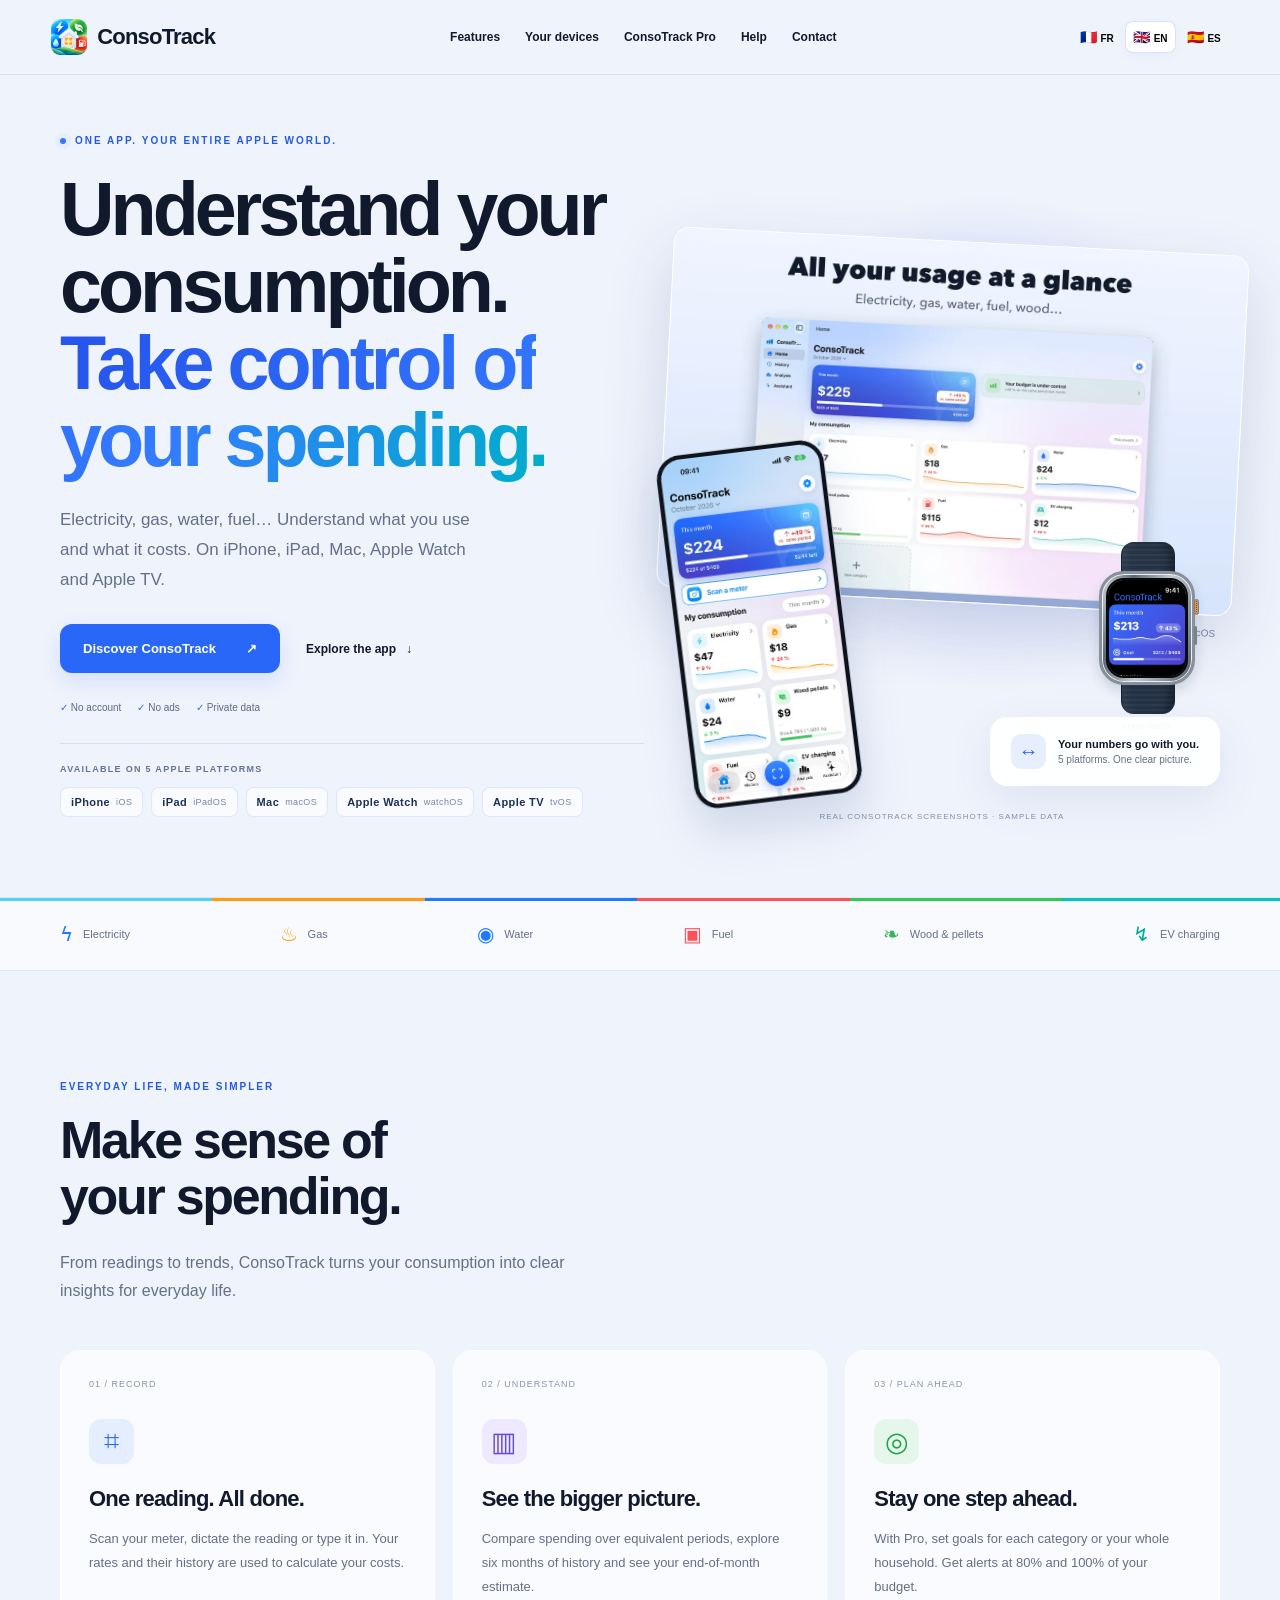
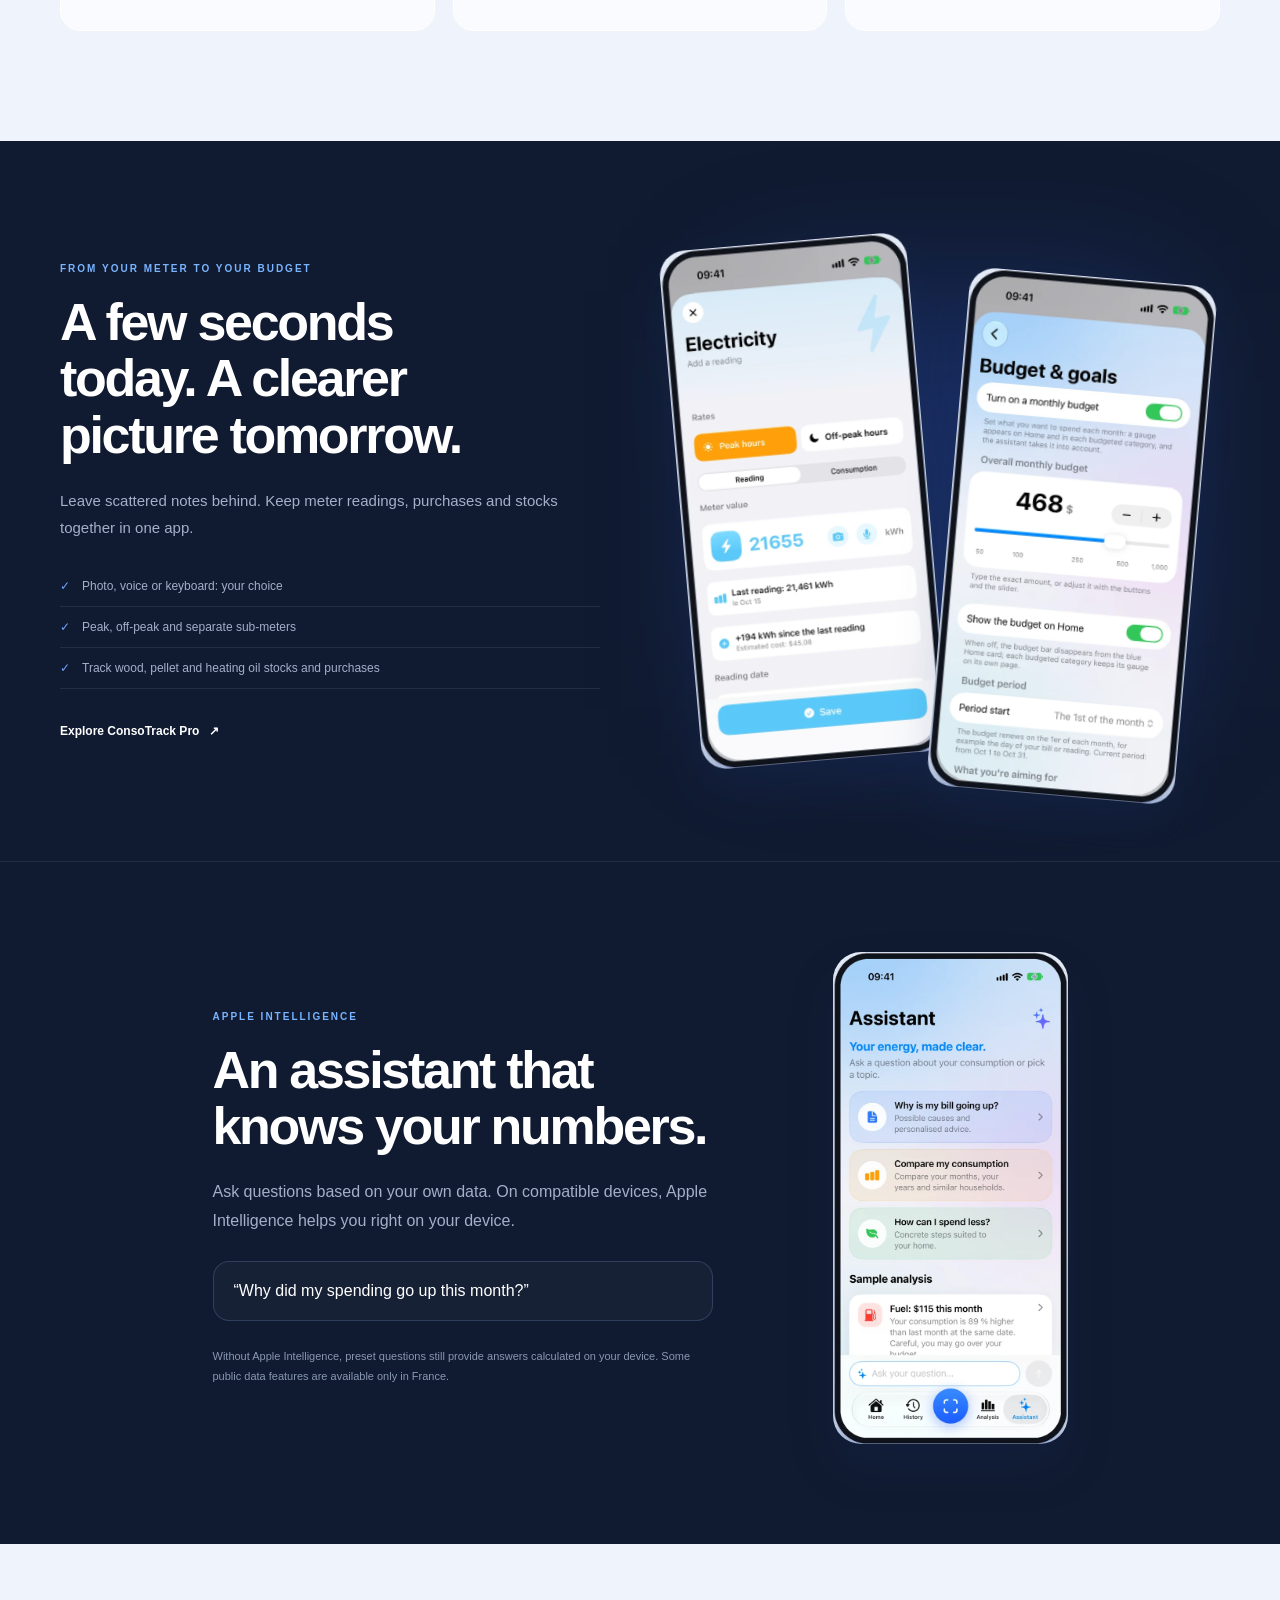
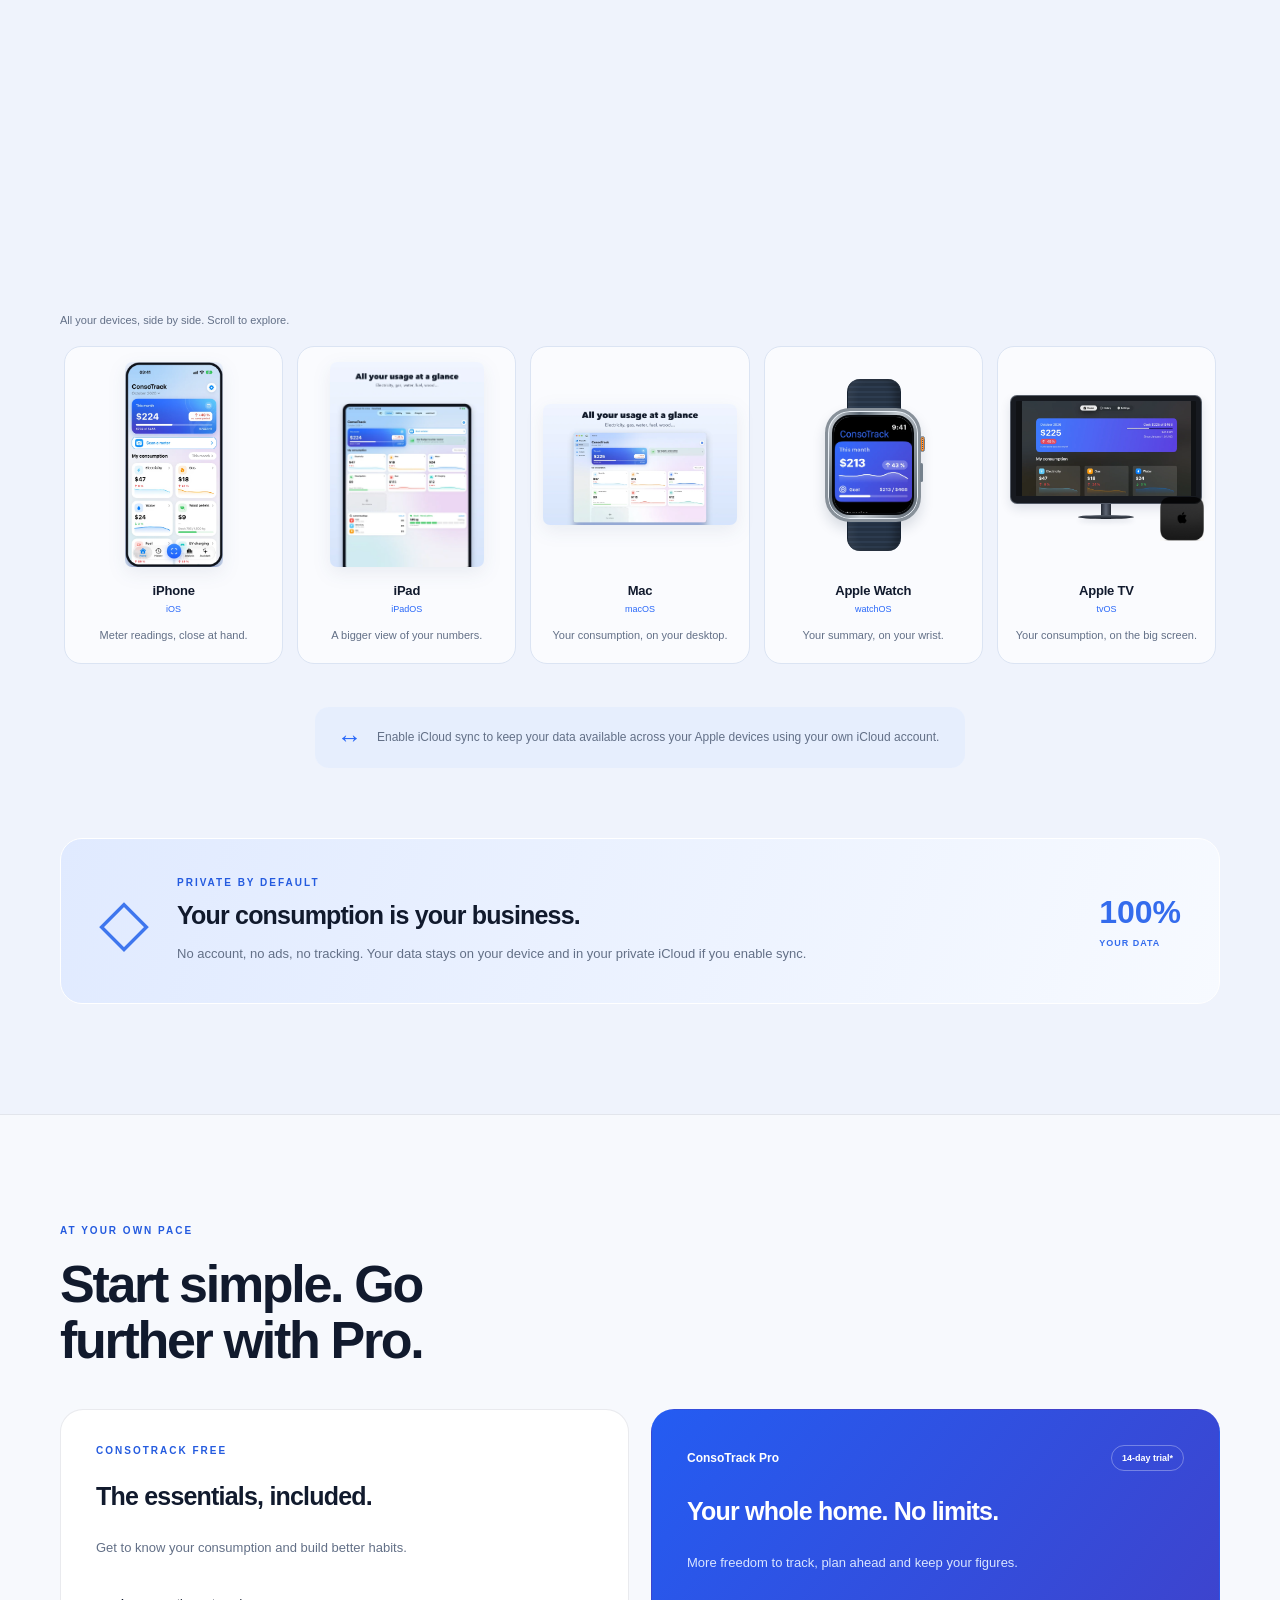
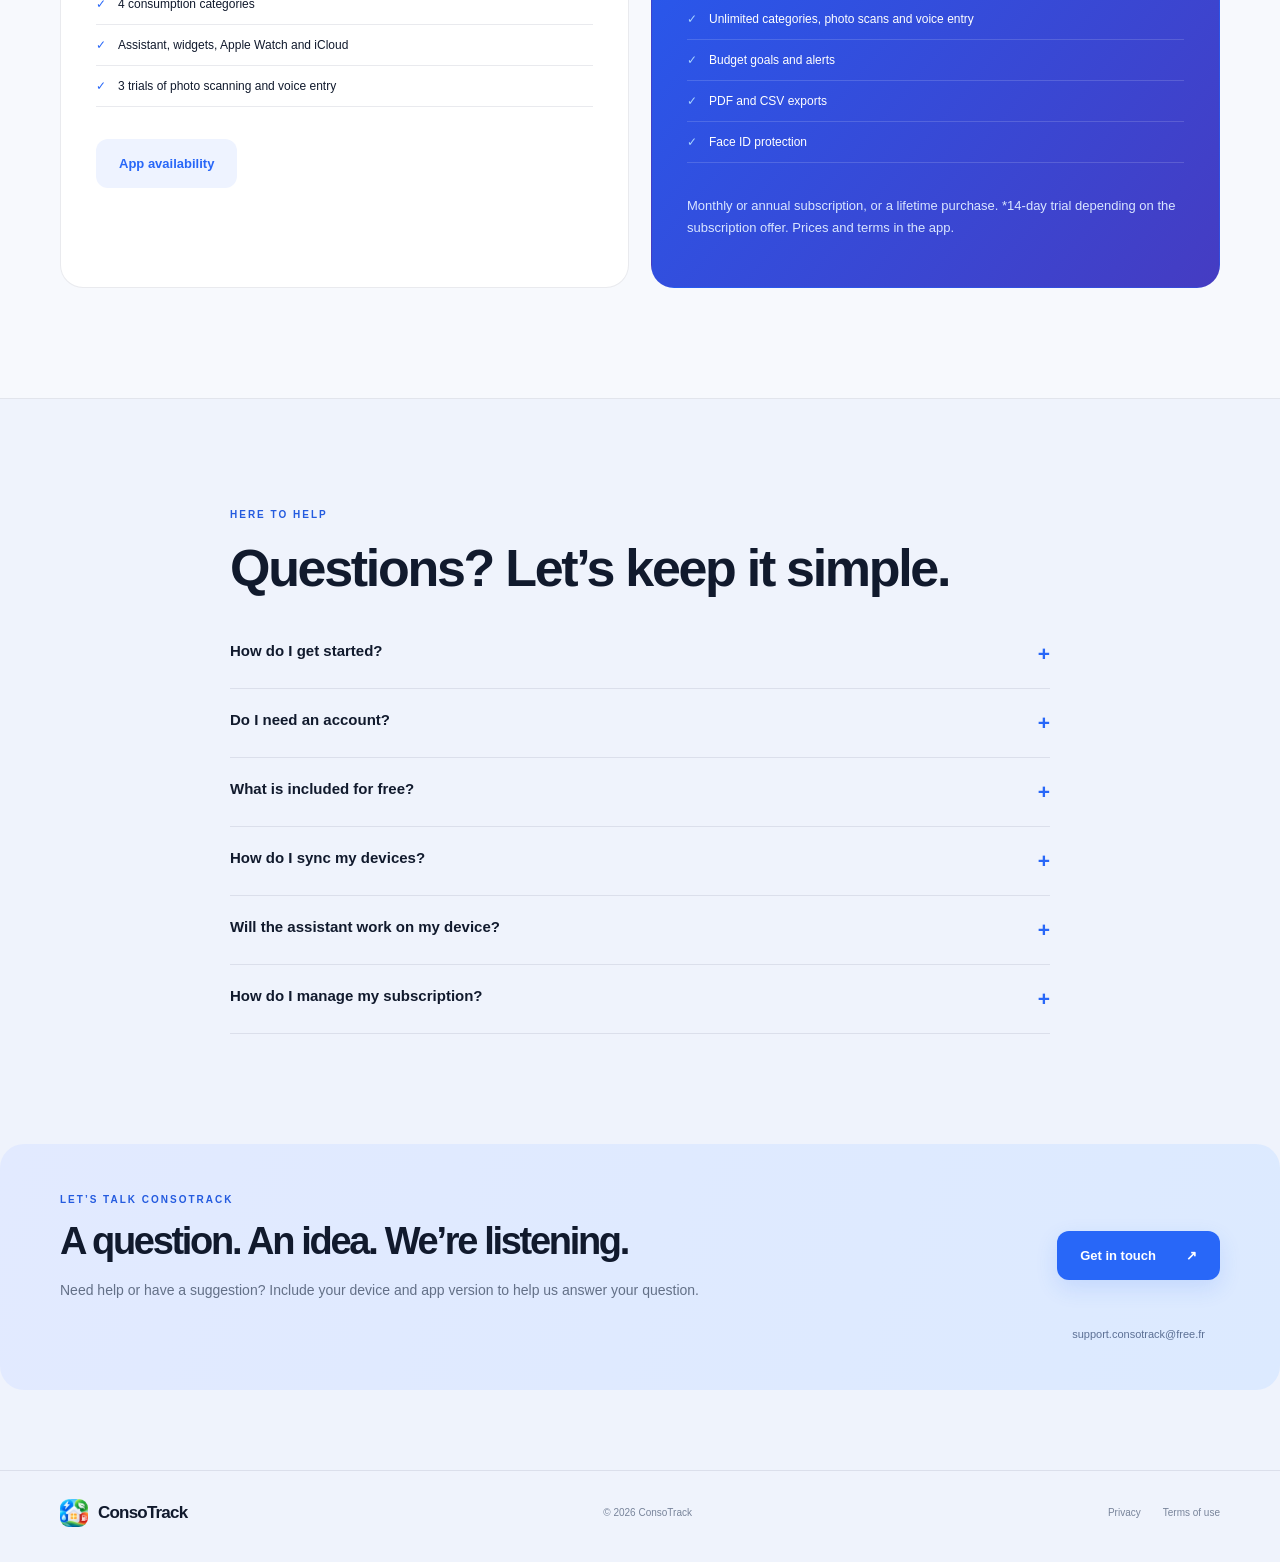
==== commit 79fe4c22: "Animer les appareils avec flottement doux, apparition décalée et survol accessible" ====
--- a/index.html
+++ b/index.html
@@ -1,10 +1,10 @@
-<!doctype html><html lang="fr"><head><meta charset="utf-8"><meta name="viewport" content="width=device-width,initial-scale=1"><title>ConsoTrack — Comprenez votre consommation. Maîtrisez vos dépenses.</title><meta name="description" content="Suivez votre énergie, votre eau et vos dépenses avec ConsoTrack. Sans compte, sans publicité. Sur iPhone, iPad, Mac, Apple Watch et Apple TV."><meta name="theme-color" content="#eff3fc"><link rel="icon" href="assets/icon.png"><link rel="stylesheet" href="landing.css?v=single-carousel-20261017"><script src="app.js?v=single-carousel-20261017" defer></script></head><body>
+<!doctype html><html lang="fr"><head><meta charset="utf-8"><meta name="viewport" content="width=device-width,initial-scale=1"><title>ConsoTrack — Comprenez votre consommation. Maîtrisez vos dépenses.</title><meta name="description" content="Suivez votre énergie, votre eau et vos dépenses avec ConsoTrack. Sans compte, sans publicité. Sur iPhone, iPad, Mac, Apple Watch et Apple TV."><meta name="theme-color" content="#eff3fc"><link rel="icon" href="assets/icon.png"><link rel="stylesheet" href="landing.css?v=device-motion-20261017"><script src="app.js?v=device-motion-20261017" defer></script></head><body>
 <header><a class="brand" href="#home"><img src="assets/icon.png" alt="" width="36" height="36">ConsoTrack</a><button class="menu" aria-expanded="false" aria-controls="nav">☰</button><nav id="nav"><a href="#features" data-t="nav1"></a><a href="#devices" data-t="nav2"></a><a href="#pro">ConsoTrack Pro</a><a href="#help" data-t="nav3"></a><a href="#contact" data-t="nav4"></a></nav><div class="languages" aria-label="Language"><button data-lang="fr" aria-label="Français">🇫🇷 <span>FR</span></button><button data-lang="en" aria-label="English">🇬🇧 <span>EN</span></button><button data-lang="es" aria-label="Español">🇪🇸 <span>ES</span></button></div></header>
 <main><section id="home" class="hero wrap"><div class="hero-copy"><div class="eyebrow"><i></i><span data-t="eyebrow"></span></div><h1><span data-t="title1"></span><br><em data-t="title2"></em></h1><p class="lead" data-t="intro"></p><div class="actions"><a class="button" href="#features"><span data-t="discover"></span> <span>↗</span></a><a class="text-link" href="#screens"><span data-t="see"></span> ↓</a></div><div class="promise"><span>✓ <b data-t="noaccount"></b></span><span>✓ <b data-t="noads"></b></span><span>✓ <b data-t="private"></b></span></div><div class="platforms"><span class="platforms-label" data-t="availableOn"></span><div class="platform-chips"><a href="#devices">iPhone <small>iOS</small></a><a href="#devices">iPad <small>iPadOS</small></a><a href="#devices">Mac <small>macOS</small></a><a href="#devices">Apple Watch <small>watchOS</small></a><a href="#devices">Apple TV <small>tvOS</small></a></div></div></div><div class="hero-art ecosystem-art"><div class="orb"></div><figure class="hero-mac"><img data-platform="mac" data-alt="screenMac" width="1200" height="750"><figcaption>Mac · macOS</figcaption></figure><img class="phone front" data-shot="01-accueil" data-alt="screenHome" width="600" height="1257"><figure class="hero-watch"><div class="watch-mockup"><div class="watch-case"><span class="watch-crown" aria-hidden="true"></span><div class="watch-screen"><img data-platform="watch" data-alt="screenWatch"></div></div></div><figcaption>Apple Watch</figcaption></figure><div class="floating"><span class="float-icon">↔</span><div><strong data-t="floatTitle"></strong><small data-t="floatText"></small></div></div><span class="art-caption" data-t="realScreens"></span></div></section>
 <div class="spectrum"><div class="wrap energy"><span>ϟ <b data-t="electricity"></b></span><span>♨ <b data-t="gas"></b></span><span>◉ <b data-t="water"></b></span><span>▣ <b data-t="fuel"></b></span><span>❧ <b data-t="wood"></b></span><span>↯ <b data-t="charge"></b></span></div></div>
 <section class="wrap section" id="features"><div class="section-head reveal"><span class="eyebrow" data-t="featuresLabel"></span><h2 data-t="featuresTitle"></h2><p data-t="featuresIntro"></p></div><div class="feature-grid"><article class="feature reveal"><div class="number">01 / <span data-t="record"></span></div><div class="feature-icon blue">⌗</div><h3 data-t="f1"></h3><p data-t="f1p"></p></article><article class="feature reveal"><div class="number">02 / <span data-t="understand"></span></div><div class="feature-icon purple">▥</div><h3 data-t="f2"></h3><p data-t="f2p"></p></article><article class="feature reveal"><div class="number">03 / <span data-t="anticipate"></span></div><div class="feature-icon green">◎</div><h3 data-t="f3"></h3><p data-t="f3p"></p></article></div></section>
 <section class="night" id="screens"><div class="wrap story"><div class="story-copy reveal"><span class="eyebrow" data-t="storyLabel"></span><h2 data-t="storyTitle"></h2><p data-t="storyText"></p><ul><li data-t="story1"></li><li data-t="story2"></li><li data-t="story3"></li></ul><a class="text-link" href="#pro"><span data-t="proSee"></span> ↗</a></div><div class="screen-pair reveal"><img class="phone" data-shot="03-releve" data-alt="screenReading" loading="lazy" width="600" height="1257"><img class="phone" data-shot="09-objectifs" data-alt="screenGoals" loading="lazy" width="600" height="1257"></div></div><div class="wrap assistant"><div class="assistant-copy reveal"><span class="eyebrow">Apple Intelligence</span><h2 data-t="aiTitle"></h2><p data-t="aiText"></p><div class="question" data-t="aiQuestion"></div><span class="small" data-t="aiNote"></span></div><img class="phone reveal" data-shot="05-assistant" data-alt="screenAI" loading="lazy" width="600" height="1257"></div></section>
-<section class="wrap section" id="devices"><div class="section-head center reveal"><span class="eyebrow" data-t="devicesLabel"></span><h2 data-t="devicesTitle"></h2><p data-t="devicesText"></p></div><div class="carousel-controls"><span data-t="carouselHint"></span><div><button type="button" data-scroll="-1" data-t="previous"></button><button type="button" data-scroll="1" data-t="next"></button></div></div><div class="device-tabs capture-rail detail-rail" id="platform-carousel" tabindex="0" role="region" aria-label="Appareils"><figure class="capture-card"><div class="capture-image"><img data-shot="01-accueil" data-alt="screenHome" width="600" height="1257"></div><figcaption><strong>iPhone</strong><small>iOS</small><span class="platform-description" data-t="iphoneShort"></span></figcaption></figure><figure class="capture-card"><div class="capture-image"><img data-platform="ipad" data-alt="screenIpad"></div><figcaption><strong>iPad</strong><small>iPadOS</small><span class="platform-description" data-t="ipadShort"></span></figcaption></figure><figure class="capture-card"><div class="capture-image"><img data-platform="mac" data-alt="screenMac"></div><figcaption><strong>Mac</strong><small>macOS</small><span class="platform-description" data-t="macShort"></span></figcaption></figure><figure class="capture-card"><div class="capture-image"><div class="watch-mockup"><div class="watch-case"><span class="watch-crown" aria-hidden="true"></span><div class="watch-screen"><img data-platform="watch" data-alt="screenWatch"></div></div></div></div><figcaption><strong>Apple Watch</strong><small>watchOS</small><span class="platform-description" data-t="watchShort"></span></figcaption></figure><figure class="capture-card"><div class="capture-image"><div class="tv-mockup"><div class="tv-case"><img data-platform="appletv" data-alt="screenAppletv"></div><span class="tv-stand" aria-hidden="true"></span><span class="apple-tv-product"><img src="assets/apple-tv-box.jpg" alt="Apple TV 4K" width="478" height="784" loading="lazy"></span></div></div><figcaption><strong>Apple TV</strong><small>tvOS</small><span class="platform-description" data-t="appletvShort"></span></figcaption></figure></div><div class="sync-note"><span aria-hidden="true">↔</span><p data-t="syncText"></p></div><div class="privacy reveal"><div class="shield">◇</div><div><span class="eyebrow" data-t="privacyLabel"></span><h3 data-t="privacyTitle"></h3><p data-t="privacyText"></p></div><span class="privacy-mark">100%<small data-t="yourData"></small></span></div></section>
+<section class="wrap section" id="devices"><div class="section-head center reveal"><span class="eyebrow" data-t="devicesLabel"></span><h2 data-t="devicesTitle"></h2><p data-t="devicesText"></p></div><div class="carousel-controls"><span data-t="carouselHint"></span><div><button type="button" data-scroll="-1" data-t="previous"></button><button type="button" data-scroll="1" data-t="next"></button></div></div><div class="device-tabs capture-rail detail-rail" id="platform-carousel" tabindex="0" role="region" aria-label="Appareils"><figure class="capture-card reveal"><div class="capture-image"><img data-shot="01-accueil" data-alt="screenHome" width="600" height="1257"></div><figcaption><strong>iPhone</strong><small>iOS</small><span class="platform-description" data-t="iphoneShort"></span></figcaption></figure><figure class="capture-card reveal"><div class="capture-image"><img data-platform="ipad" data-alt="screenIpad"></div><figcaption><strong>iPad</strong><small>iPadOS</small><span class="platform-description" data-t="ipadShort"></span></figcaption></figure><figure class="capture-card reveal"><div class="capture-image"><img data-platform="mac" data-alt="screenMac"></div><figcaption><strong>Mac</strong><small>macOS</small><span class="platform-description" data-t="macShort"></span></figcaption></figure><figure class="capture-card reveal"><div class="capture-image"><div class="watch-mockup"><div class="watch-case"><span class="watch-crown" aria-hidden="true"></span><div class="watch-screen"><img data-platform="watch" data-alt="screenWatch"></div></div></div></div><figcaption><strong>Apple Watch</strong><small>watchOS</small><span class="platform-description" data-t="watchShort"></span></figcaption></figure><figure class="capture-card reveal"><div class="capture-image"><div class="tv-mockup"><div class="tv-case"><img data-platform="appletv" data-alt="screenAppletv"></div><span class="tv-stand" aria-hidden="true"></span><span class="apple-tv-product"><img src="assets/apple-tv-box.jpg" alt="Apple TV 4K" width="478" height="784" loading="lazy"></span></div></div><figcaption><strong>Apple TV</strong><small>tvOS</small><span class="platform-description" data-t="appletvShort"></span></figcaption></figure></div><div class="sync-note"><span aria-hidden="true">↔</span><p data-t="syncText"></p></div><div class="privacy reveal"><div class="shield">◇</div><div><span class="eyebrow" data-t="privacyLabel"></span><h3 data-t="privacyTitle"></h3><p data-t="privacyText"></p></div><span class="privacy-mark">100%<small data-t="yourData"></small></span></div></section>
 <section class="section pro-section" id="pro"><div class="wrap"><div class="section-head reveal"><span class="eyebrow" data-t="proLabel"></span><h2 data-t="proTitle"></h2></div><div class="plans"><article class="plan"><span class="eyebrow" data-t="free"></span><h3 data-t="freeTitle"></h3><p data-t="freeText"></p><ul><li data-t="free1"></li><li data-t="free2"></li><li data-t="free3"></li></ul><a class="button secondary" href="#contact" data-t="availability"></a></article><article class="plan premium"><div class="plan-top"><span>ConsoTrack Pro</span><span class="trial" data-t="trial"></span></div><h3 data-t="proCardTitle"></h3><p data-t="proCardText"></p><ul><li data-t="pro1"></li><li data-t="pro2"></li><li data-t="pro3"></li><li data-t="pro4"></li></ul><p class="small" data-t="proPrice"></p></article></div></div></section>
 <section class="wrap section faq" id="help"><span class="eyebrow" data-t="helpLabel"></span><h2 data-t="helpTitle"></h2><div id="questions"></div></section>
 <section class="wrap contact" id="contact"><div><span class="eyebrow" data-t="contactLabel"></span><h2 data-t="contactTitle"></h2><p data-t="contactText"></p></div><a class="button" href="mailto:support.consotrack@free.fr"><span data-t="contactButton"></span> ↗</a><a class="mail" href="mailto:support.consotrack@free.fr">support.consotrack@free.fr</a></section></main>
--- a/landing.css
+++ b/landing.css
@@ -29,3 +29,31 @@
 @media(max-width:1100px) and (min-width:801px){.hero h1{font-size:60px}.ecosystem-art .front{width:155px;left:0}.hero-mac{right:-15px}.hero-watch{right:0}}
 @media(max-width:800px){.hero{grid-template-columns:1fr;padding-top:55px;padding-bottom:35px;gap:15px;min-height:0}.hero-copy{max-width:560px}.hero h1{font-size:clamp(47px,10vw,70px);letter-spacing:-2.7px}.hero .lead{font-size:15px;max-width:100%}.hero .actions{gap:26px}.hero .promise{gap:10px}.hero-copy>.eyebrow{font-size:10px;letter-spacing:2px}.hero .platforms{margin-top:25px;padding-top:20px}.ecosystem-art{height:570px;max-width:500px;margin-top:10px}.hero-mac{top:30px;right:0;left:0}.ecosystem-art .front{width:155px;top:190px;left:18px}.hero-watch{right:22px;bottom:95px}.hero-watch .watch-mockup{margin:23px 0}.ecosystem-art .floating{right:0;bottom:28px}.ecosystem-art .art-caption{bottom:0;font-size:7px;letter-spacing:.5px}.platform-chips a{font-size:11px;padding:8px 10px}}
 @media(max-width:400px){.ecosystem-art{height:520px}.ecosystem-art .front{top:160px;width:145px;left:12px}.hero-watch{bottom:100px}.hero-mac{top:20px}}
+
+/* Soft device motion, with a staggered entrance and a quiet hover response. */
+@media(prefers-reduced-motion:no-preference){
+ .ecosystem-art{animation:device-scene-in 1.1s ease-out both}
+ .ecosystem-art .hero-mac{animation:device-drift 8s ease-in-out infinite;animation-delay:-2s}
+ .ecosystem-art .front{animation:device-drift 6.5s ease-in-out infinite;animation-delay:-.8s}
+ .ecosystem-art .hero-watch{animation:device-drift 7.2s ease-in-out infinite;animation-delay:-3.5s}
+ .ecosystem-art .floating{animation:device-drift 9s ease-in-out infinite;animation-delay:-4s}
+ .capture-card{transition:opacity .7s ease,transform .65s cubic-bezier(.2,.7,.3,1),box-shadow .3s,border-color .3s}
+ .capture-card:nth-child(2){transition-delay:.08s;--device-delay:-1.4s}
+ .capture-card:nth-child(3){transition-delay:.16s;--device-delay:-3s}
+ .capture-card:nth-child(4){transition-delay:.24s;--device-delay:-4.2s}
+ .capture-card:nth-child(5){transition-delay:.32s}
+ .capture-card .capture-image>img,.capture-card .watch-mockup{animation:thumbnail-drift 7s ease-in-out infinite;animation-delay:var(--device-delay,0s)}
+ .capture-card:not(.visible) .capture-image>img,.capture-card:not(.visible) .watch-mockup{animation-play-state:paused}
+ @keyframes device-scene-in{from{opacity:0}to{opacity:1}}
+ @keyframes device-drift{0%,100%{translate:0 0}50%{translate:0 -11px}}
+ @keyframes thumbnail-drift{0%,100%{translate:0 0;rotate:0deg}50%{translate:0 -5px;rotate:.8deg}}
+}
+@media(hover:hover) and (pointer:fine) and (prefers-reduced-motion:no-preference){
+ .capture-card.visible:hover{transform:translateY(-6px);box-shadow:0 14px 30px #204c9317;border-color:#9db9ec;transition-delay:0s}
+ .capture-card:hover .capture-image>img,.capture-card:hover .watch-mockup{animation-play-state:paused}
+ .ecosystem-art .hero-mac,.ecosystem-art .front,.ecosystem-art .hero-watch{transition:filter .3s}
+ .ecosystem-art .hero-mac:hover,.ecosystem-art .front:hover,.ecosystem-art .hero-watch:hover{animation-play-state:paused}
+}
+@media(max-width:800px) and (prefers-reduced-motion:no-preference){
+ @keyframes device-drift{0%,100%{translate:0 0}50%{translate:0 -7px}}
+}
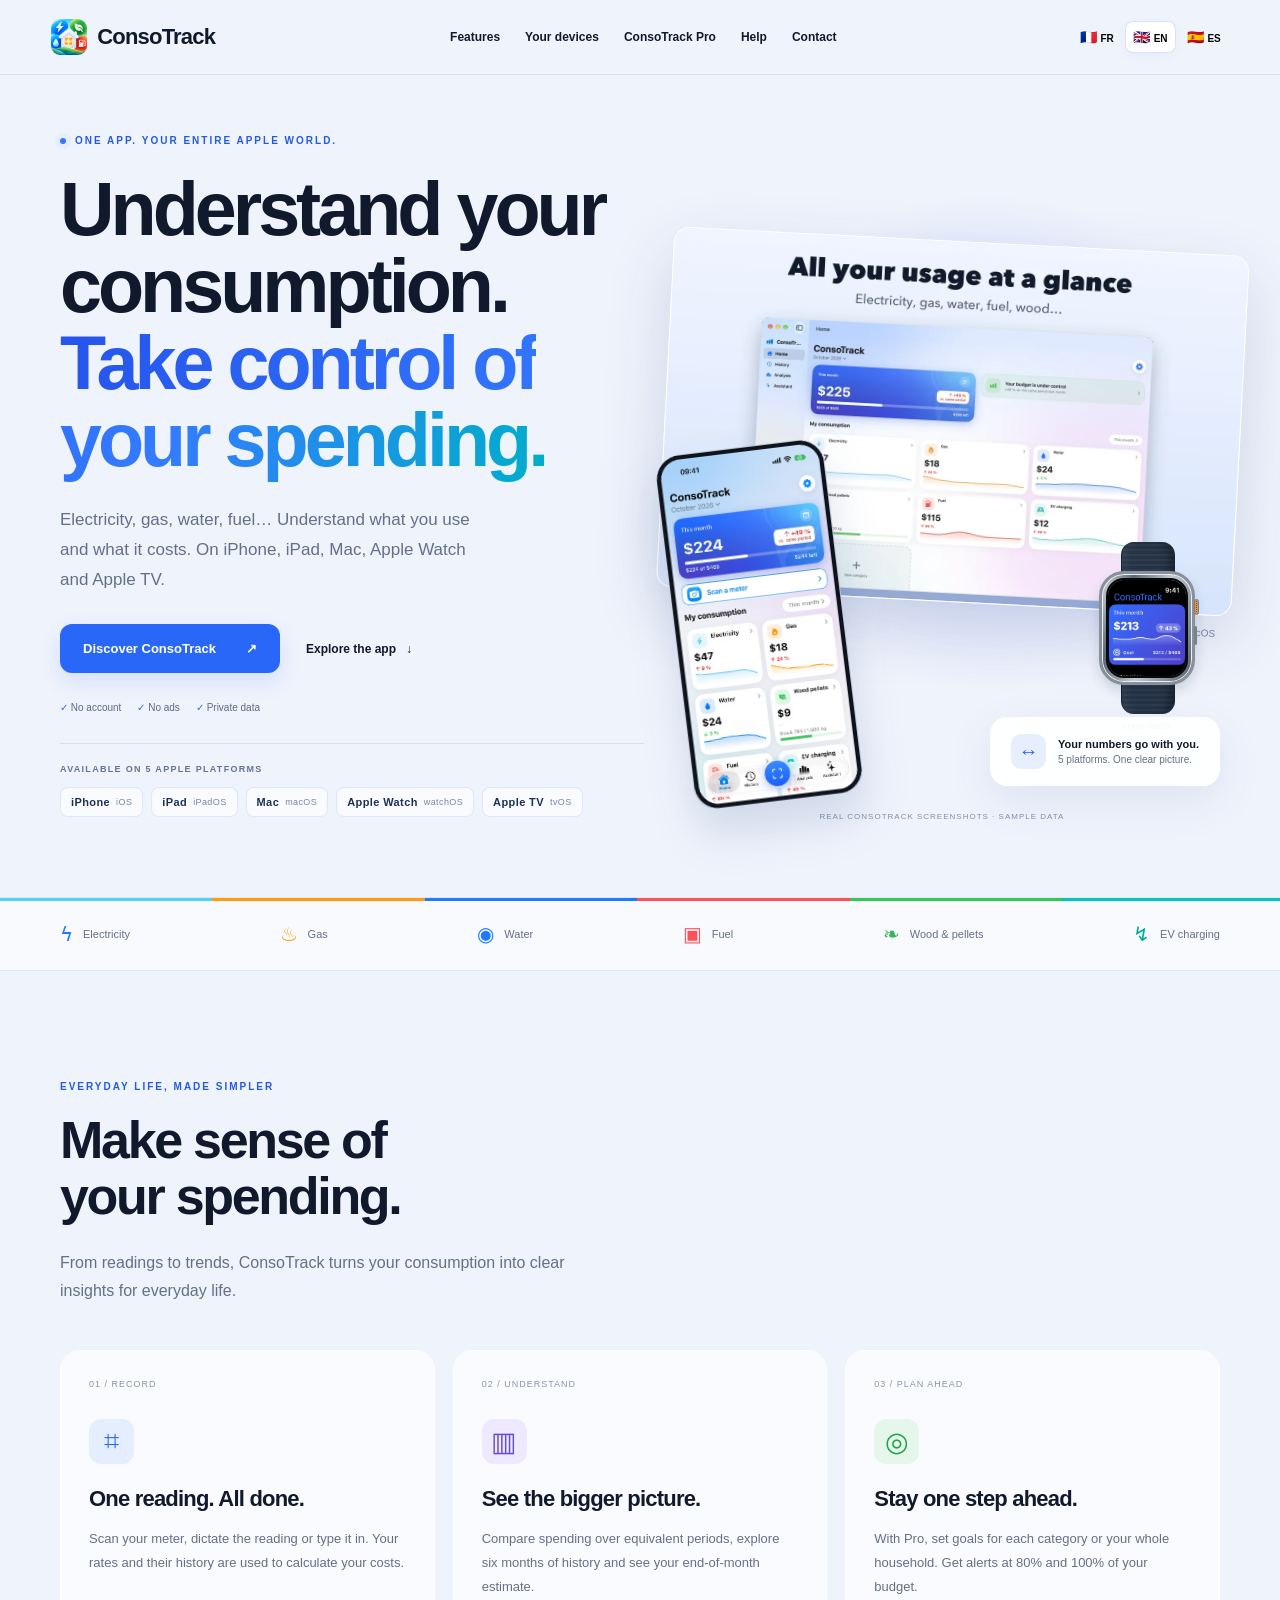
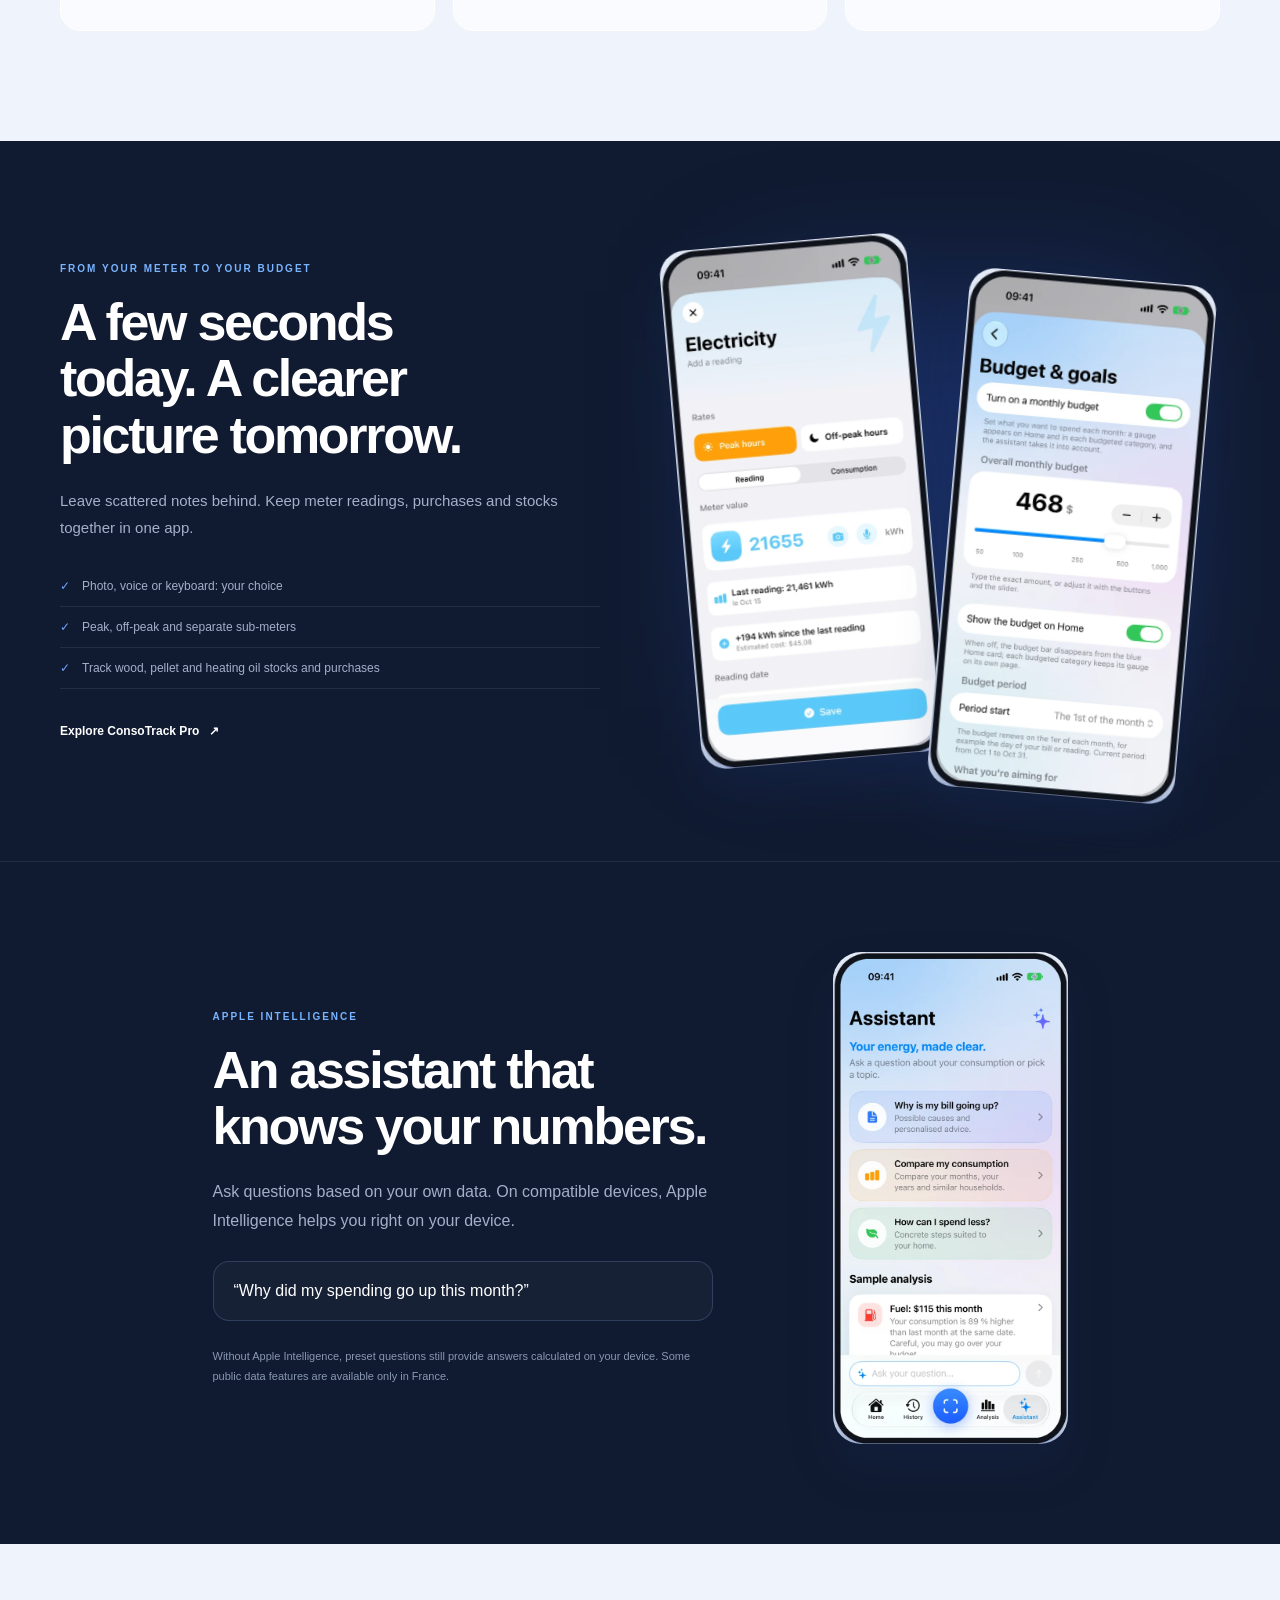
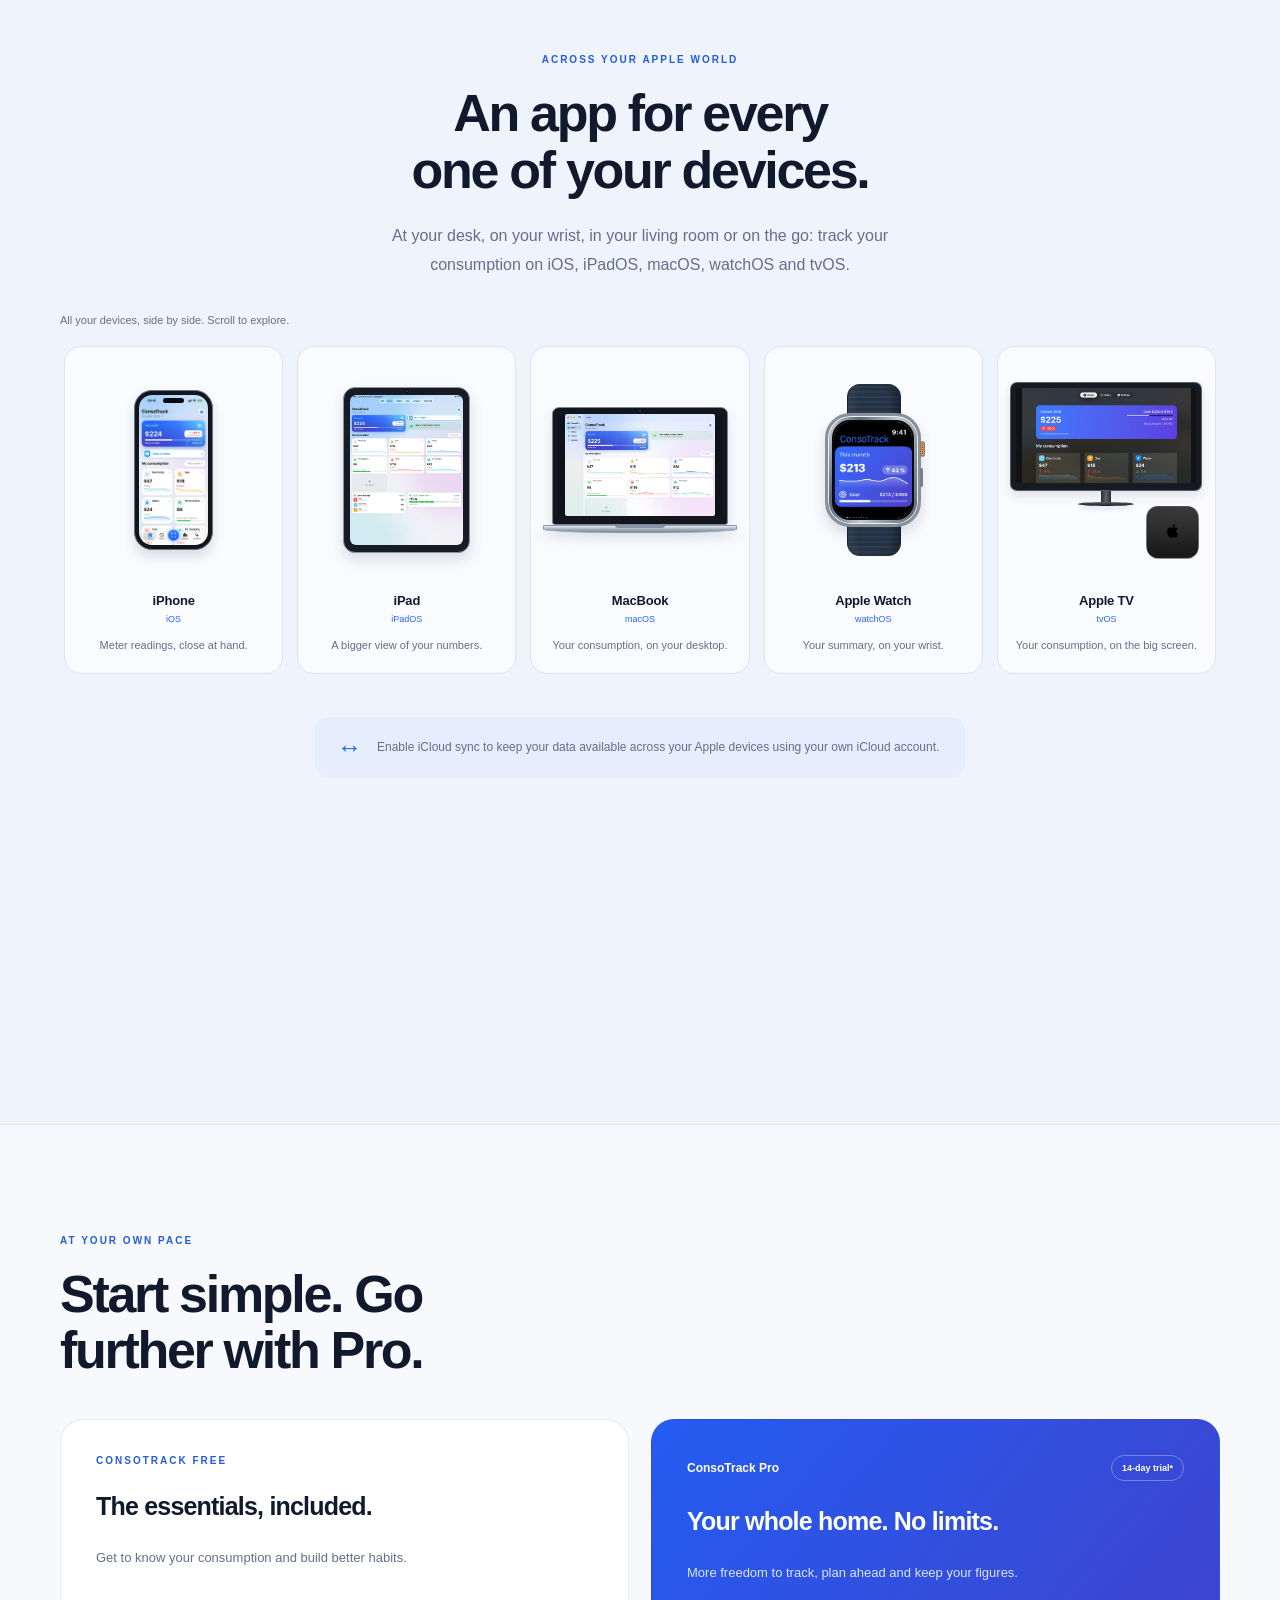
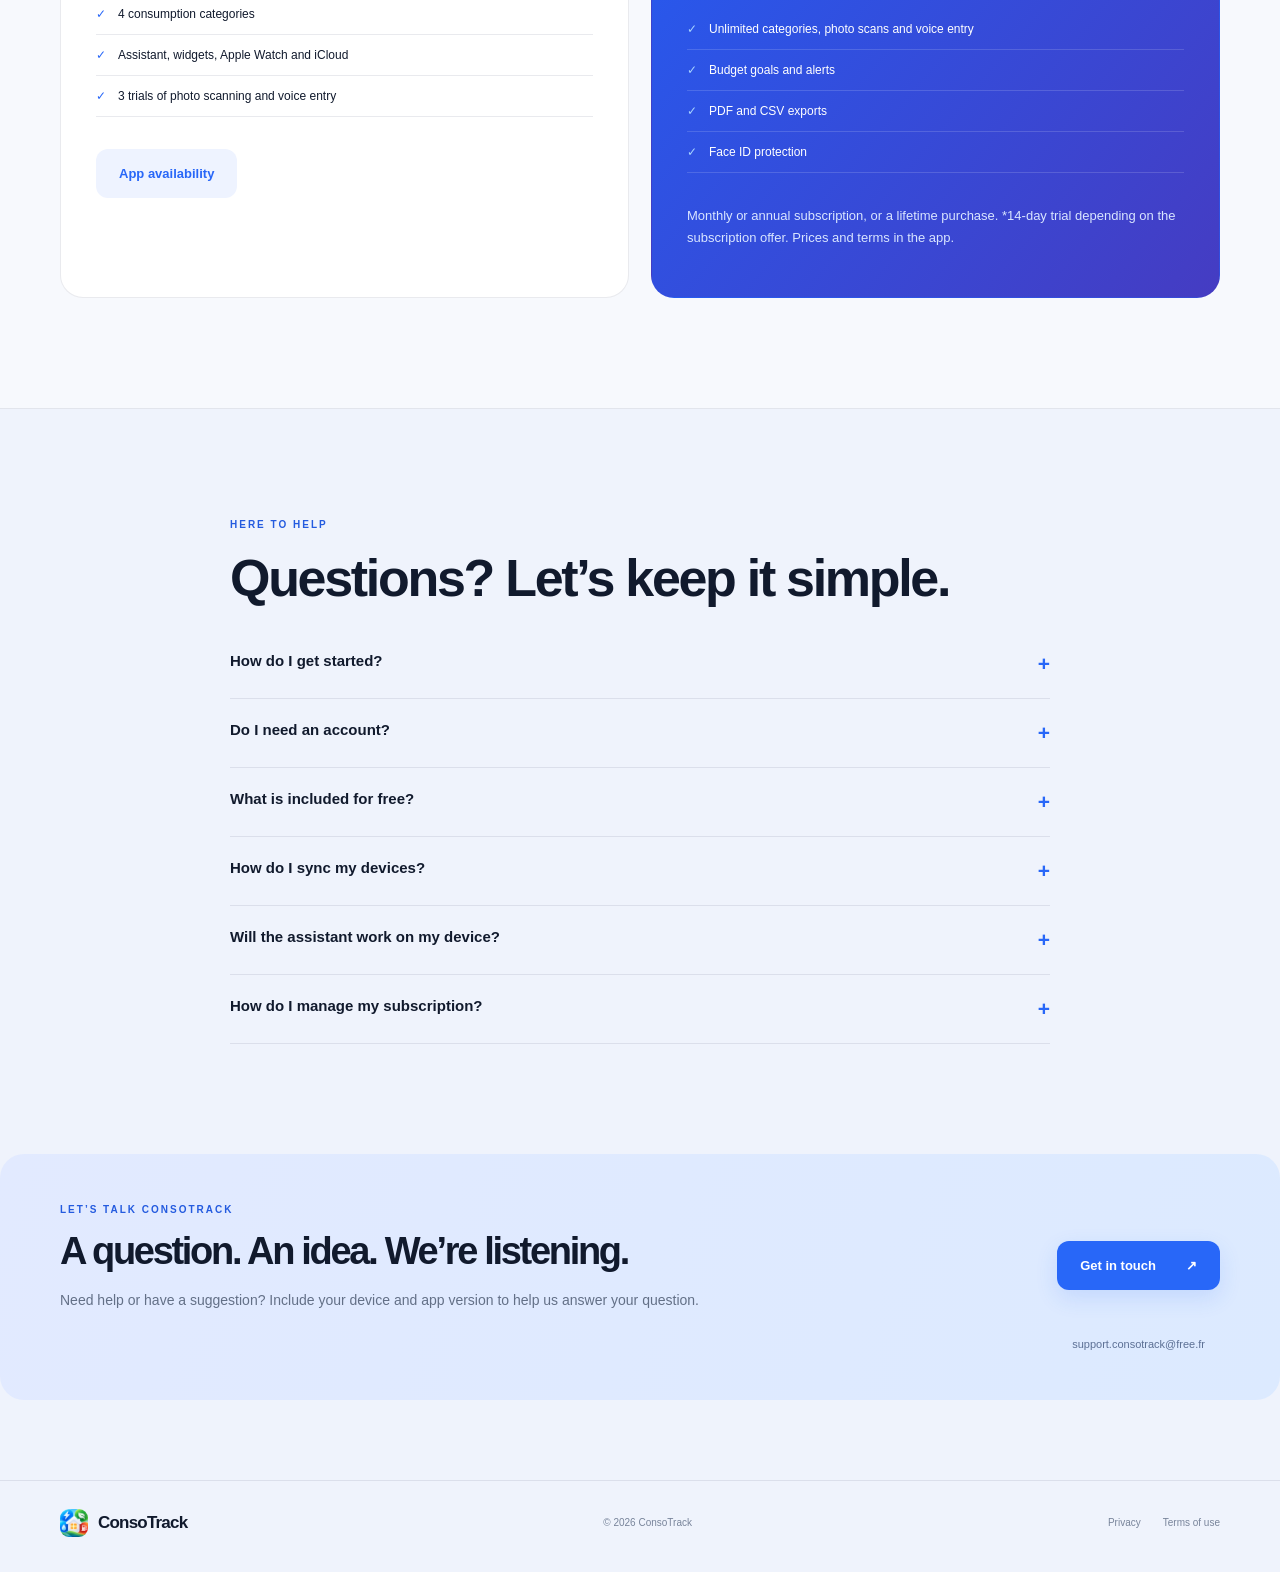
==== commit dfeb59d2: "Intégrer les captures brutes dans iPhone, iPad et MacBook et dégager le boîtier Apple TV" ====
--- a/index.html
+++ b/index.html
@@ -1,10 +1,10 @@
-<!doctype html><html lang="fr"><head><meta charset="utf-8"><meta name="viewport" content="width=device-width,initial-scale=1"><title>ConsoTrack — Comprenez votre consommation. Maîtrisez vos dépenses.</title><meta name="description" content="Suivez votre énergie, votre eau et vos dépenses avec ConsoTrack. Sans compte, sans publicité. Sur iPhone, iPad, Mac, Apple Watch et Apple TV."><meta name="theme-color" content="#eff3fc"><link rel="icon" href="assets/icon.png"><link rel="stylesheet" href="landing.css?v=device-motion-20261017"><script src="app.js?v=device-motion-20261017" defer></script></head><body>
+<!doctype html><html lang="fr"><head><meta charset="utf-8"><meta name="viewport" content="width=device-width,initial-scale=1"><title>ConsoTrack — Comprenez votre consommation. Maîtrisez vos dépenses.</title><meta name="description" content="Suivez votre énergie, votre eau et vos dépenses avec ConsoTrack. Sans compte, sans publicité. Sur iPhone, iPad, Mac, Apple Watch et Apple TV."><meta name="theme-color" content="#eff3fc"><link rel="icon" href="assets/icon.png"><link rel="stylesheet" href="landing.css?v=raw-devices-20261017"><script src="app.js?v=raw-devices-20261017" defer></script></head><body>
 <header><a class="brand" href="#home"><img src="assets/icon.png" alt="" width="36" height="36">ConsoTrack</a><button class="menu" aria-expanded="false" aria-controls="nav">☰</button><nav id="nav"><a href="#features" data-t="nav1"></a><a href="#devices" data-t="nav2"></a><a href="#pro">ConsoTrack Pro</a><a href="#help" data-t="nav3"></a><a href="#contact" data-t="nav4"></a></nav><div class="languages" aria-label="Language"><button data-lang="fr" aria-label="Français">🇫🇷 <span>FR</span></button><button data-lang="en" aria-label="English">🇬🇧 <span>EN</span></button><button data-lang="es" aria-label="Español">🇪🇸 <span>ES</span></button></div></header>
 <main><section id="home" class="hero wrap"><div class="hero-copy"><div class="eyebrow"><i></i><span data-t="eyebrow"></span></div><h1><span data-t="title1"></span><br><em data-t="title2"></em></h1><p class="lead" data-t="intro"></p><div class="actions"><a class="button" href="#features"><span data-t="discover"></span> <span>↗</span></a><a class="text-link" href="#screens"><span data-t="see"></span> ↓</a></div><div class="promise"><span>✓ <b data-t="noaccount"></b></span><span>✓ <b data-t="noads"></b></span><span>✓ <b data-t="private"></b></span></div><div class="platforms"><span class="platforms-label" data-t="availableOn"></span><div class="platform-chips"><a href="#devices">iPhone <small>iOS</small></a><a href="#devices">iPad <small>iPadOS</small></a><a href="#devices">Mac <small>macOS</small></a><a href="#devices">Apple Watch <small>watchOS</small></a><a href="#devices">Apple TV <small>tvOS</small></a></div></div></div><div class="hero-art ecosystem-art"><div class="orb"></div><figure class="hero-mac"><img data-platform="mac" data-alt="screenMac" width="1200" height="750"><figcaption>Mac · macOS</figcaption></figure><img class="phone front" data-shot="01-accueil" data-alt="screenHome" width="600" height="1257"><figure class="hero-watch"><div class="watch-mockup"><div class="watch-case"><span class="watch-crown" aria-hidden="true"></span><div class="watch-screen"><img data-platform="watch" data-alt="screenWatch"></div></div></div><figcaption>Apple Watch</figcaption></figure><div class="floating"><span class="float-icon">↔</span><div><strong data-t="floatTitle"></strong><small data-t="floatText"></small></div></div><span class="art-caption" data-t="realScreens"></span></div></section>
 <div class="spectrum"><div class="wrap energy"><span>ϟ <b data-t="electricity"></b></span><span>♨ <b data-t="gas"></b></span><span>◉ <b data-t="water"></b></span><span>▣ <b data-t="fuel"></b></span><span>❧ <b data-t="wood"></b></span><span>↯ <b data-t="charge"></b></span></div></div>
 <section class="wrap section" id="features"><div class="section-head reveal"><span class="eyebrow" data-t="featuresLabel"></span><h2 data-t="featuresTitle"></h2><p data-t="featuresIntro"></p></div><div class="feature-grid"><article class="feature reveal"><div class="number">01 / <span data-t="record"></span></div><div class="feature-icon blue">⌗</div><h3 data-t="f1"></h3><p data-t="f1p"></p></article><article class="feature reveal"><div class="number">02 / <span data-t="understand"></span></div><div class="feature-icon purple">▥</div><h3 data-t="f2"></h3><p data-t="f2p"></p></article><article class="feature reveal"><div class="number">03 / <span data-t="anticipate"></span></div><div class="feature-icon green">◎</div><h3 data-t="f3"></h3><p data-t="f3p"></p></article></div></section>
 <section class="night" id="screens"><div class="wrap story"><div class="story-copy reveal"><span class="eyebrow" data-t="storyLabel"></span><h2 data-t="storyTitle"></h2><p data-t="storyText"></p><ul><li data-t="story1"></li><li data-t="story2"></li><li data-t="story3"></li></ul><a class="text-link" href="#pro"><span data-t="proSee"></span> ↗</a></div><div class="screen-pair reveal"><img class="phone" data-shot="03-releve" data-alt="screenReading" loading="lazy" width="600" height="1257"><img class="phone" data-shot="09-objectifs" data-alt="screenGoals" loading="lazy" width="600" height="1257"></div></div><div class="wrap assistant"><div class="assistant-copy reveal"><span class="eyebrow">Apple Intelligence</span><h2 data-t="aiTitle"></h2><p data-t="aiText"></p><div class="question" data-t="aiQuestion"></div><span class="small" data-t="aiNote"></span></div><img class="phone reveal" data-shot="05-assistant" data-alt="screenAI" loading="lazy" width="600" height="1257"></div></section>
-<section class="wrap section" id="devices"><div class="section-head center reveal"><span class="eyebrow" data-t="devicesLabel"></span><h2 data-t="devicesTitle"></h2><p data-t="devicesText"></p></div><div class="carousel-controls"><span data-t="carouselHint"></span><div><button type="button" data-scroll="-1" data-t="previous"></button><button type="button" data-scroll="1" data-t="next"></button></div></div><div class="device-tabs capture-rail detail-rail" id="platform-carousel" tabindex="0" role="region" aria-label="Appareils"><figure class="capture-card reveal"><div class="capture-image"><img data-shot="01-accueil" data-alt="screenHome" width="600" height="1257"></div><figcaption><strong>iPhone</strong><small>iOS</small><span class="platform-description" data-t="iphoneShort"></span></figcaption></figure><figure class="capture-card reveal"><div class="capture-image"><img data-platform="ipad" data-alt="screenIpad"></div><figcaption><strong>iPad</strong><small>iPadOS</small><span class="platform-description" data-t="ipadShort"></span></figcaption></figure><figure class="capture-card reveal"><div class="capture-image"><img data-platform="mac" data-alt="screenMac"></div><figcaption><strong>Mac</strong><small>macOS</small><span class="platform-description" data-t="macShort"></span></figcaption></figure><figure class="capture-card reveal"><div class="capture-image"><div class="watch-mockup"><div class="watch-case"><span class="watch-crown" aria-hidden="true"></span><div class="watch-screen"><img data-platform="watch" data-alt="screenWatch"></div></div></div></div><figcaption><strong>Apple Watch</strong><small>watchOS</small><span class="platform-description" data-t="watchShort"></span></figcaption></figure><figure class="capture-card reveal"><div class="capture-image"><div class="tv-mockup"><div class="tv-case"><img data-platform="appletv" data-alt="screenAppletv"></div><span class="tv-stand" aria-hidden="true"></span><span class="apple-tv-product"><img src="assets/apple-tv-box.jpg" alt="Apple TV 4K" width="478" height="784" loading="lazy"></span></div></div><figcaption><strong>Apple TV</strong><small>tvOS</small><span class="platform-description" data-t="appletvShort"></span></figcaption></figure></div><div class="sync-note"><span aria-hidden="true">↔</span><p data-t="syncText"></p></div><div class="privacy reveal"><div class="shield">◇</div><div><span class="eyebrow" data-t="privacyLabel"></span><h3 data-t="privacyTitle"></h3><p data-t="privacyText"></p></div><span class="privacy-mark">100%<small data-t="yourData"></small></span></div></section>
+<section class="wrap section" id="devices"><div class="section-head center reveal"><span class="eyebrow" data-t="devicesLabel"></span><h2 data-t="devicesTitle"></h2><p data-t="devicesText"></p></div><div class="carousel-controls"><span data-t="carouselHint"></span><div><button type="button" data-scroll="-1" data-t="previous"></button><button type="button" data-scroll="1" data-t="next"></button></div></div><div class="device-tabs capture-rail detail-rail" id="platform-carousel" tabindex="0" role="region" aria-label="Appareils"><figure class="capture-card reveal"><div class="capture-image"><div class="iphone-mockup"><div class="iphone-screen"><img data-platform="raw-iphone" data-alt="screenHome"></div><span class="iphone-island" aria-hidden="true"></span></div></div><figcaption><strong>iPhone</strong><small>iOS</small><span class="platform-description" data-t="iphoneShort"></span></figcaption></figure><figure class="capture-card reveal"><div class="capture-image"><div class="ipad-mockup"><span class="ipad-camera" aria-hidden="true"></span><div class="ipad-screen"><img data-platform="raw-ipad" data-alt="screenIpad"></div></div></div><figcaption><strong>iPad</strong><small>iPadOS</small><span class="platform-description" data-t="ipadShort"></span></figcaption></figure><figure class="capture-card reveal"><div class="capture-image"><div class="macbook-mockup"><div class="macbook-lid"><span class="macbook-camera" aria-hidden="true"></span><div class="macbook-screen"><img data-platform="raw-mac" data-alt="screenMac"></div></div><div class="macbook-base" aria-hidden="true"></div></div></div><figcaption><strong>MacBook</strong><small>macOS</small><span class="platform-description" data-t="macShort"></span></figcaption></figure><figure class="capture-card reveal"><div class="capture-image"><div class="watch-mockup"><div class="watch-case"><span class="watch-crown" aria-hidden="true"></span><div class="watch-screen"><img data-platform="watch" data-alt="screenWatch"></div></div></div></div><figcaption><strong>Apple Watch</strong><small>watchOS</small><span class="platform-description" data-t="watchShort"></span></figcaption></figure><figure class="capture-card reveal"><div class="capture-image"><div class="tv-mockup"><div class="tv-case"><img data-platform="appletv" data-alt="screenAppletv"></div><span class="tv-stand" aria-hidden="true"></span><span class="apple-tv-product"><img src="assets/apple-tv-box.jpg" alt="Apple TV 4K" width="478" height="784" loading="lazy"></span></div></div><figcaption><strong>Apple TV</strong><small>tvOS</small><span class="platform-description" data-t="appletvShort"></span></figcaption></figure></div><div class="sync-note"><span aria-hidden="true">↔</span><p data-t="syncText"></p></div><div class="privacy reveal"><div class="shield">◇</div><div><span class="eyebrow" data-t="privacyLabel"></span><h3 data-t="privacyTitle"></h3><p data-t="privacyText"></p></div><span class="privacy-mark">100%<small data-t="yourData"></small></span></div></section>
 <section class="section pro-section" id="pro"><div class="wrap"><div class="section-head reveal"><span class="eyebrow" data-t="proLabel"></span><h2 data-t="proTitle"></h2></div><div class="plans"><article class="plan"><span class="eyebrow" data-t="free"></span><h3 data-t="freeTitle"></h3><p data-t="freeText"></p><ul><li data-t="free1"></li><li data-t="free2"></li><li data-t="free3"></li></ul><a class="button secondary" href="#contact" data-t="availability"></a></article><article class="plan premium"><div class="plan-top"><span>ConsoTrack Pro</span><span class="trial" data-t="trial"></span></div><h3 data-t="proCardTitle"></h3><p data-t="proCardText"></p><ul><li data-t="pro1"></li><li data-t="pro2"></li><li data-t="pro3"></li><li data-t="pro4"></li></ul><p class="small" data-t="proPrice"></p></article></div></div></section>
 <section class="wrap section faq" id="help"><span class="eyebrow" data-t="helpLabel"></span><h2 data-t="helpTitle"></h2><div id="questions"></div></section>
 <section class="wrap contact" id="contact"><div><span class="eyebrow" data-t="contactLabel"></span><h2 data-t="contactTitle"></h2><p data-t="contactText"></p></div><a class="button" href="mailto:support.consotrack@free.fr"><span data-t="contactButton"></span> ↗</a><a class="mail" href="mailto:support.consotrack@free.fr">support.consotrack@free.fr</a></section></main>
--- a/landing.css
+++ b/landing.css
@@ -57,3 +57,10 @@
 @media(max-width:800px) and (prefers-reduced-motion:no-preference){
  @keyframes device-drift{0%,100%{translate:0 0}50%{translate:0 -7px}}
 }
+
+/* Raw screenshots are fitted inside device frames in the carousel only. */
+.iphone-mockup{position:relative;width:79px;padding:4px;background:#11151c;border:1px solid #697480;border-radius:18px;box-shadow:0 7px 12px #1a2e4c25;flex-shrink:0}.iphone-screen{overflow:hidden;border-radius:13px;aspect-ratio:1206/2622;background:#000}.iphone-island{position:absolute;top:7px;left:36%;width:28%;height:5px;border-radius:9px;background:#080a0e}.ipad-mockup{position:relative;width:127px;flex-shrink:0;padding:7px 6px;background:#171b23;border:1px solid #8b96a3;border-radius:12px;box-shadow:0 7px 14px #1a2e4c25}.ipad-screen{overflow:hidden;aspect-ratio:2064/2752;border-radius:6px;background:#000}.ipad-camera{position:absolute;left:calc(50% - 1px);top:2px;width:2px;height:2px;border-radius:50%;background:#343e52;box-shadow:0 0 0 1px #080c12}.macbook-mockup{position:relative;width:100%;max-width:195px;flex-shrink:0;filter:drop-shadow(0 6px 6px #182f4e20)}.macbook-lid{position:relative;width:91%;margin:auto;padding:6px 5px 8px;border:1px solid #7b8795;border-radius:7px 7px 3px 3px;background:#13171d}.macbook-screen{overflow:hidden;aspect-ratio:16/10;background:#0e131a;border-radius:2px}.macbook-camera{position:absolute;top:1px;left:43%;width:14%;height:5px;border-radius:0 0 3px 3px;background:#11151b;z-index:1}.macbook-camera::after{content:'';display:block;width:2px;height:2px;margin:1px auto;border-radius:50%;background:#283344}.macbook-base{position:relative;height:8px;border-radius:1px 1px 45% 45%;border:1px solid #8f9bab;background:linear-gradient(#e8edf3,#a4aebc 55%,#7d8999)}.macbook-base::after{content:'';position:absolute;top:-1px;left:37%;width:26%;height:3px;border-radius:0 0 5px 5px;background:#8794a5}.capture-image .iphone-screen img,.capture-image .ipad-screen img{display:block;width:100%;height:100%;max-width:none;max-height:none;border-radius:0;object-fit:contain;filter:none}.capture-image .macbook-screen img{display:block;width:100%;height:100%;max-width:none;max-height:none;border-radius:0;object-fit:contain;filter:none}
+.tv-mockup{padding-bottom:66px}.tv-stand{bottom:50px}.apple-tv-product{width:53px;height:53px;bottom:-3px;right:2px}.detail-rail .capture-image{height:215px}
+@media(prefers-reduced-motion:no-preference){.capture-card .iphone-mockup,.capture-card .ipad-mockup,.capture-card .macbook-mockup{animation:thumbnail-drift 7s ease-in-out infinite;animation-delay:var(--device-delay,0s)}.capture-card:not(.visible) .iphone-mockup,.capture-card:not(.visible) .ipad-mockup,.capture-card:not(.visible) .macbook-mockup{animation-play-state:paused}}
+@media(hover:hover) and (pointer:fine){.capture-card:hover .iphone-mockup,.capture-card:hover .ipad-mockup,.capture-card:hover .macbook-mockup{animation-play-state:paused}}
+@media(max-width:800px){.iphone-mockup{width:67px;border-radius:16px}.iphone-screen{border-radius:11px}.iphone-island{top:6px;height:4px}.ipad-mockup{width:105px;border-radius:10px;padding:6px 5px}.ipad-screen{border-radius:5px}.macbook-lid{padding:5px 4px 6px}.macbook-base{height:6px}.tv-mockup{padding-bottom:60px}.tv-stand{bottom:44px}.apple-tv-product{width:46px;height:46px;right:1px;bottom:-2px}.detail-rail .capture-image{height:180px}}
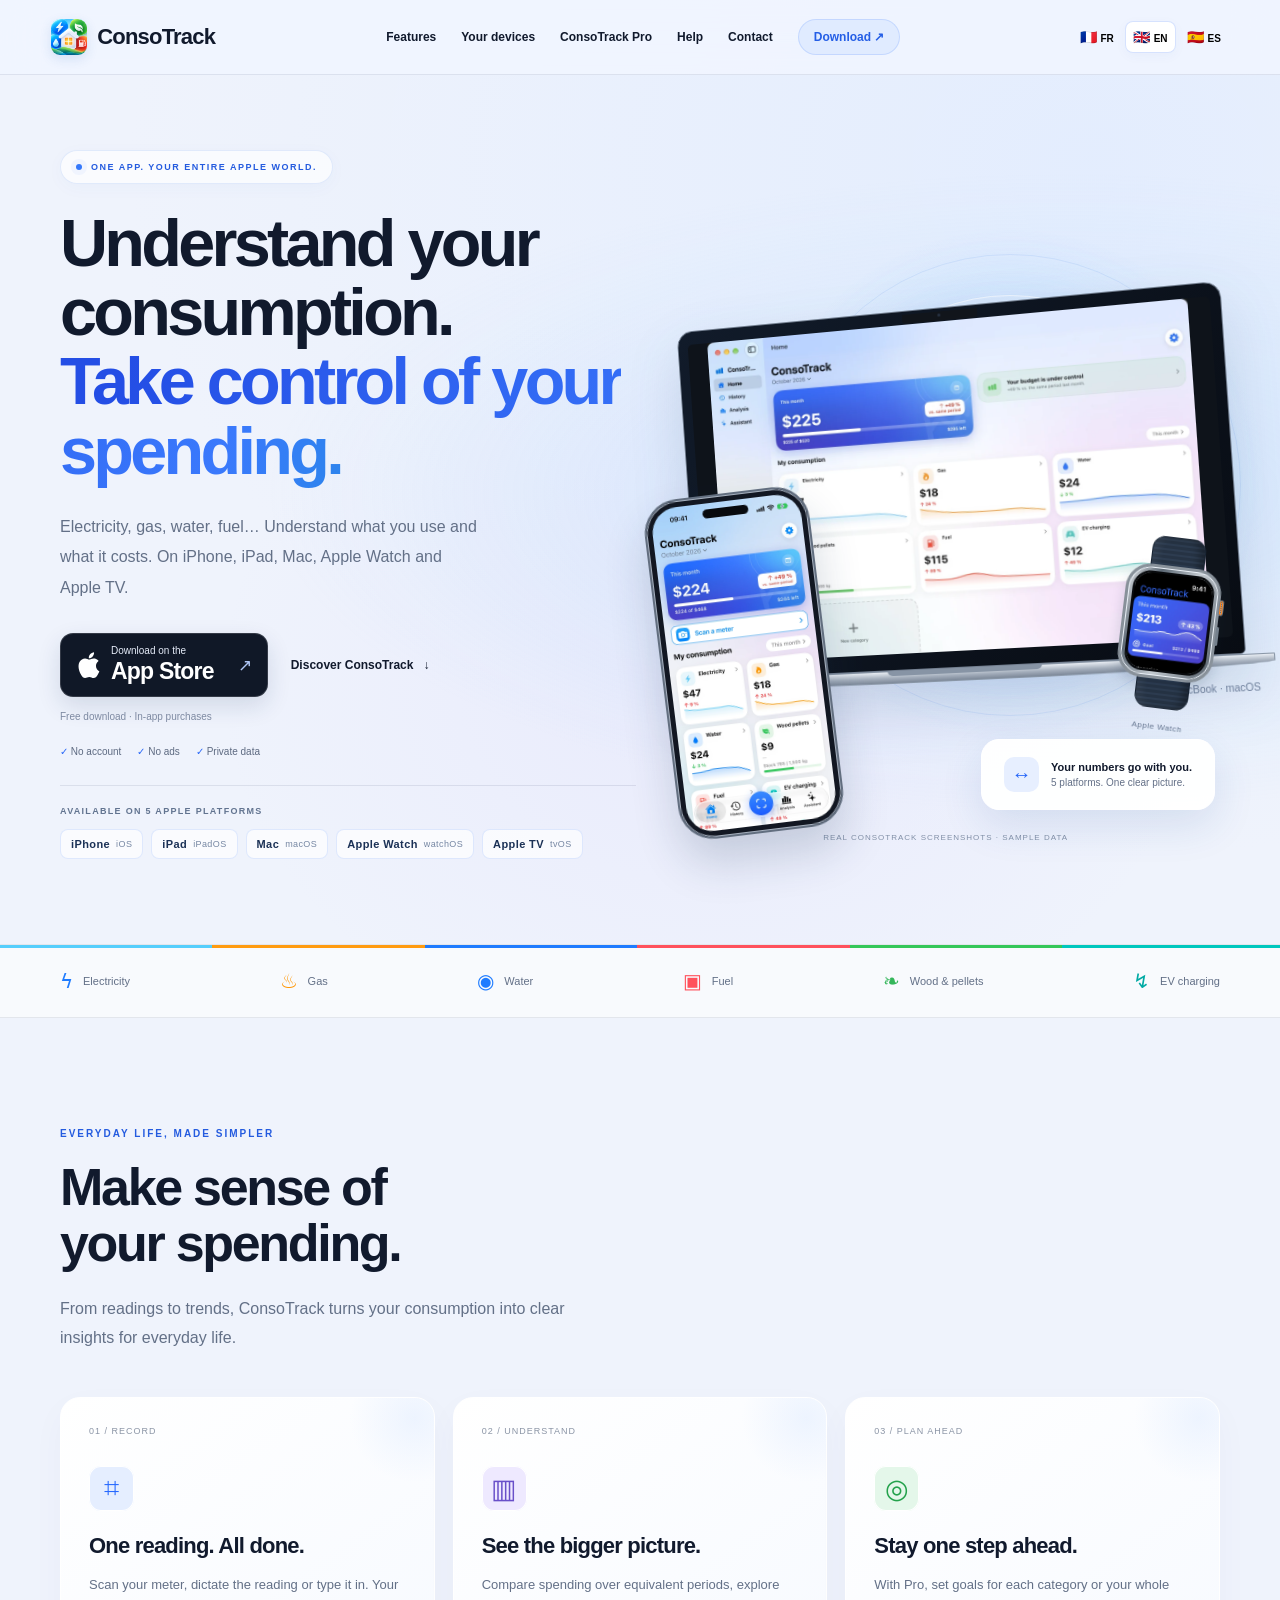
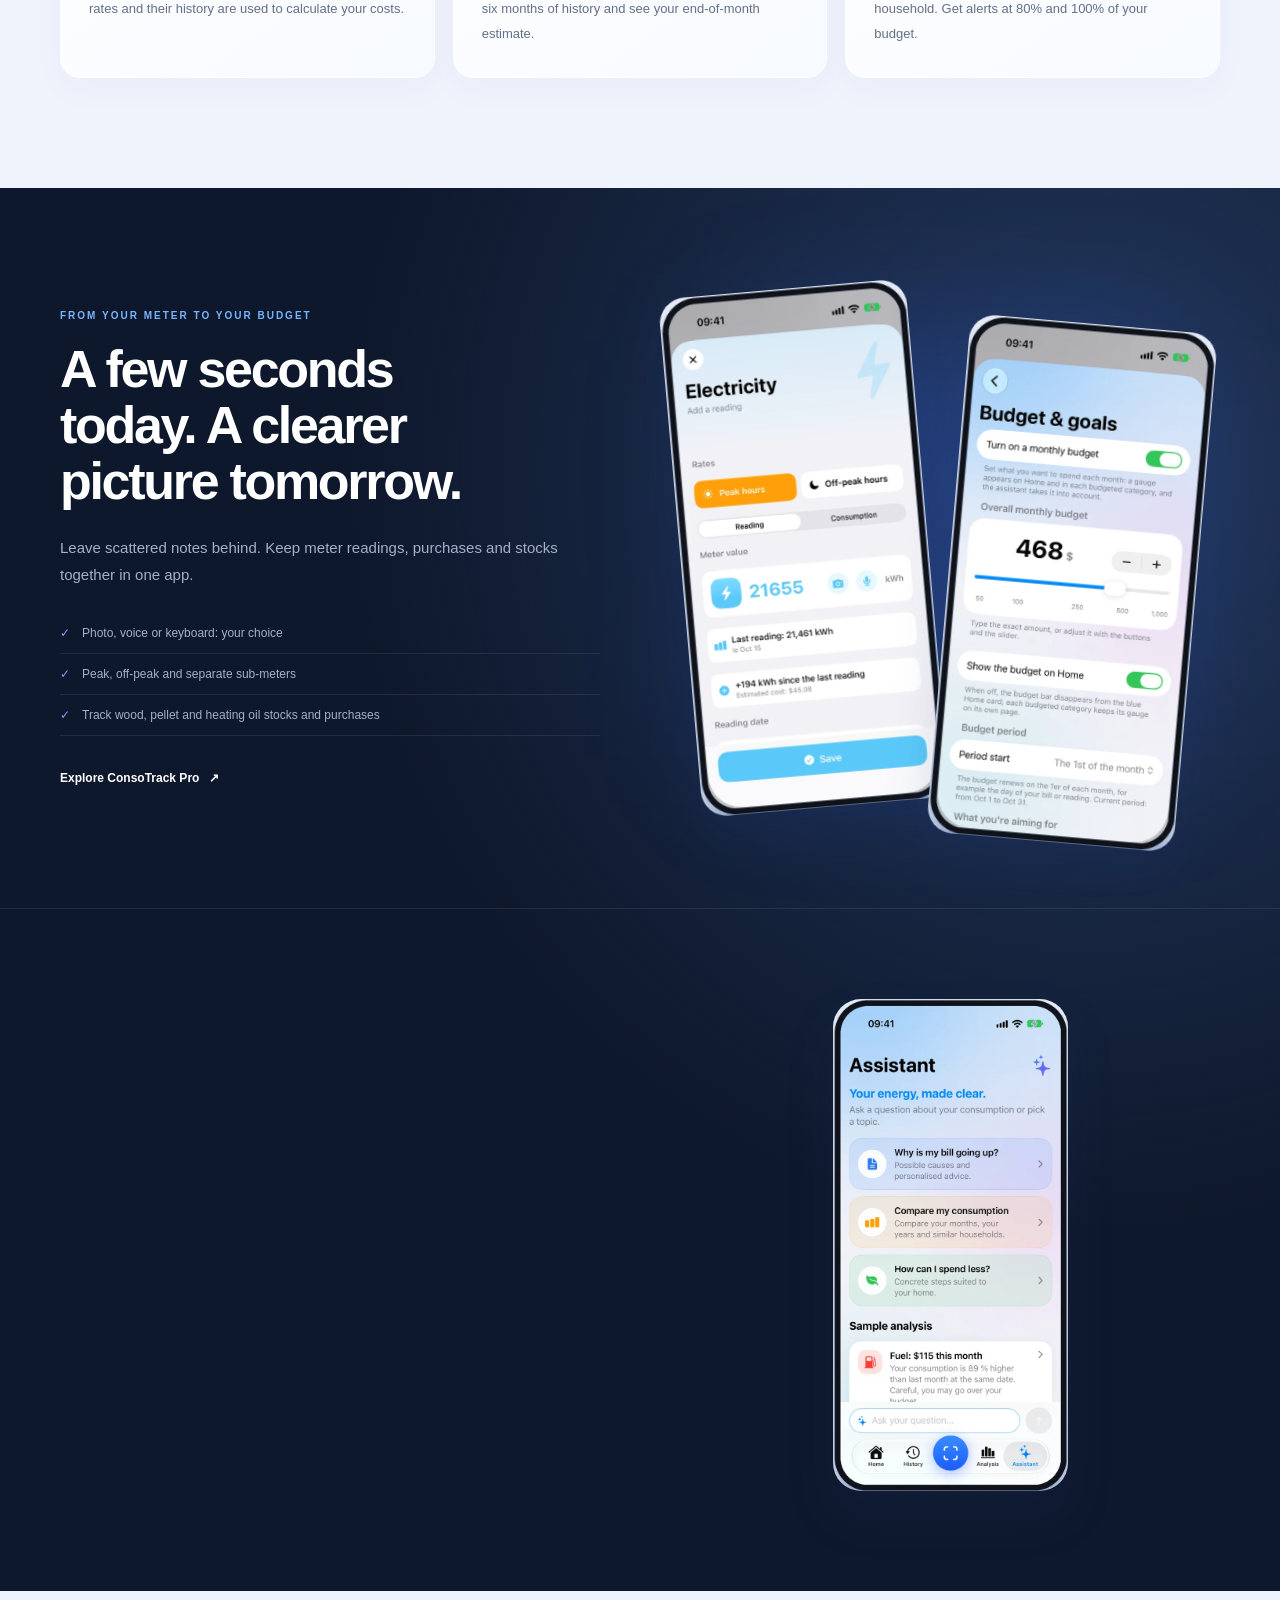
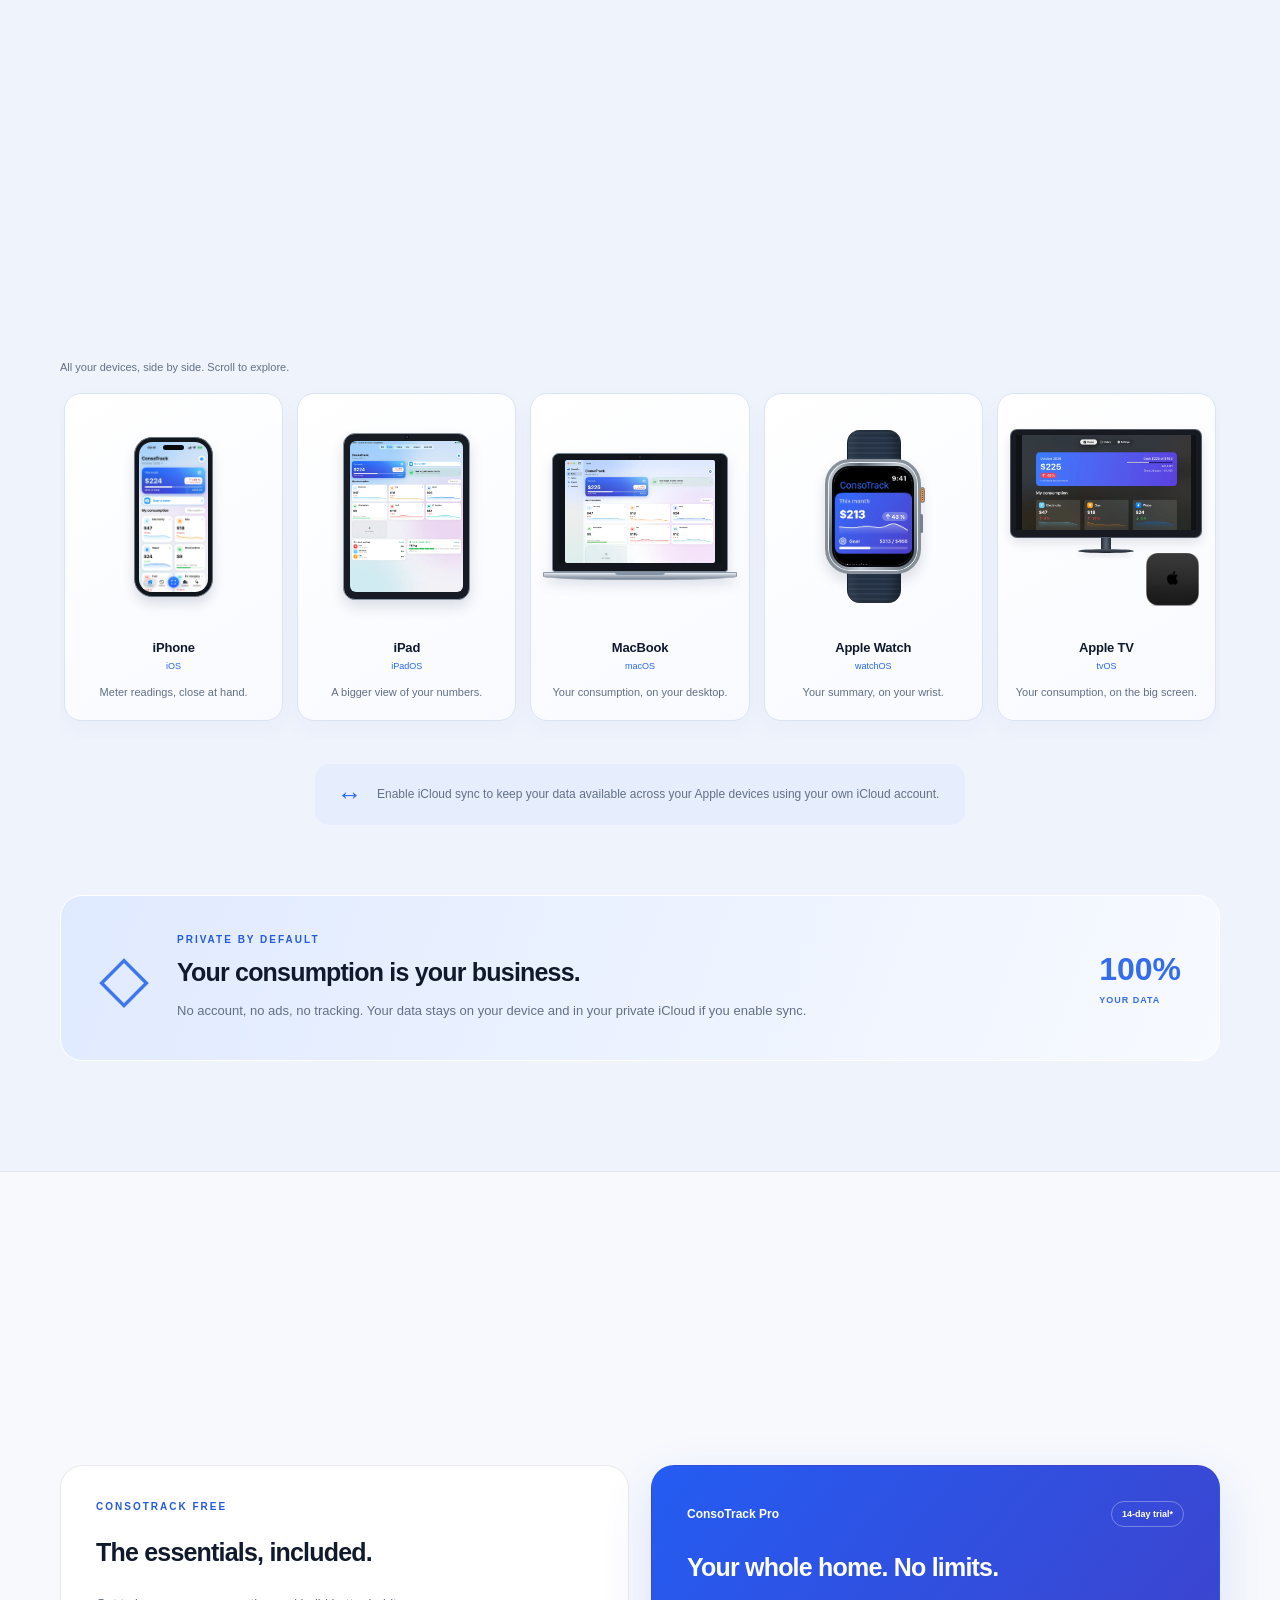
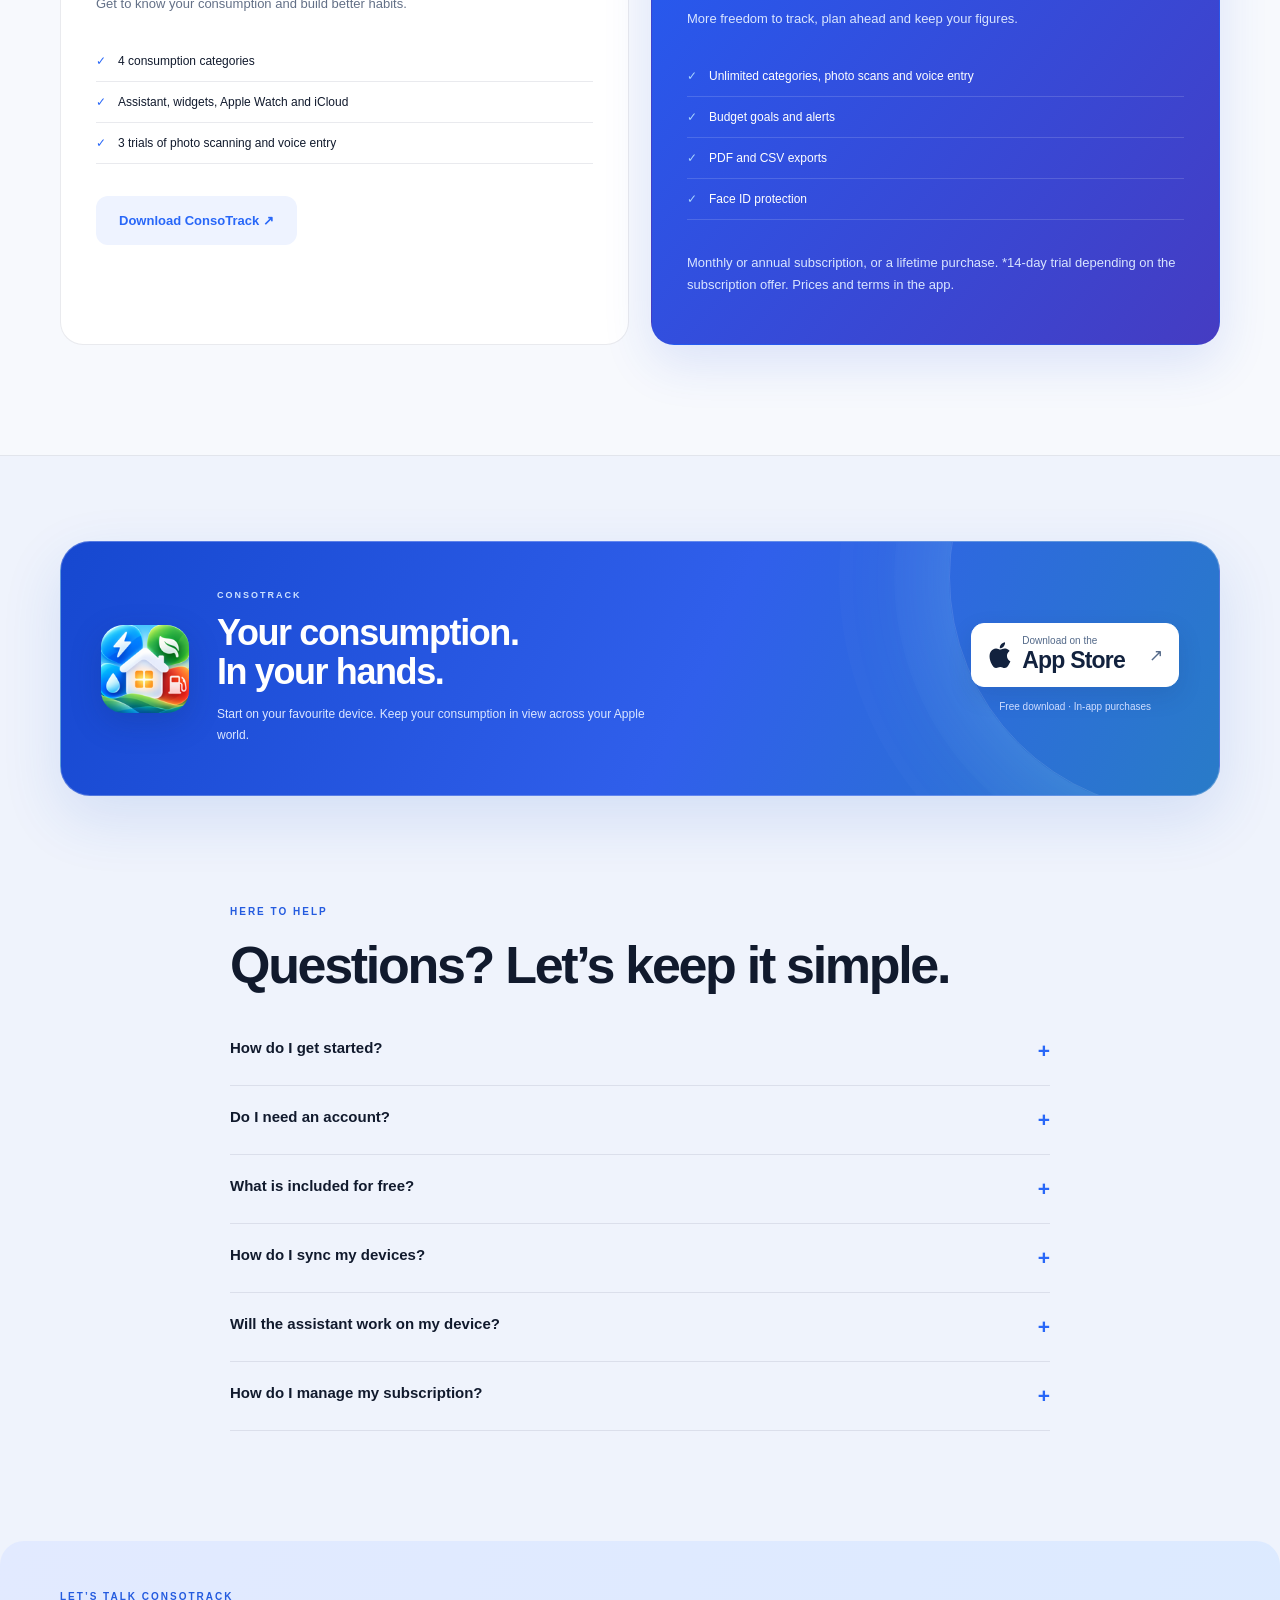
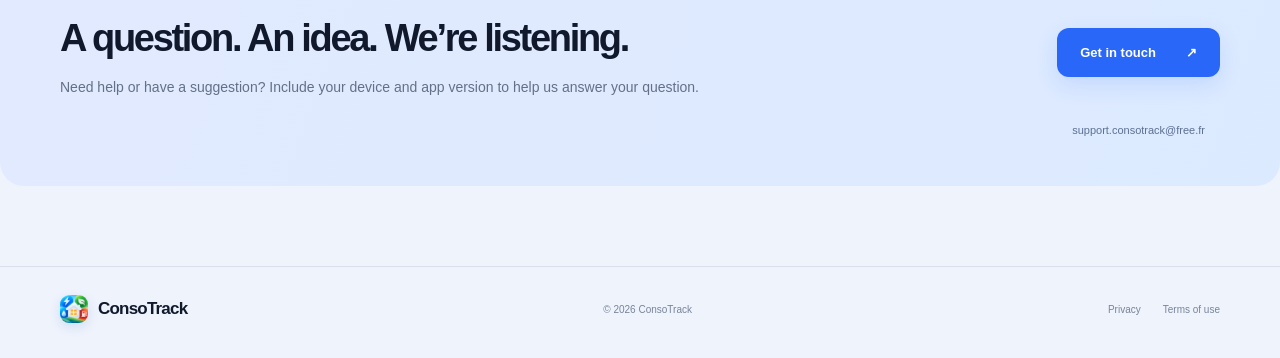
==== commit d9f210e0: "Ajouter le lien App Store et enrichir la présentation ConsoTrack sur les trois langues" ====
--- a/index.html
+++ b/index.html
@@ -1,11 +1,11 @@
-<!doctype html><html lang="fr"><head><meta charset="utf-8"><meta name="viewport" content="width=device-width,initial-scale=1"><title>ConsoTrack — Comprenez votre consommation. Maîtrisez vos dépenses.</title><meta name="description" content="Suivez votre énergie, votre eau et vos dépenses avec ConsoTrack. Sans compte, sans publicité. Sur iPhone, iPad, Mac, Apple Watch et Apple TV."><meta name="theme-color" content="#eff3fc"><link rel="icon" href="assets/icon.png"><link rel="stylesheet" href="landing.css?v=raw-devices-20261017"><script src="app.js?v=raw-devices-20261017" defer></script></head><body>
-<header><a class="brand" href="#home"><img src="assets/icon.png" alt="" width="36" height="36">ConsoTrack</a><button class="menu" aria-expanded="false" aria-controls="nav">☰</button><nav id="nav"><a href="#features" data-t="nav1"></a><a href="#devices" data-t="nav2"></a><a href="#pro">ConsoTrack Pro</a><a href="#help" data-t="nav3"></a><a href="#contact" data-t="nav4"></a></nav><div class="languages" aria-label="Language"><button data-lang="fr" aria-label="Français">🇫🇷 <span>FR</span></button><button data-lang="en" aria-label="English">🇬🇧 <span>EN</span></button><button data-lang="es" aria-label="Español">🇪🇸 <span>ES</span></button></div></header>
-<main><section id="home" class="hero wrap"><div class="hero-copy"><div class="eyebrow"><i></i><span data-t="eyebrow"></span></div><h1><span data-t="title1"></span><br><em data-t="title2"></em></h1><p class="lead" data-t="intro"></p><div class="actions"><a class="button" href="#features"><span data-t="discover"></span> <span>↗</span></a><a class="text-link" href="#screens"><span data-t="see"></span> ↓</a></div><div class="promise"><span>✓ <b data-t="noaccount"></b></span><span>✓ <b data-t="noads"></b></span><span>✓ <b data-t="private"></b></span></div><div class="platforms"><span class="platforms-label" data-t="availableOn"></span><div class="platform-chips"><a href="#devices">iPhone <small>iOS</small></a><a href="#devices">iPad <small>iPadOS</small></a><a href="#devices">Mac <small>macOS</small></a><a href="#devices">Apple Watch <small>watchOS</small></a><a href="#devices">Apple TV <small>tvOS</small></a></div></div></div><div class="hero-art ecosystem-art"><div class="orb"></div><figure class="hero-mac"><img data-platform="mac" data-alt="screenMac" width="1200" height="750"><figcaption>Mac · macOS</figcaption></figure><img class="phone front" data-shot="01-accueil" data-alt="screenHome" width="600" height="1257"><figure class="hero-watch"><div class="watch-mockup"><div class="watch-case"><span class="watch-crown" aria-hidden="true"></span><div class="watch-screen"><img data-platform="watch" data-alt="screenWatch"></div></div></div><figcaption>Apple Watch</figcaption></figure><div class="floating"><span class="float-icon">↔</span><div><strong data-t="floatTitle"></strong><small data-t="floatText"></small></div></div><span class="art-caption" data-t="realScreens"></span></div></section>
+<!doctype html><html lang="fr"><head><meta charset="utf-8"><meta name="viewport" content="width=device-width,initial-scale=1"><title>ConsoTrack — Comprenez votre consommation. Maîtrisez vos dépenses.</title><meta name="description" content="Suivez votre énergie, votre eau et vos dépenses avec ConsoTrack. Sans compte, sans publicité. Sur iPhone, iPad, Mac, Apple Watch et Apple TV."><meta name="theme-color" content="#eff3fc"><link rel="icon" href="assets/icon.png"><link rel="stylesheet" href="landing.css?v=appstore-wow-20261019"><script src="app.js?v=appstore-wow-20261019" defer></script><meta name="apple-itunes-app" content="app-id=6823652933"><meta property="og:title" content="ConsoTrack : Suivi énergie"><meta property="og:description" content="Comprenez votre consommation. Maîtrisez vos dépenses. Sur tous vos appareils Apple."></head><body>
+<header><a class="brand" href="#home"><img src="assets/icon.png" alt="" width="36" height="36">ConsoTrack</a><button class="menu" aria-expanded="false" aria-controls="nav">☰</button><nav id="nav"><a href="#features" data-t="nav1"></a><a href="#devices" data-t="nav2"></a><a href="#pro">ConsoTrack Pro</a><a href="#help" data-t="nav3"></a><a href="#contact" data-t="nav4"></a><a class="nav-download" href="https://apps.apple.com/fr/app/consotrack-suivi-%C3%A9nergie/id6823652933" data-t="download"></a></nav><div class="languages" aria-label="Language"><button data-lang="fr" aria-label="Français">🇫🇷 <span>FR</span></button><button data-lang="en" aria-label="English">🇬🇧 <span>EN</span></button><button data-lang="es" aria-label="Español">🇪🇸 <span>ES</span></button></div></header>
+<main><section id="home" class="hero wrap"><div class="hero-copy"><div class="eyebrow"><i></i><span data-t="eyebrow"></span></div><h1><span data-t="title1"></span><br><em data-t="title2"></em></h1><p class="lead" data-t="intro"></p><div class="actions"><a class="store-badge" href="https://apps.apple.com/fr/app/consotrack-suivi-%C3%A9nergie/id6823652933"><svg viewBox="0 0 24 28" width="25" height="30" aria-hidden="true"><path fill="currentColor" d="M19.2 14.8c0-3.1 2.5-4.6 2.6-4.7-1.5-2.1-3.7-2.4-4.5-2.4-1.9-.2-3.7 1.1-4.6 1.1-.9 0-2.4-1.1-4-1.1-2.1 0-4.1 1.3-5.2 3.2-2.2 3.8-.6 9.5 1.5 12.6 1 1.5 2.2 3.1 3.8 3 1.5-.1 2.1-1 4-1s2.4 1 4.1 1c1.7 0 2.8-1.5 3.8-3 1.2-1.7 1.7-3.4 1.7-3.5-.1 0-3.2-1.2-3.2-5.2ZM16 5.8c.9-1.1 1.5-2.6 1.3-4.1-1.3.1-2.8.9-3.7 2-.8.9-1.5 2.4-1.3 3.8 1.4.1 2.8-.7 3.7-1.7Z"/></svg><span><small data-t="storeLabel"></small><strong>App Store</strong></span><span class="store-arrow" aria-hidden="true">↗</span></a><a class="text-link" href="#features"><span data-t="discover"></span> <span>↓</span></a></div><p class="store-note" data-t="storeNote"></p><div class="promise"><span>✓ <b data-t="noaccount"></b></span><span>✓ <b data-t="noads"></b></span><span>✓ <b data-t="private"></b></span></div><div class="platforms"><span class="platforms-label" data-t="availableOn"></span><div class="platform-chips"><a href="#devices">iPhone <small>iOS</small></a><a href="#devices">iPad <small>iPadOS</small></a><a href="#devices">Mac <small>macOS</small></a><a href="#devices">Apple Watch <small>watchOS</small></a><a href="#devices">Apple TV <small>tvOS</small></a></div></div></div><div class="hero-art ecosystem-art"><div class="orb"></div><figure class="hero-mac"><div class="macbook-mockup hero-macbook"><div class="macbook-lid"><span class="macbook-camera" aria-hidden="true"></span><div class="macbook-screen"><img data-platform="raw-mac" data-alt="screenMac" width="1100" height="746"></div></div><div class="macbook-base" aria-hidden="true"></div></div><figcaption>MacBook · macOS</figcaption></figure><div class="phone front hero-iphone iphone-mockup"><div class="iphone-screen"><img data-platform="raw-iphone" data-alt="screenHome" width="600" height="1305"></div><span class="iphone-island" aria-hidden="true"></span></div><figure class="hero-watch"><div class="watch-mockup"><div class="watch-case"><span class="watch-crown" aria-hidden="true"></span><div class="watch-screen"><img data-platform="watch" data-alt="screenWatch"></div></div></div><figcaption>Apple Watch</figcaption></figure><div class="floating"><span class="float-icon">↔</span><div><strong data-t="floatTitle"></strong><small data-t="floatText"></small></div></div><span class="art-caption" data-t="realScreens"></span></div></section>
 <div class="spectrum"><div class="wrap energy"><span>ϟ <b data-t="electricity"></b></span><span>♨ <b data-t="gas"></b></span><span>◉ <b data-t="water"></b></span><span>▣ <b data-t="fuel"></b></span><span>❧ <b data-t="wood"></b></span><span>↯ <b data-t="charge"></b></span></div></div>
 <section class="wrap section" id="features"><div class="section-head reveal"><span class="eyebrow" data-t="featuresLabel"></span><h2 data-t="featuresTitle"></h2><p data-t="featuresIntro"></p></div><div class="feature-grid"><article class="feature reveal"><div class="number">01 / <span data-t="record"></span></div><div class="feature-icon blue">⌗</div><h3 data-t="f1"></h3><p data-t="f1p"></p></article><article class="feature reveal"><div class="number">02 / <span data-t="understand"></span></div><div class="feature-icon purple">▥</div><h3 data-t="f2"></h3><p data-t="f2p"></p></article><article class="feature reveal"><div class="number">03 / <span data-t="anticipate"></span></div><div class="feature-icon green">◎</div><h3 data-t="f3"></h3><p data-t="f3p"></p></article></div></section>
 <section class="night" id="screens"><div class="wrap story"><div class="story-copy reveal"><span class="eyebrow" data-t="storyLabel"></span><h2 data-t="storyTitle"></h2><p data-t="storyText"></p><ul><li data-t="story1"></li><li data-t="story2"></li><li data-t="story3"></li></ul><a class="text-link" href="#pro"><span data-t="proSee"></span> ↗</a></div><div class="screen-pair reveal"><img class="phone" data-shot="03-releve" data-alt="screenReading" loading="lazy" width="600" height="1257"><img class="phone" data-shot="09-objectifs" data-alt="screenGoals" loading="lazy" width="600" height="1257"></div></div><div class="wrap assistant"><div class="assistant-copy reveal"><span class="eyebrow">Apple Intelligence</span><h2 data-t="aiTitle"></h2><p data-t="aiText"></p><div class="question" data-t="aiQuestion"></div><span class="small" data-t="aiNote"></span></div><img class="phone reveal" data-shot="05-assistant" data-alt="screenAI" loading="lazy" width="600" height="1257"></div></section>
 <section class="wrap section" id="devices"><div class="section-head center reveal"><span class="eyebrow" data-t="devicesLabel"></span><h2 data-t="devicesTitle"></h2><p data-t="devicesText"></p></div><div class="carousel-controls"><span data-t="carouselHint"></span><div><button type="button" data-scroll="-1" data-t="previous"></button><button type="button" data-scroll="1" data-t="next"></button></div></div><div class="device-tabs capture-rail detail-rail" id="platform-carousel" tabindex="0" role="region" aria-label="Appareils"><figure class="capture-card reveal"><div class="capture-image"><div class="iphone-mockup"><div class="iphone-screen"><img data-platform="raw-iphone" data-alt="screenHome"></div><span class="iphone-island" aria-hidden="true"></span></div></div><figcaption><strong>iPhone</strong><small>iOS</small><span class="platform-description" data-t="iphoneShort"></span></figcaption></figure><figure class="capture-card reveal"><div class="capture-image"><div class="ipad-mockup"><span class="ipad-camera" aria-hidden="true"></span><div class="ipad-screen"><img data-platform="raw-ipad" data-alt="screenIpad"></div></div></div><figcaption><strong>iPad</strong><small>iPadOS</small><span class="platform-description" data-t="ipadShort"></span></figcaption></figure><figure class="capture-card reveal"><div class="capture-image"><div class="macbook-mockup"><div class="macbook-lid"><span class="macbook-camera" aria-hidden="true"></span><div class="macbook-screen"><img data-platform="raw-mac" data-alt="screenMac"></div></div><div class="macbook-base" aria-hidden="true"></div></div></div><figcaption><strong>MacBook</strong><small>macOS</small><span class="platform-description" data-t="macShort"></span></figcaption></figure><figure class="capture-card reveal"><div class="capture-image"><div class="watch-mockup"><div class="watch-case"><span class="watch-crown" aria-hidden="true"></span><div class="watch-screen"><img data-platform="watch" data-alt="screenWatch"></div></div></div></div><figcaption><strong>Apple Watch</strong><small>watchOS</small><span class="platform-description" data-t="watchShort"></span></figcaption></figure><figure class="capture-card reveal"><div class="capture-image"><div class="tv-mockup"><div class="tv-case"><img data-platform="appletv" data-alt="screenAppletv"></div><span class="tv-stand" aria-hidden="true"></span><span class="apple-tv-product"><img src="assets/apple-tv-box.jpg" alt="Apple TV 4K" width="478" height="784" loading="lazy"></span></div></div><figcaption><strong>Apple TV</strong><small>tvOS</small><span class="platform-description" data-t="appletvShort"></span></figcaption></figure></div><div class="sync-note"><span aria-hidden="true">↔</span><p data-t="syncText"></p></div><div class="privacy reveal"><div class="shield">◇</div><div><span class="eyebrow" data-t="privacyLabel"></span><h3 data-t="privacyTitle"></h3><p data-t="privacyText"></p></div><span class="privacy-mark">100%<small data-t="yourData"></small></span></div></section>
-<section class="section pro-section" id="pro"><div class="wrap"><div class="section-head reveal"><span class="eyebrow" data-t="proLabel"></span><h2 data-t="proTitle"></h2></div><div class="plans"><article class="plan"><span class="eyebrow" data-t="free"></span><h3 data-t="freeTitle"></h3><p data-t="freeText"></p><ul><li data-t="free1"></li><li data-t="free2"></li><li data-t="free3"></li></ul><a class="button secondary" href="#contact" data-t="availability"></a></article><article class="plan premium"><div class="plan-top"><span>ConsoTrack Pro</span><span class="trial" data-t="trial"></span></div><h3 data-t="proCardTitle"></h3><p data-t="proCardText"></p><ul><li data-t="pro1"></li><li data-t="pro2"></li><li data-t="pro3"></li><li data-t="pro4"></li></ul><p class="small" data-t="proPrice"></p></article></div></div></section>
-<section class="wrap section faq" id="help"><span class="eyebrow" data-t="helpLabel"></span><h2 data-t="helpTitle"></h2><div id="questions"></div></section>
+<section class="section pro-section" id="pro"><div class="wrap"><div class="section-head reveal"><span class="eyebrow" data-t="proLabel"></span><h2 data-t="proTitle"></h2></div><div class="plans"><article class="plan"><span class="eyebrow" data-t="free"></span><h3 data-t="freeTitle"></h3><p data-t="freeText"></p><ul><li data-t="free1"></li><li data-t="free2"></li><li data-t="free3"></li></ul><a class="button secondary" href="https://apps.apple.com/fr/app/consotrack-suivi-%C3%A9nergie/id6823652933" data-t="getApp"></a></article><article class="plan premium"><div class="plan-top"><span>ConsoTrack Pro</span><span class="trial" data-t="trial"></span></div><h3 data-t="proCardTitle"></h3><p data-t="proCardText"></p><ul><li data-t="pro1"></li><li data-t="pro2"></li><li data-t="pro3"></li><li data-t="pro4"></li></ul><p class="small" data-t="proPrice"></p></article></div></div></section>
+<section class="wrap download-section" id="download"><div class="download-banner reveal"><div class="download-orbit" aria-hidden="true"></div><img class="download-icon" src="assets/icon.png" alt="" width="88" height="88"><div class="download-copy"><span class="eyebrow" data-t="downloadEyebrow"></span><h2 data-t="downloadTitle"></h2><p data-t="downloadText"></p></div><div class="download-actions"><a class="store-badge" href="https://apps.apple.com/fr/app/consotrack-suivi-%C3%A9nergie/id6823652933"><svg viewBox="0 0 24 28" width="25" height="30" aria-hidden="true"><path fill="currentColor" d="M19.2 14.8c0-3.1 2.5-4.6 2.6-4.7-1.5-2.1-3.7-2.4-4.5-2.4-1.9-.2-3.7 1.1-4.6 1.1-.9 0-2.4-1.1-4-1.1-2.1 0-4.1 1.3-5.2 3.2-2.2 3.8-.6 9.5 1.5 12.6 1 1.5 2.2 3.1 3.8 3 1.5-.1 2.1-1 4-1s2.4 1 4.1 1c1.7 0 2.8-1.5 3.8-3 1.2-1.7 1.7-3.4 1.7-3.5-.1 0-3.2-1.2-3.2-5.2ZM16 5.8c.9-1.1 1.5-2.6 1.3-4.1-1.3.1-2.8.9-3.7 2-.8.9-1.5 2.4-1.3 3.8 1.4.1 2.8-.7 3.7-1.7Z"/></svg><span><small data-t="storeLabel"></small><strong>App Store</strong></span><span class="store-arrow" aria-hidden="true">↗</span></a><p class="store-note" data-t="storeNote"></p></div></div></section><section class="wrap section faq" id="help"><span class="eyebrow" data-t="helpLabel"></span><h2 data-t="helpTitle"></h2><div id="questions"></div></section>
 <section class="wrap contact" id="contact"><div><span class="eyebrow" data-t="contactLabel"></span><h2 data-t="contactTitle"></h2><p data-t="contactText"></p></div><a class="button" href="mailto:support.consotrack@free.fr"><span data-t="contactButton"></span> ↗</a><a class="mail" href="mailto:support.consotrack@free.fr">support.consotrack@free.fr</a></section></main>
 <footer class="wrap"><a class="brand" href="#home"><img src="assets/icon.png" alt="" width="28" height="28">ConsoTrack</a><span>© 2026 ConsoTrack</span><div><a href="confidentialite.html" data-t="privacyLink"></a><a href="conditions.html" data-t="termsLink"></a></div></footer></body></html>
--- a/landing.css
+++ b/landing.css
@@ -64,3 +64,18 @@
 @media(prefers-reduced-motion:no-preference){.capture-card .iphone-mockup,.capture-card .ipad-mockup,.capture-card .macbook-mockup{animation:thumbnail-drift 7s ease-in-out infinite;animation-delay:var(--device-delay,0s)}.capture-card:not(.visible) .iphone-mockup,.capture-card:not(.visible) .ipad-mockup,.capture-card:not(.visible) .macbook-mockup{animation-play-state:paused}}
 @media(hover:hover) and (pointer:fine){.capture-card:hover .iphone-mockup,.capture-card:hover .ipad-mockup,.capture-card:hover .macbook-mockup{animation-play-state:paused}}
 @media(max-width:800px){.iphone-mockup{width:67px;border-radius:16px}.iphone-screen{border-radius:11px}.iphone-island{top:6px;height:4px}.ipad-mockup{width:105px;border-radius:10px;padding:6px 5px}.ipad-screen{border-radius:5px}.macbook-lid{padding:5px 4px 6px}.macbook-base{height:6px}.tv-mockup{padding-bottom:60px}.tv-stand{bottom:44px}.apple-tv-product{width:46px;height:46px;right:1px;bottom:-2px}.detail-rail .capture-image{height:180px}}
+
+/* App Store launch: stronger depth, real device screens and a clear next step. */
+body{background:radial-gradient(ellipse 75% 700px at 85% 160px,#dce9ff9c,transparent),var(--bg)}
+header{background:#f1f5ffe0}.brand img{box-shadow:0 4px 12px #225dbb24}nav{align-items:center}.nav-download{padding:10px 15px;border:1px solid #2769fa26;border-radius:30px;background:#e0ebff;color:#245ee6;font-weight:700}
+.hero{position:relative;padding-top:75px;padding-bottom:85px;gap:35px;isolation:isolate}.hero::before{content:'';position:absolute;inset:0 -5vw;z-index:-1;background:radial-gradient(ellipse at 80% 48%,#a5d2ff4f,transparent 50%),radial-gradient(ellipse at 55% 70%,#c3b8ff24,transparent 45%);pointer-events:none}.hero-copy{position:relative;z-index:3}.hero h1{font-size:clamp(48px,5.2vw,72px);font-weight:800;line-height:1.04;letter-spacing:-3.7px}.hero h1 em{background-image:linear-gradient(110deg,#244ee5 5%,#3a79fc 48%,#00acb8 85%);background-size:180% 100%}.hero .lead{font-size:16px;line-height:1.9}.hero-copy>.eyebrow{display:inline-flex;background:#ffffffa8;border:1px solid #487de824;border-radius:40px;padding:11px 15px;font-size:9px;letter-spacing:1.5px;box-shadow:0 4px 18px #295cb208}.hero .promise{margin-top:22px}.hero .platforms{margin-top:28px}
+.store-badge{display:inline-flex;align-items:center;gap:10px;border:1px solid #ffffff26;border-radius:13px;padding:11px 15px;background:#101827;color:white;box-shadow:0 9px 23px #18345f23;transition:translate .25s,box-shadow .25s;flex-shrink:0}.store-badge>span:not(.store-arrow){display:flex;flex-direction:column;text-align:left}.store-badge small{font-size:10px;line-height:1.25;color:#e5ebf8}.store-badge strong{font-size:23px;letter-spacing:-.8px;line-height:1.2;font-weight:550}.store-arrow{font-size:17px;margin-left:14px;color:#afc6f6}.store-badge:hover{translate:0 -3px;box-shadow:0 14px 32px #18345f35}.store-note{font-size:10px!important;line-height:1.5!important;color:#7c89a1;margin:12px 0 0}.hero .actions{gap:23px;align-items:center}
+.ecosystem-art{height:625px;perspective:1100px;overflow:visible}.ecosystem-art .orb{width:510px;height:510px;top:38px;right:-45px;background:radial-gradient(circle,#a9c9ff70,#b7ddff30 55%,transparent 72%)}.ecosystem-art .orb::before,.ecosystem-art .orb::after{content:'';position:absolute;border:1px solid #6496e825;border-radius:50%;inset:24px}.ecosystem-art .orb::after{inset:65px;border-color:#ffffff8c;box-shadow:0 0 60px #90bdff30}
+.hero-mac{top:115px;left:-20px;right:-35px;transform:rotate(-4deg) rotateY(-8deg);z-index:1}.hero-macbook{max-width:none;width:100%;filter:drop-shadow(0 25px 28px #203c6a25)}.hero-macbook .macbook-lid{padding:13px 10px 16px;border-radius:16px 16px 5px 5px;background:linear-gradient(130deg,#111b2a,#080c13);border-color:#737f90}.hero-macbook .macbook-screen{border-radius:5px}.hero-macbook .macbook-camera{top:3px;height:9px}.hero-macbook .macbook-camera::after{width:3px;height:3px;margin-top:2px}.hero-macbook .macbook-base{height:13px;border-color:#8996a6}.hero-macbook .macbook-base::after{height:5px}.hero-macbook .macbook-screen img{display:block;width:100%;height:100%;object-fit:contain;border:0;border-radius:0;box-shadow:none}.hero-mac figcaption{padding-top:14px}
+.ecosystem-art .hero-iphone{width:166px;top:300px;left:-10px;z-index:2;padding:6px;border:2px solid #626e7f;border-radius:35px;background:#121722;box-shadow:inset 0 0 0 1px #a6b0be,0 24px 45px #19335730;filter:none}.hero-iphone .iphone-screen{border-radius:26px}.hero-iphone .iphone-screen img{width:100%;height:100%;display:block;object-fit:contain}.hero-iphone .iphone-island{top:12px;height:9px}.hero-watch{right:4px;bottom:85px;z-index:4;transform:rotate(7deg)}.hero-watch figcaption{margin-top:36px;font-size:8px;letter-spacing:.5px}.ecosystem-art .floating{bottom:7px;right:5px;padding:17px 22px;border-radius:18px;background:#fffffff2;border-color:#fff;box-shadow:0 15px 40px #1f4c9520}.ecosystem-art .art-caption{bottom:-25px;left:0;right:0;text-align:center}
+.feature{position:relative;overflow:hidden;background:linear-gradient(145deg,#fff,#f7faff);border-color:#fff;box-shadow:0 12px 35px #1c407508}.feature::after{content:'';position:absolute;right:-45px;top:-45px;width:130px;height:130px;border-radius:50%;background:radial-gradient(circle,#b4d0ff32,transparent 70%);pointer-events:none}.feature-icon{box-shadow:inset 0 0 0 1px #fff}.night{background:radial-gradient(ellipse at 85% 20%,#23385e,transparent 48%),#0e182c}.night .question{background:linear-gradient(110deg,#ffffff0d,#4a76c512);border-color:#88b7f344}.capture-card{background:linear-gradient(150deg,#fff,#f8faff);box-shadow:0 9px 24px #1b407008}.premium{box-shadow:0 18px 50px #2456db22}
+.download-section{padding-top:85px;padding-bottom:0}.download-banner{position:relative;overflow:hidden;isolation:isolate;display:flex;align-items:center;gap:28px;padding:48px 40px;border:1px solid #ffffff40;border-radius:30px;color:#fff;background:linear-gradient(115deg,#1648d0,#305feb 55%,#297bc8);box-shadow:0 22px 60px #245cce23}.download-icon{border-radius:22px;box-shadow:0 10px 30px #0e2e7e40;flex-shrink:0}.download-copy{flex:1;min-width:0}.download-copy .eyebrow{color:#cce1ff;font-size:9px}.download-copy h2{font-size:clamp(27px,3vw,36px);letter-spacing:-1.4px;margin:14px 0 12px;max-width:430px}.download-copy p{color:#dce7ff;font-size:12px;line-height:1.8;max-width:430px;margin:0}.download-actions{position:relative;z-index:1}.download-actions .store-badge{background:#fff;color:#12223e;border-color:#fff}.download-actions .store-badge small,.download-actions .store-arrow{color:#536989}.download-actions .store-note{color:#cfddff;text-align:center}.download-orbit{position:absolute;z-index:-1;width:470px;height:470px;right:-200px;top:-200px;border:1px solid #ffffff20;border-radius:50%;box-shadow:0 0 0 55px #ffffff05,0 0 0 110px #ffffff04,0 0 100px #a1ecff35}
+@media(prefers-reduced-motion:no-preference){.hero h1 em{animation:launch-color 10s ease-in-out infinite}@keyframes launch-color{0%,100%{background-position:0 50%}50%{background-position:100% 50%}}.feature{transition:translate .3s,box-shadow .3s}.feature:hover{translate:0 -5px;box-shadow:0 18px 40px #1c407514}}
+@media(max-width:1100px) and (min-width:801px){.nav-download{display:none}.hero{gap:20px}.hero h1{font-size:57px;letter-spacing:-3px}.ecosystem-art .hero-iphone{width:145px;left:-10px}.hero-mac{left:-10px;right:-15px}.hero-watch{right:0}.download-banner{gap:22px;padding:35px 28px}.download-icon{width:65px;height:65px}.download-copy h2{font-size:28px}}
+@media(max-width:800px){.hero{padding-top:48px;padding-bottom:60px;gap:24px}.hero h1{font-size:clamp(45px,9vw,67px);letter-spacing:-2.6px}.hero .lead{font-size:15px}.hero-copy>.eyebrow{font-size:8px;letter-spacing:1.2px;padding:10px 12px}.hero .actions{gap:20px;flex-wrap:wrap}.hero .text-link{font-size:11px}.store-badge{padding:10px 13px}.store-badge strong{font-size:22px}.store-arrow{margin-left:8px}.ecosystem-art{height:540px;max-width:500px;margin:0 auto}.hero-mac{top:60px;left:0;right:0}.ecosystem-art .orb{width:100%;height:100%;inset:0}.hero-macbook .macbook-lid{padding:9px 7px 11px;border-radius:10px 10px 4px 4px}.hero-macbook .macbook-base{height:10px}.ecosystem-art .hero-iphone{width:145px;top:210px;left:5px;border-radius:30px;padding:5px}.hero-iphone .iphone-screen{border-radius:23px}.hero-iphone .iphone-island{top:10px;height:7px}.hero-watch{right:20px;bottom:95px}.hero-watch figcaption{margin-top:28px}.ecosystem-art .floating{bottom:10px;right:0}.ecosystem-art .art-caption{bottom:-15px}.download-section{padding-top:60px}.download-banner{padding:32px 25px;flex-wrap:wrap;gap:22px;border-radius:24px}.download-icon{width:64px;height:64px;border-radius:17px}.download-copy{flex-basis:calc(100% - 90px)}.download-copy h2{font-size:29px;letter-spacing:-1px}.download-copy .eyebrow{font-size:8px;letter-spacing:1px}.download-copy p{font-size:12px}.download-actions{width:100%}.download-actions .store-note{text-align:left}.nav-download{display:inline-block}}
+@media(max-width:400px){.hero-mac{top:45px}.ecosystem-art .hero-iphone{top:180px;width:135px}.ecosystem-art{height:505px}.hero-watch{right:9px;bottom:95px}.hero .text-link{max-width:110px;line-height:1.6}.download-copy{flex-basis:100%}.download-icon{width:60px;height:60px}.download-copy h2{max-width:280px}}
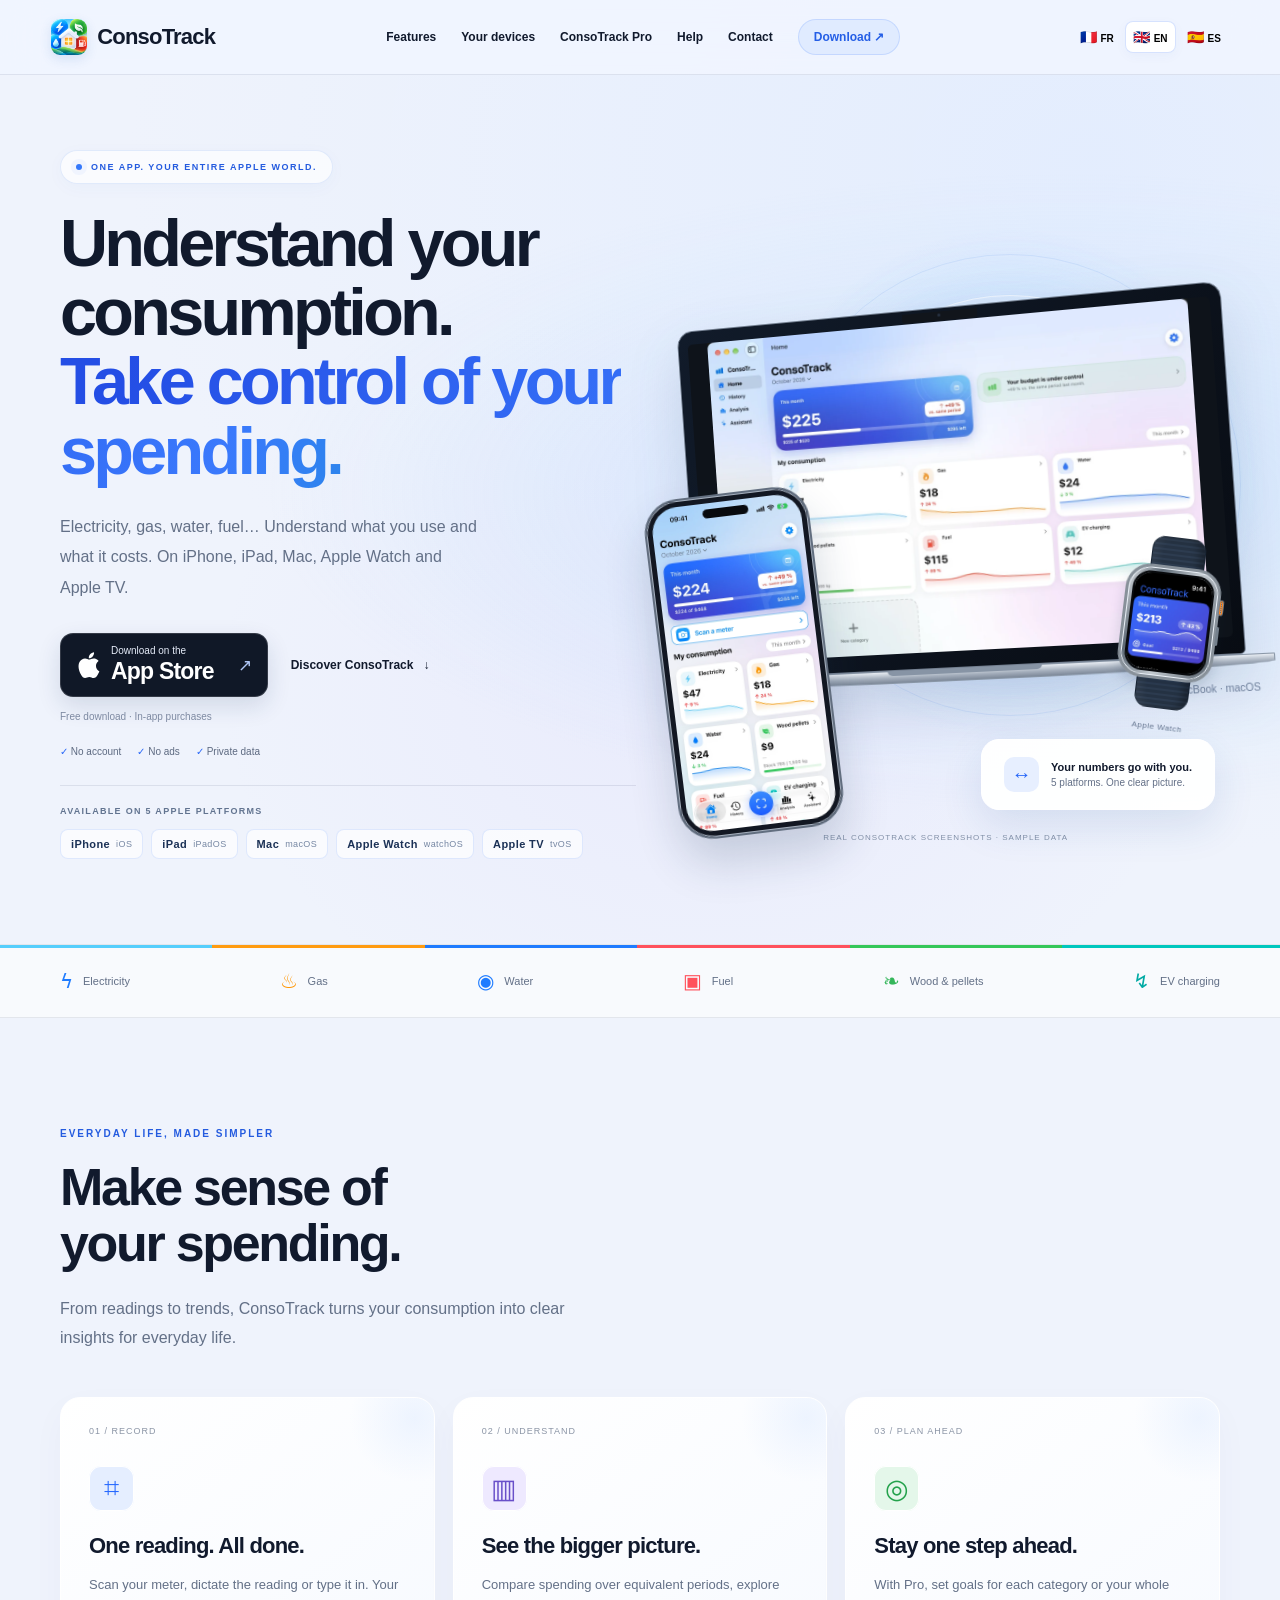
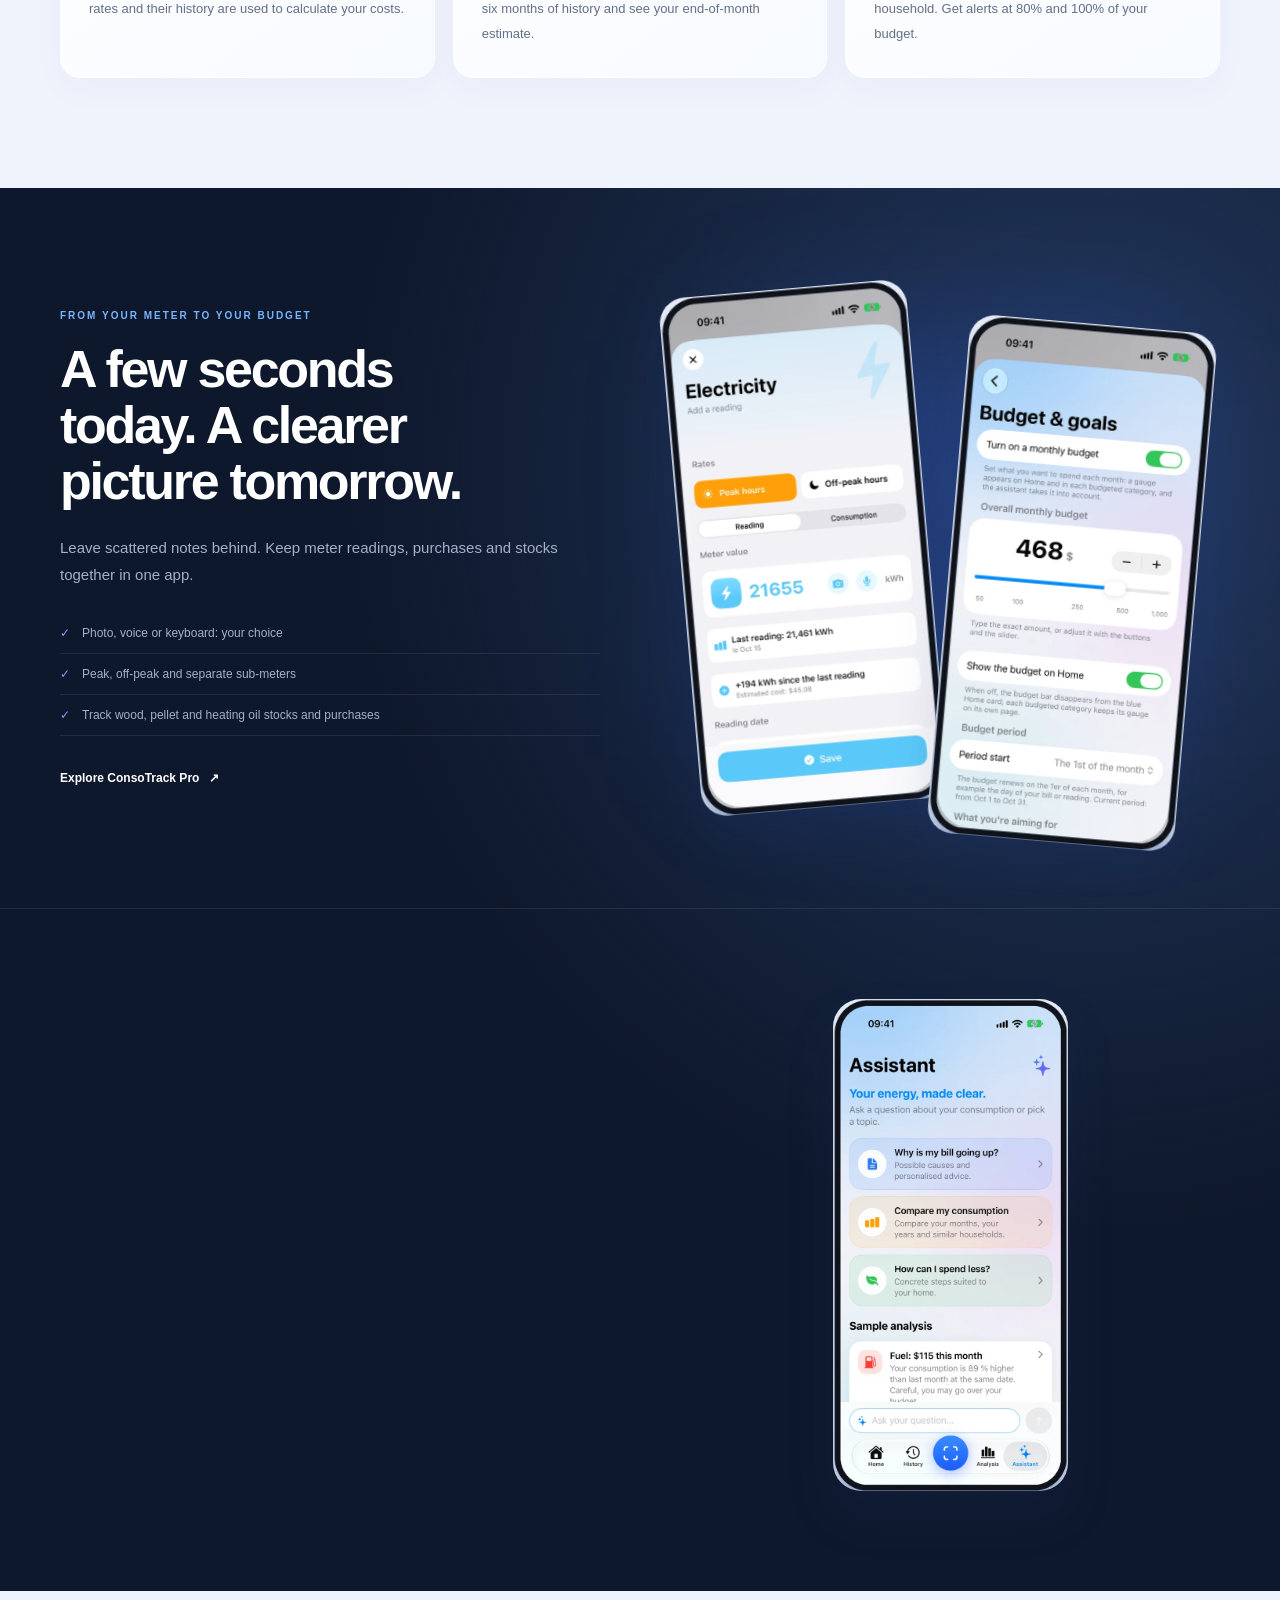
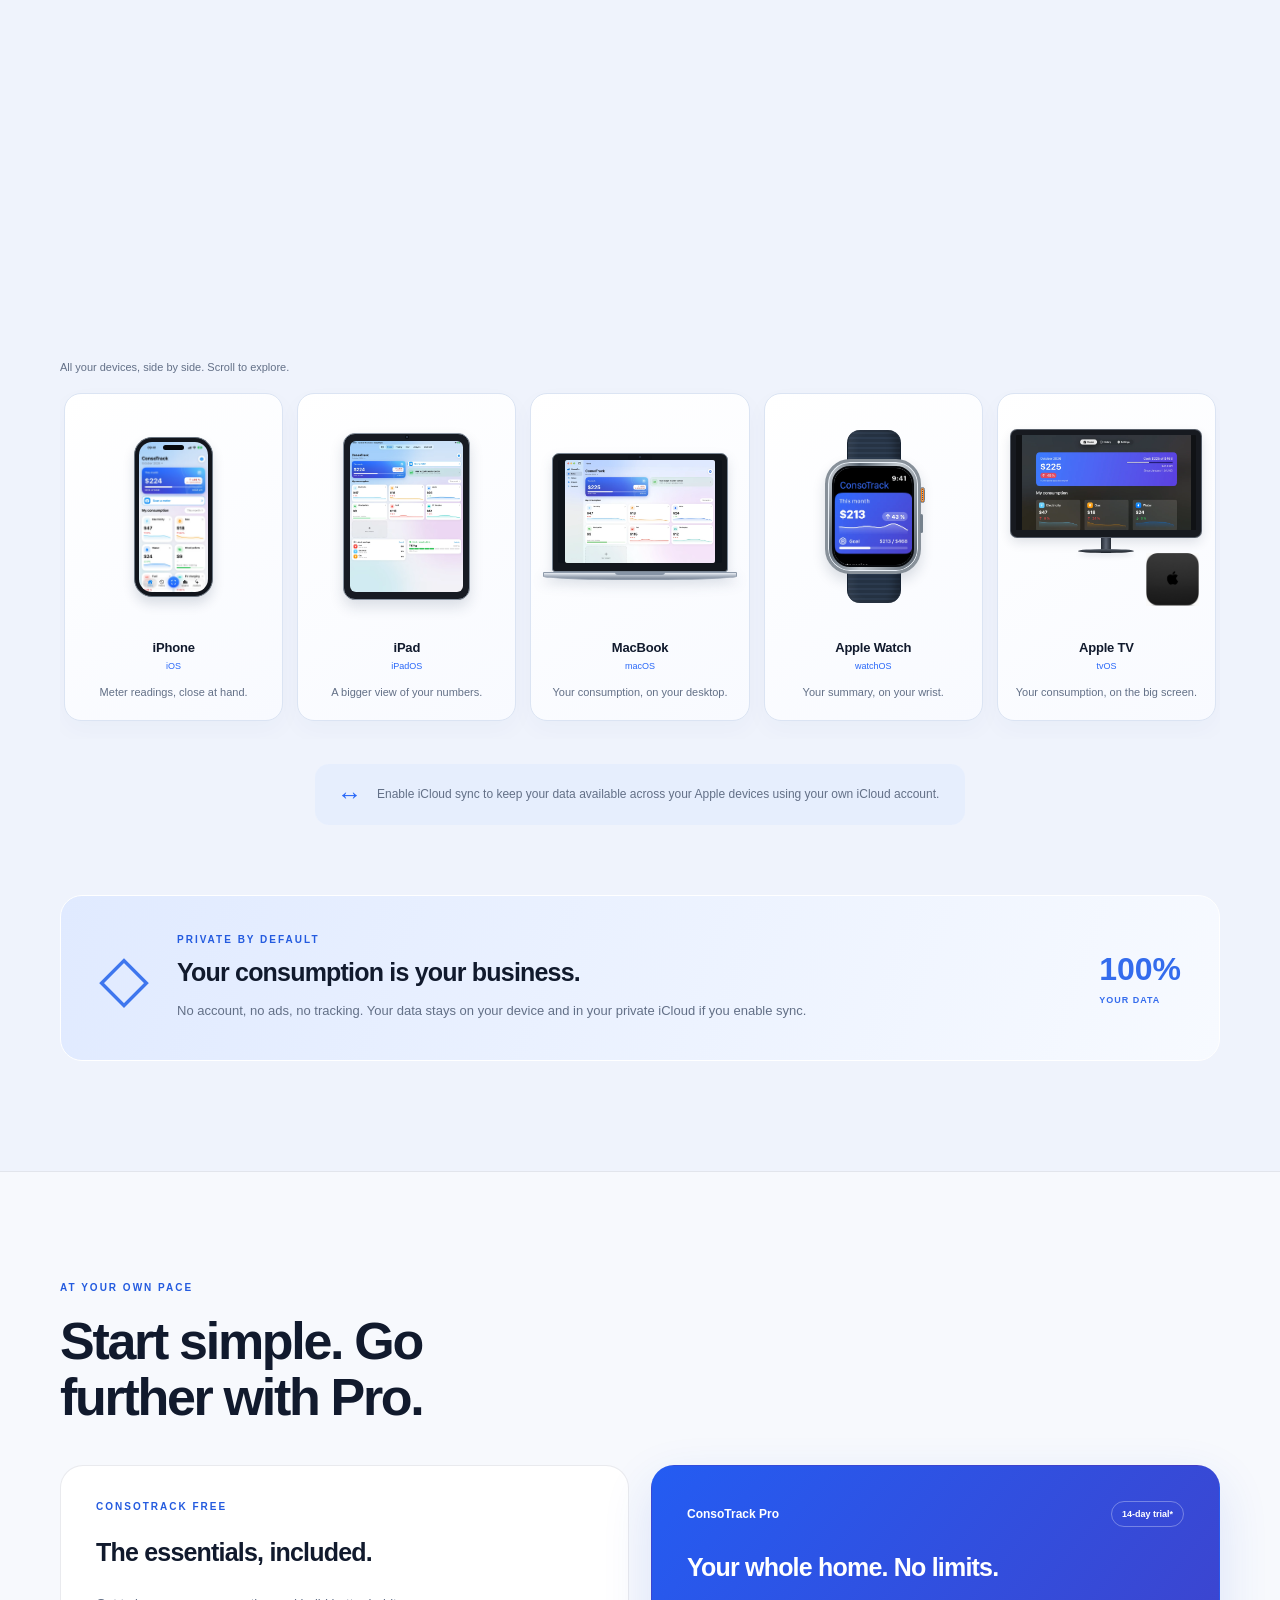
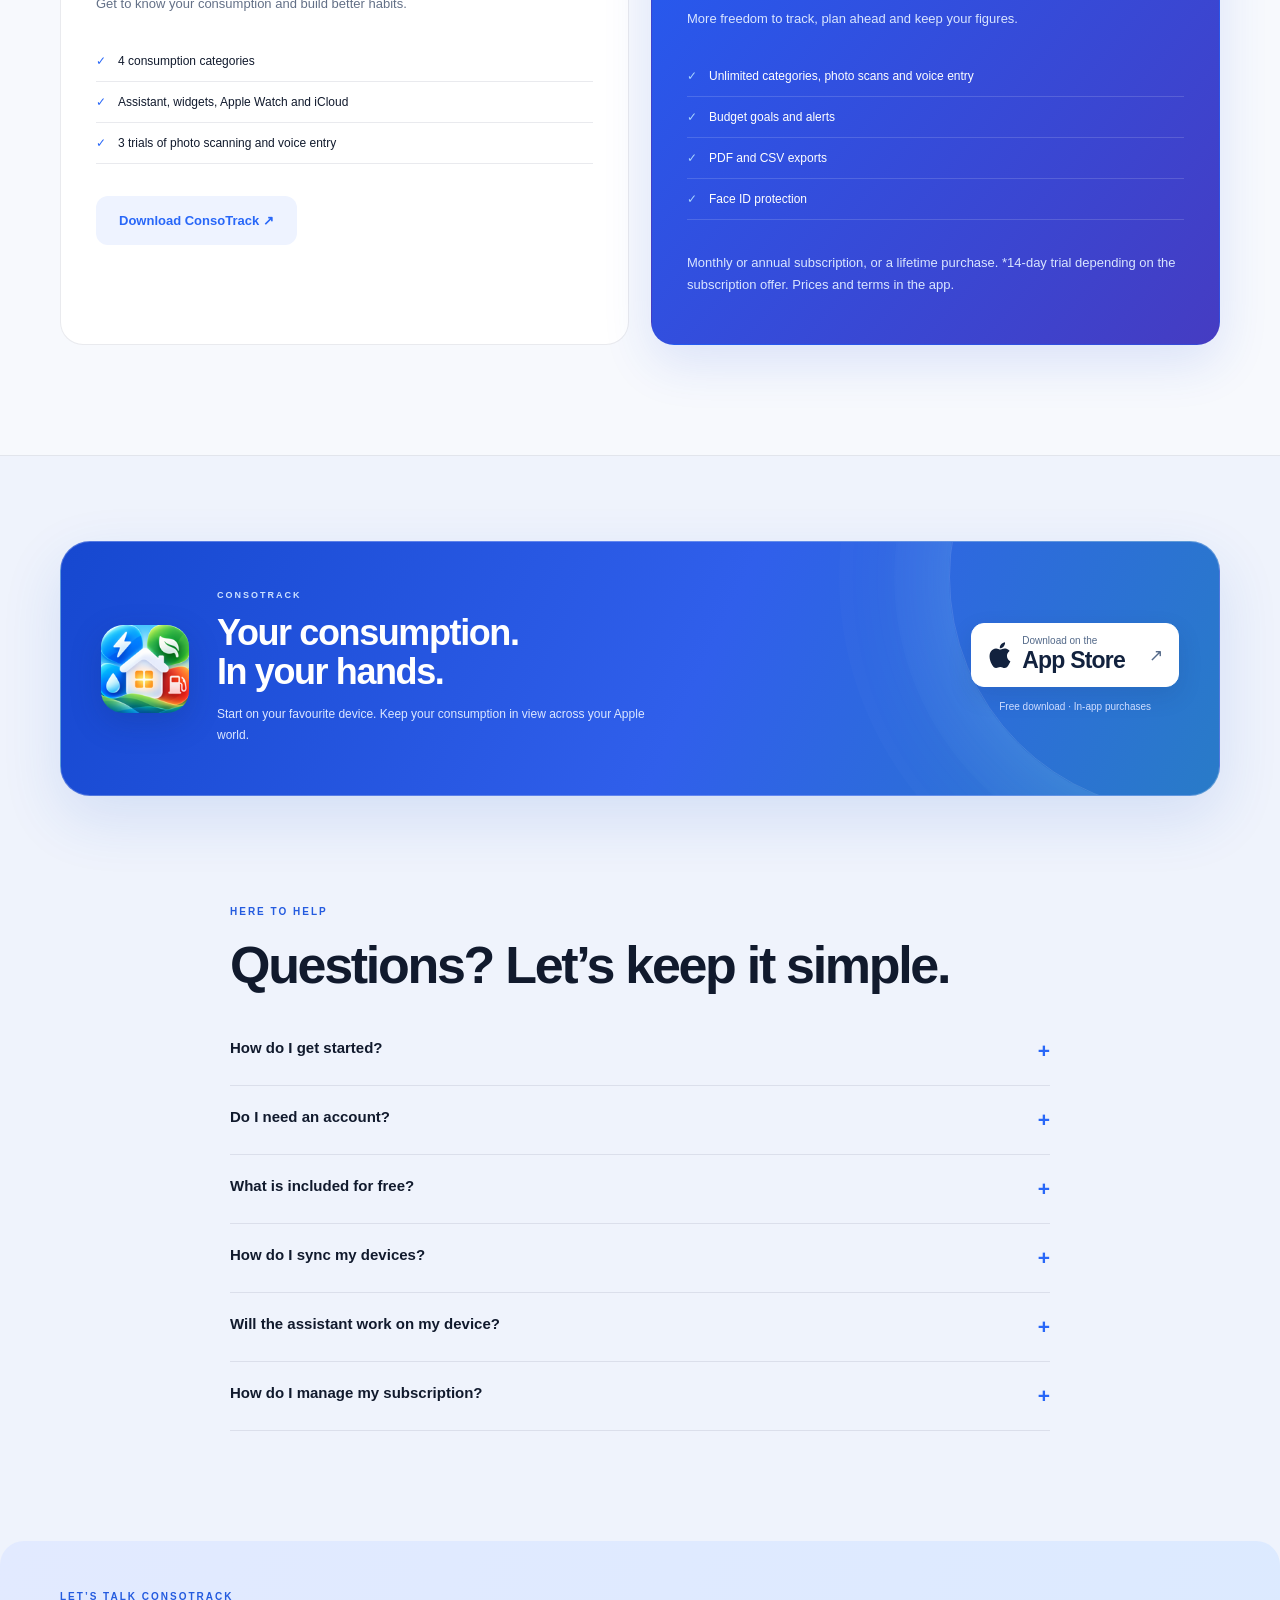
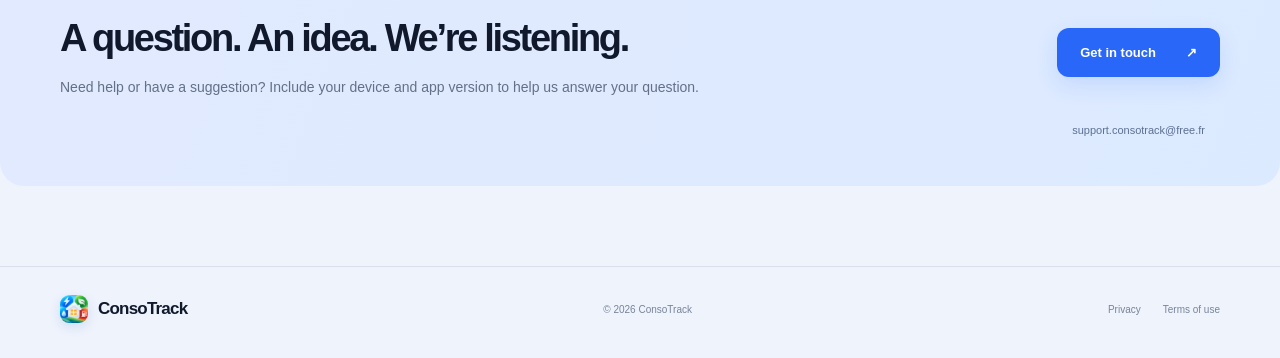
==== commit 29d5cdf5: "Pages exclues des moteurs de recherche (noindex) Co-Authored-By: Claude Opus 5.5 <noreply@anthropic." ====
--- a/index.html
+++ b/index.html
@@ -1,4 +1,5 @@
-<!doctype html><html lang="fr"><head><meta charset="utf-8"><meta name="viewport" content="width=device-width,initial-scale=1"><title>ConsoTrack — Comprenez votre consommation. Maîtrisez vos dépenses.</title><meta name="description" content="Suivez votre énergie, votre eau et vos dépenses avec ConsoTrack. Sans compte, sans publicité. Sur iPhone, iPad, Mac, Apple Watch et Apple TV."><meta name="theme-color" content="#eff3fc"><link rel="icon" href="assets/icon.png"><link rel="stylesheet" href="landing.css?v=appstore-wow-20261019"><script src="app.js?v=appstore-wow-20261019" defer></script><meta name="apple-itunes-app" content="app-id=6823652933"><meta property="og:title" content="ConsoTrack : Suivi énergie"><meta property="og:description" content="Comprenez votre consommation. Maîtrisez vos dépenses. Sur tous vos appareils Apple."></head><body>
+<!doctype html><html lang="fr"><head>
+<meta name="robots" content="noindex, nofollow, noarchive"><meta charset="utf-8"><meta name="viewport" content="width=device-width,initial-scale=1"><title>ConsoTrack — Comprenez votre consommation. Maîtrisez vos dépenses.</title><meta name="description" content="Suivez votre énergie, votre eau et vos dépenses avec ConsoTrack. Sans compte, sans publicité. Sur iPhone, iPad, Mac, Apple Watch et Apple TV."><meta name="theme-color" content="#eff3fc"><link rel="icon" href="assets/icon.png"><link rel="stylesheet" href="landing.css?v=appstore-wow-20261019"><script src="app.js?v=appstore-wow-20261019" defer></script><meta name="apple-itunes-app" content="app-id=6823652933"><meta property="og:title" content="ConsoTrack : Suivi énergie"><meta property="og:description" content="Comprenez votre consommation. Maîtrisez vos dépenses. Sur tous vos appareils Apple."></head><body>
 <header><a class="brand" href="#home"><img src="assets/icon.png" alt="" width="36" height="36">ConsoTrack</a><button class="menu" aria-expanded="false" aria-controls="nav">☰</button><nav id="nav"><a href="#features" data-t="nav1"></a><a href="#devices" data-t="nav2"></a><a href="#pro">ConsoTrack Pro</a><a href="#help" data-t="nav3"></a><a href="#contact" data-t="nav4"></a><a class="nav-download" href="https://apps.apple.com/fr/app/consotrack-suivi-%C3%A9nergie/id6823652933" data-t="download"></a></nav><div class="languages" aria-label="Language"><button data-lang="fr" aria-label="Français">🇫🇷 <span>FR</span></button><button data-lang="en" aria-label="English">🇬🇧 <span>EN</span></button><button data-lang="es" aria-label="Español">🇪🇸 <span>ES</span></button></div></header>
 <main><section id="home" class="hero wrap"><div class="hero-copy"><div class="eyebrow"><i></i><span data-t="eyebrow"></span></div><h1><span data-t="title1"></span><br><em data-t="title2"></em></h1><p class="lead" data-t="intro"></p><div class="actions"><a class="store-badge" href="https://apps.apple.com/fr/app/consotrack-suivi-%C3%A9nergie/id6823652933"><svg viewBox="0 0 24 28" width="25" height="30" aria-hidden="true"><path fill="currentColor" d="M19.2 14.8c0-3.1 2.5-4.6 2.6-4.7-1.5-2.1-3.7-2.4-4.5-2.4-1.9-.2-3.7 1.1-4.6 1.1-.9 0-2.4-1.1-4-1.1-2.1 0-4.1 1.3-5.2 3.2-2.2 3.8-.6 9.5 1.5 12.6 1 1.5 2.2 3.1 3.8 3 1.5-.1 2.1-1 4-1s2.4 1 4.1 1c1.7 0 2.8-1.5 3.8-3 1.2-1.7 1.7-3.4 1.7-3.5-.1 0-3.2-1.2-3.2-5.2ZM16 5.8c.9-1.1 1.5-2.6 1.3-4.1-1.3.1-2.8.9-3.7 2-.8.9-1.5 2.4-1.3 3.8 1.4.1 2.8-.7 3.7-1.7Z"/></svg><span><small data-t="storeLabel"></small><strong>App Store</strong></span><span class="store-arrow" aria-hidden="true">↗</span></a><a class="text-link" href="#features"><span data-t="discover"></span> <span>↓</span></a></div><p class="store-note" data-t="storeNote"></p><div class="promise"><span>✓ <b data-t="noaccount"></b></span><span>✓ <b data-t="noads"></b></span><span>✓ <b data-t="private"></b></span></div><div class="platforms"><span class="platforms-label" data-t="availableOn"></span><div class="platform-chips"><a href="#devices">iPhone <small>iOS</small></a><a href="#devices">iPad <small>iPadOS</small></a><a href="#devices">Mac <small>macOS</small></a><a href="#devices">Apple Watch <small>watchOS</small></a><a href="#devices">Apple TV <small>tvOS</small></a></div></div></div><div class="hero-art ecosystem-art"><div class="orb"></div><figure class="hero-mac"><div class="macbook-mockup hero-macbook"><div class="macbook-lid"><span class="macbook-camera" aria-hidden="true"></span><div class="macbook-screen"><img data-platform="raw-mac" data-alt="screenMac" width="1100" height="746"></div></div><div class="macbook-base" aria-hidden="true"></div></div><figcaption>MacBook · macOS</figcaption></figure><div class="phone front hero-iphone iphone-mockup"><div class="iphone-screen"><img data-platform="raw-iphone" data-alt="screenHome" width="600" height="1305"></div><span class="iphone-island" aria-hidden="true"></span></div><figure class="hero-watch"><div class="watch-mockup"><div class="watch-case"><span class="watch-crown" aria-hidden="true"></span><div class="watch-screen"><img data-platform="watch" data-alt="screenWatch"></div></div></div><figcaption>Apple Watch</figcaption></figure><div class="floating"><span class="float-icon">↔</span><div><strong data-t="floatTitle"></strong><small data-t="floatText"></small></div></div><span class="art-caption" data-t="realScreens"></span></div></section>
 <div class="spectrum"><div class="wrap energy"><span>ϟ <b data-t="electricity"></b></span><span>♨ <b data-t="gas"></b></span><span>◉ <b data-t="water"></b></span><span>▣ <b data-t="fuel"></b></span><span>❧ <b data-t="wood"></b></span><span>↯ <b data-t="charge"></b></span></div></div>
